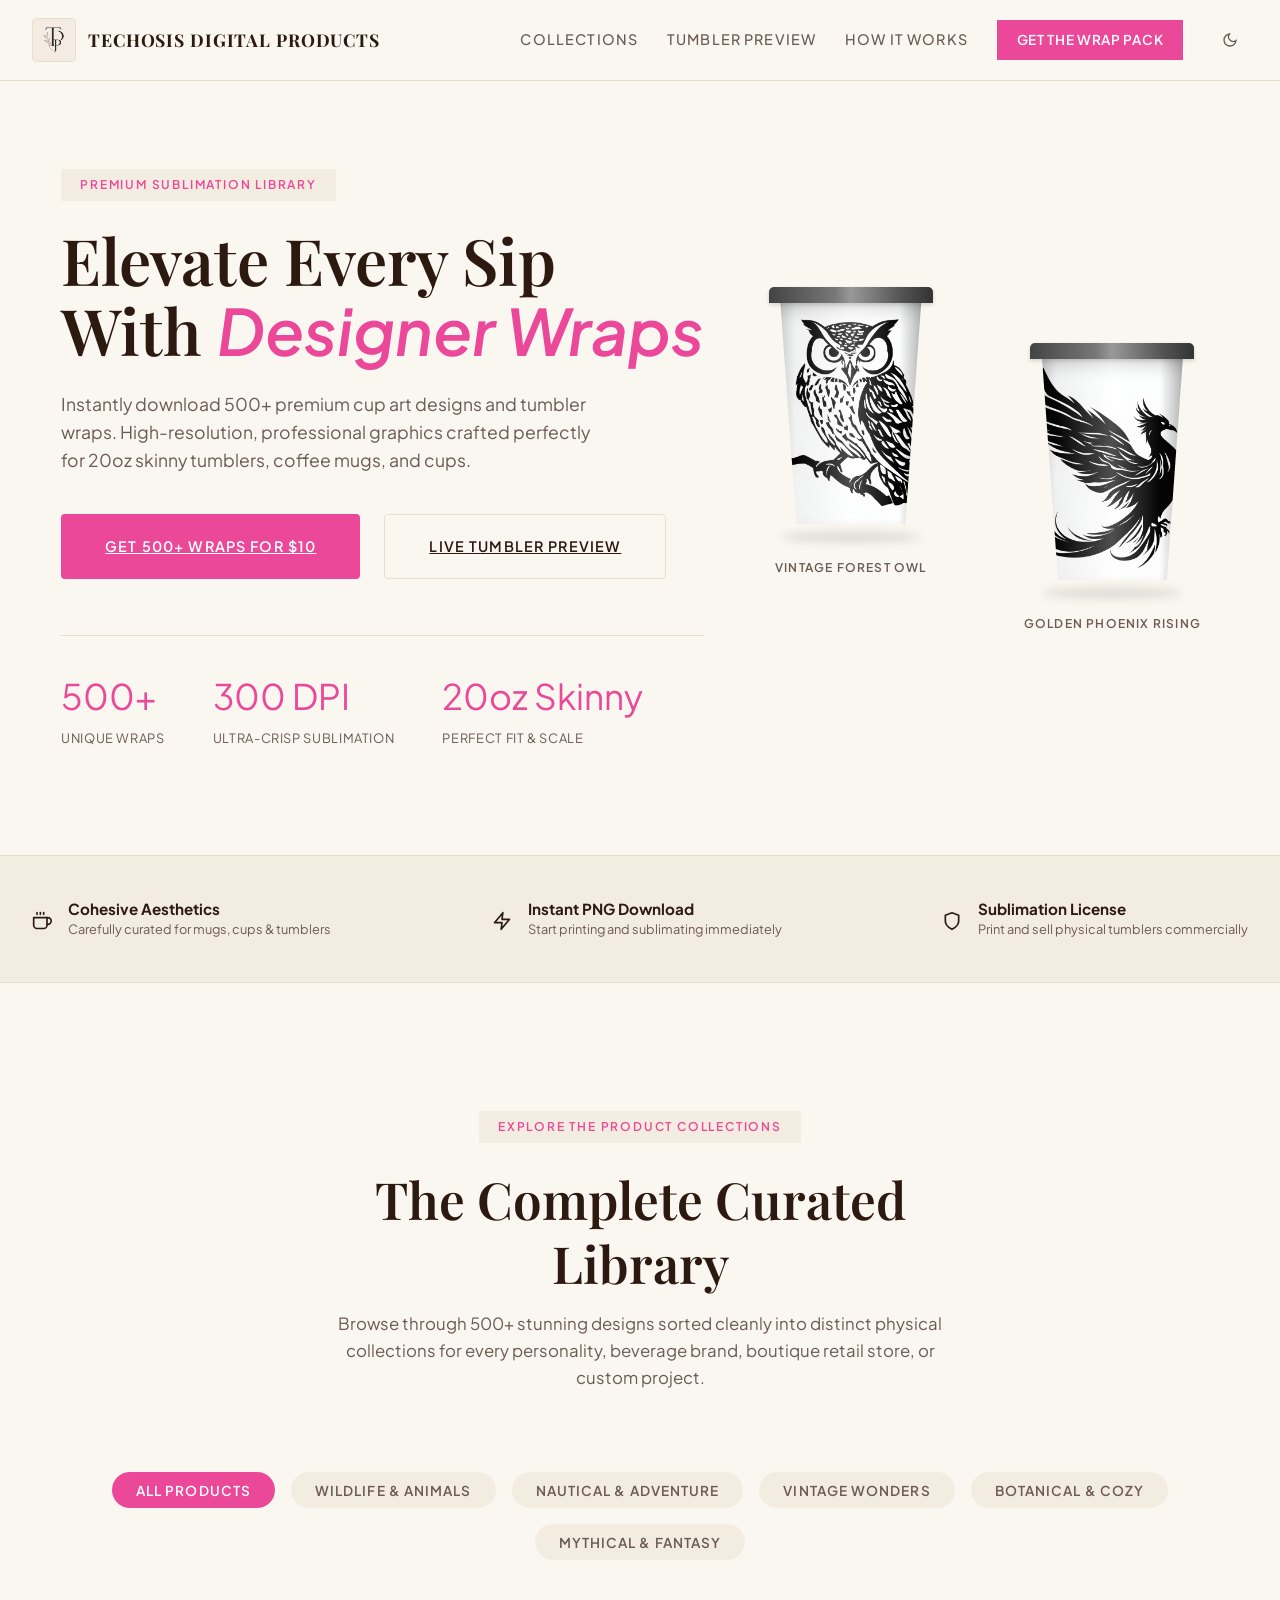
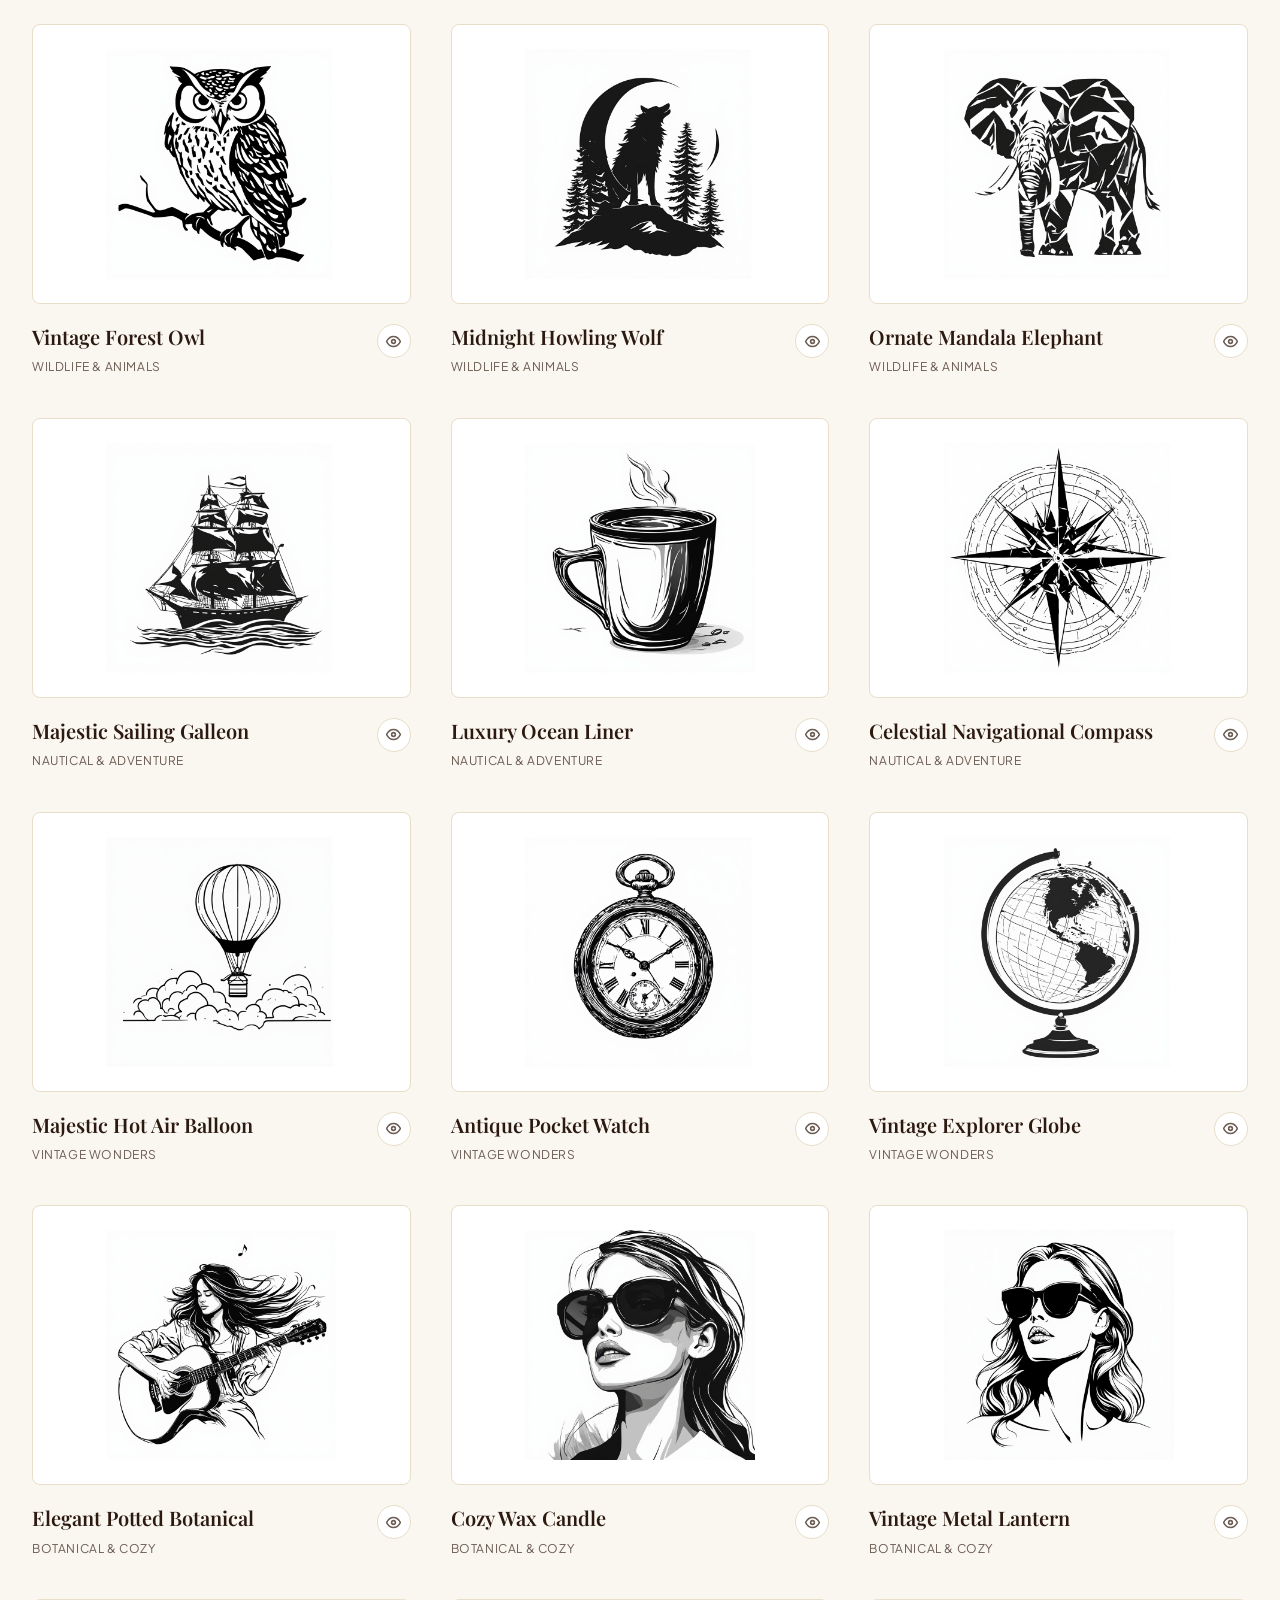
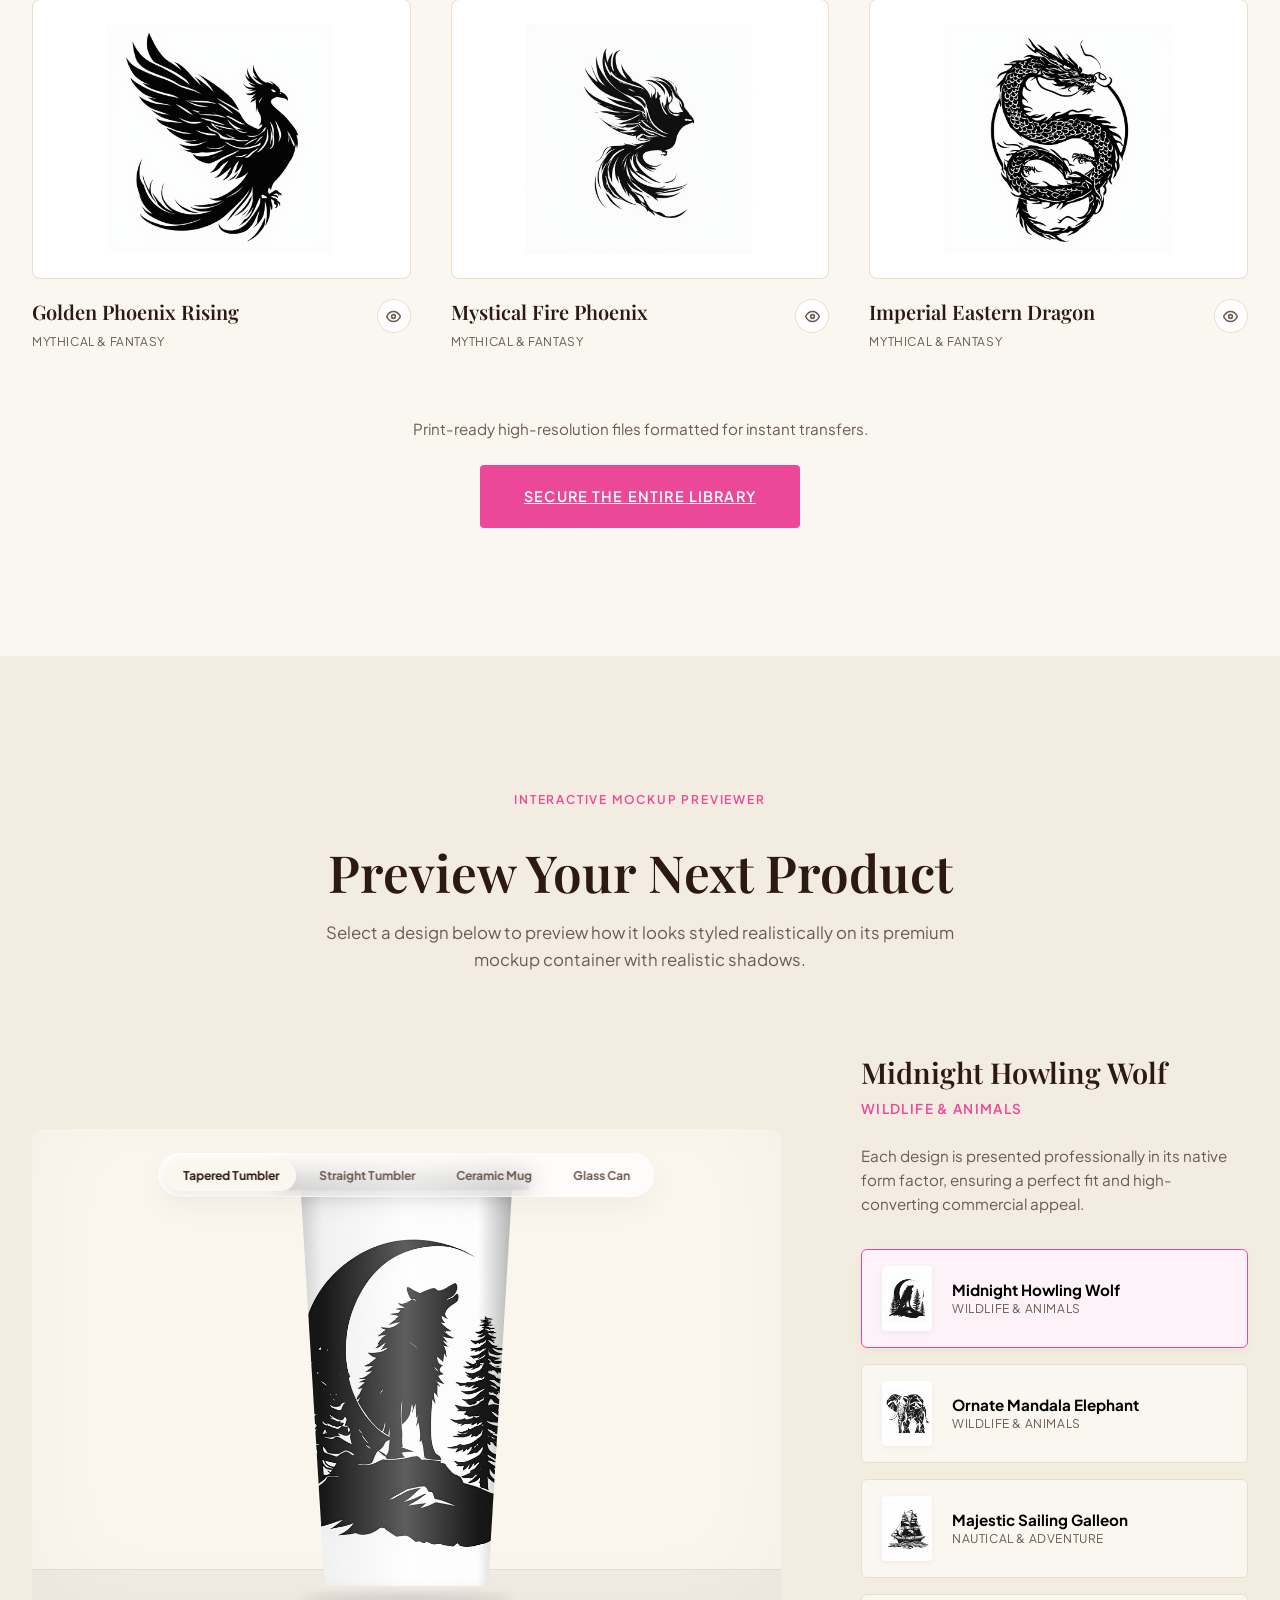
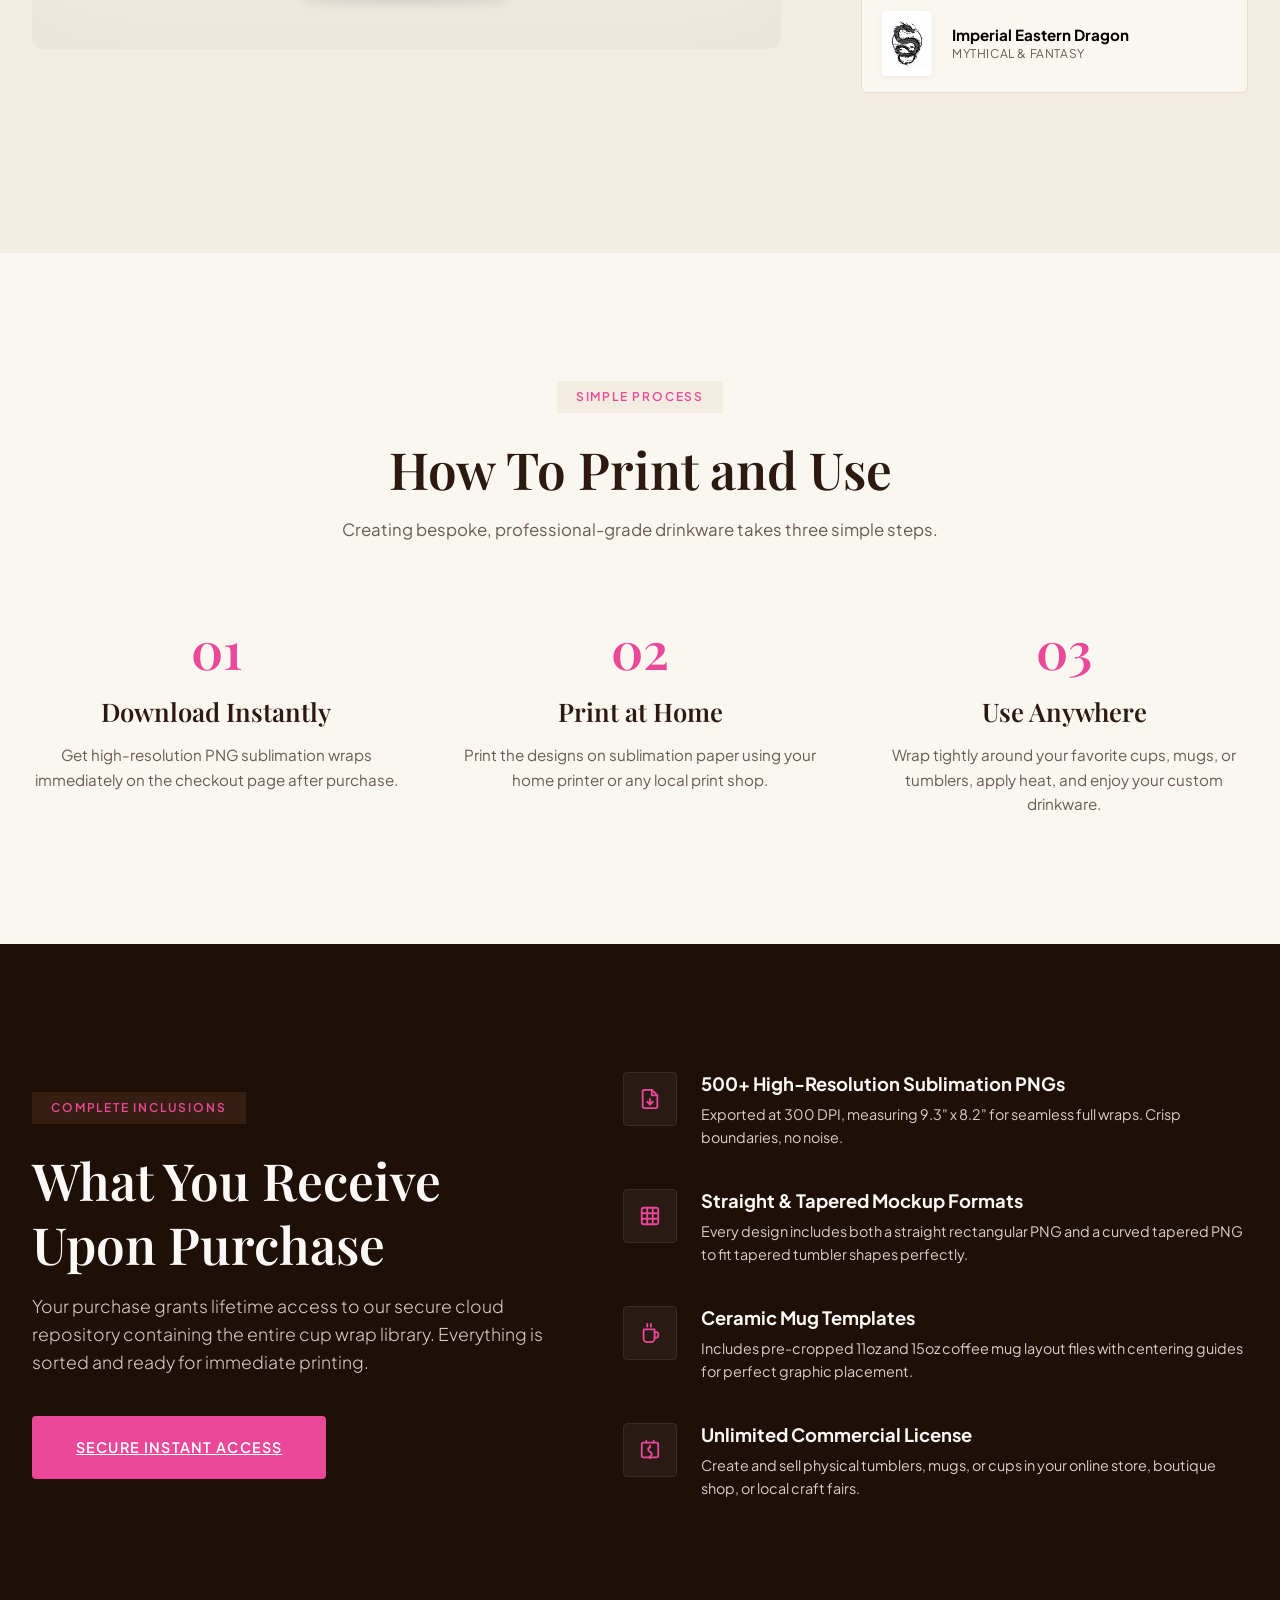
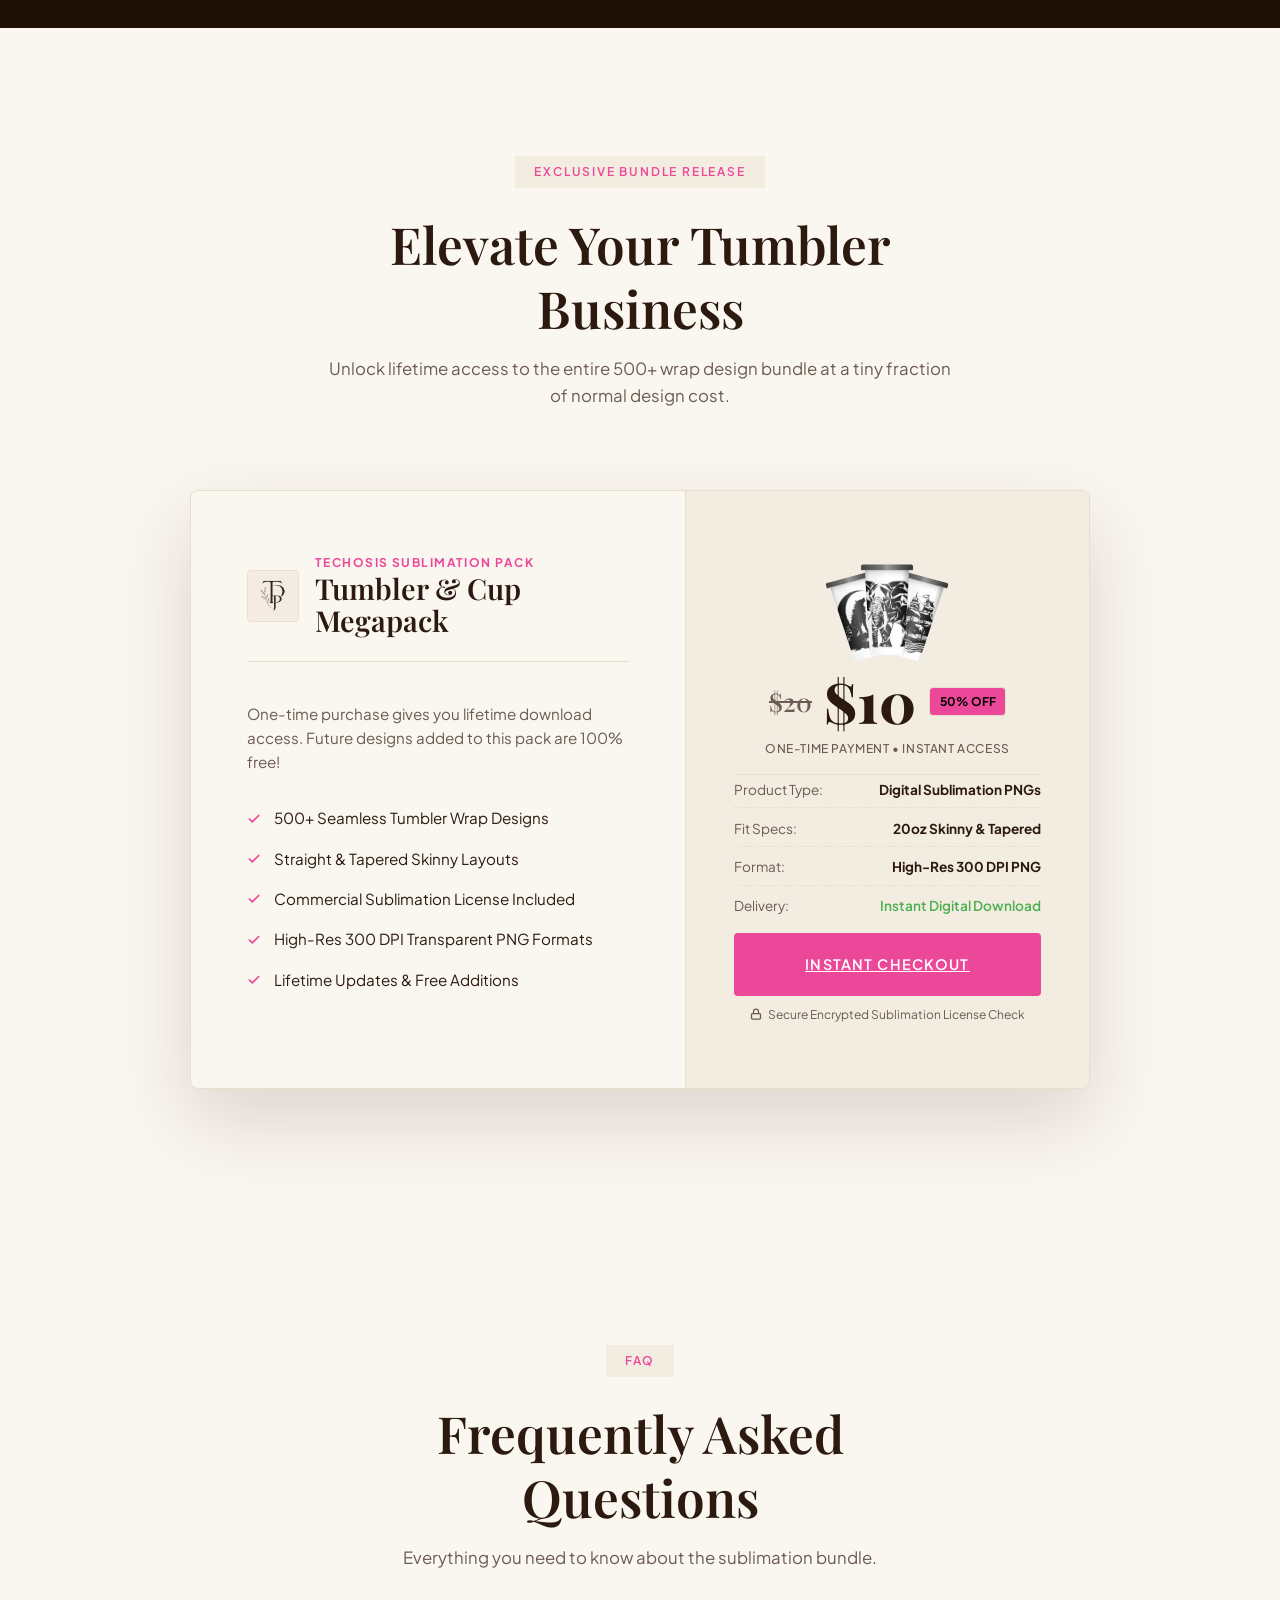
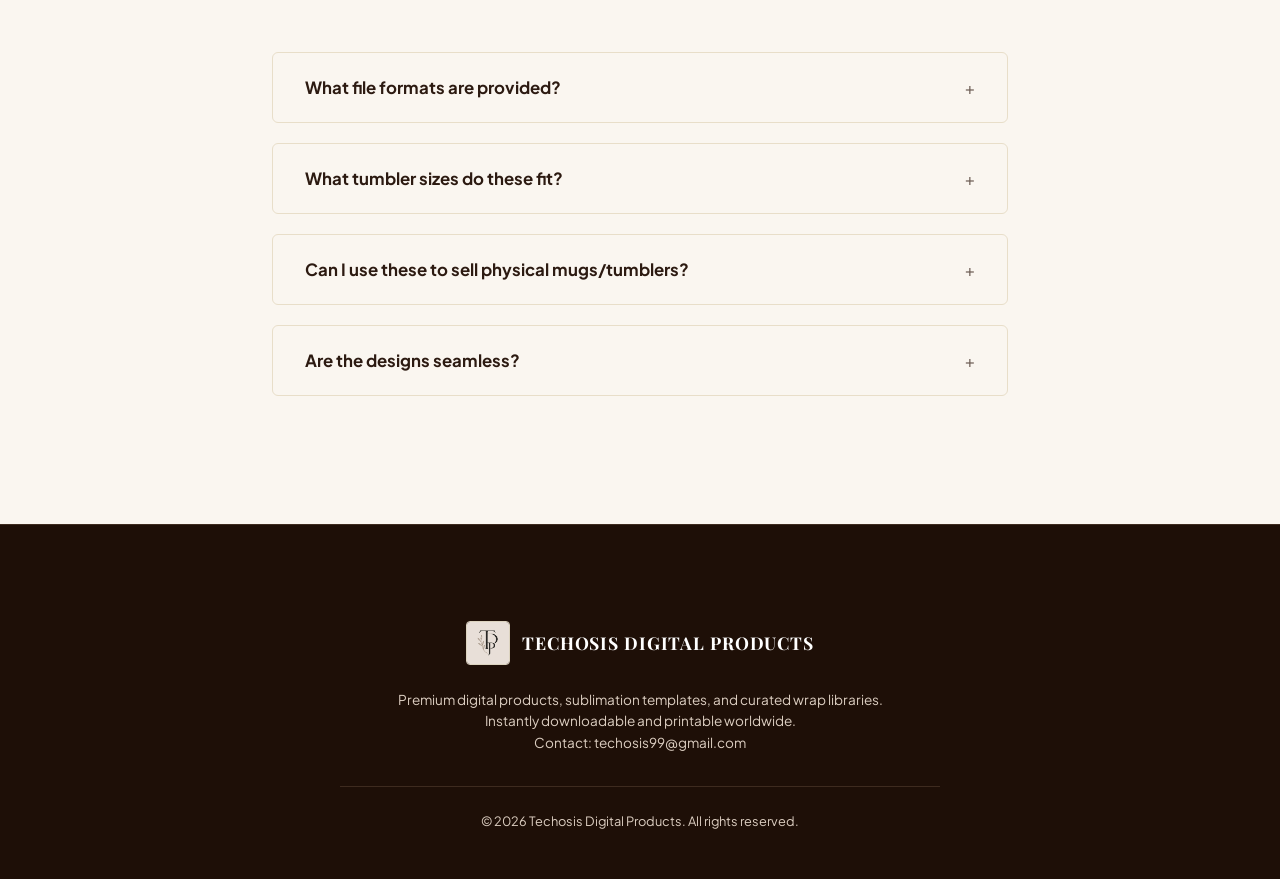
==== cup.html @ e517d5c6 "Optimize visualizer dimensions, container padding, hero margins, and checkout pane spacing for mobil" ====
<!DOCTYPE html>
<html lang="en">
<head>
  <meta charset="UTF-8">
  <meta name="viewport" content="width=device-width, initial-scale=1.0">
  <title>TECHOSIS DIGITAL PRODUCTS | Premium Printable Cup Art & Tumbler Wraps</title>
  <meta name="description" content="Instantly download the complete collection of 500+ premium digital cup art designs and tumbler wraps from TECHOSIS DIGITAL PRODUCTS. High-resolution, beautifully crafted, ready for sublimation printing.">
  <link rel="icon" type="image/png" href="companylogo.png">
  <link rel="stylesheet" href="cup.css?v=1.4">
  <script>
    // Theme setter (cozy light by default, mocha dark option)
    document.documentElement.setAttribute('data-theme', localStorage.getItem('cup-theme') || 'light');
  </script>
</head>
<body>

  <!-- --- Header / Navigation --- -->
  <header class="navbar">
    <div class="scroll-progress-bar" id="scroll-progress"></div>
    <div class="container nav-container">
      <a href="#" class="logo">
        <img src="companylogo.png" alt="Techosis Digital Products Logo" class="logo-img">
        <span class="logo-text">TECHOSIS DIGITAL PRODUCTS</span>
      </a>
      <nav class="nav-links">
        <a href="#collections" class="nav-link">Collections</a>
        <a href="#visualizer-section" class="nav-link">Tumbler Preview</a>
        <a href="#how-it-works" class="nav-link">How It Works</a>
        <a href="#purchase" class="btn-nav-cta">Get the Wrap Pack</a>
        <button id="theme-toggle" class="theme-toggle-btn" aria-label="Toggle Theme">
          <svg class="theme-icon-moon" width="16" height="16" viewBox="0 0 24 24" fill="none" stroke="currentColor" stroke-width="2"><path d="M21 12.79A9 9 0 1 1 11.21 3 7 7 0 0 0 21 12.79z"/></svg>
          <svg class="theme-icon-sun" width="16" height="16" viewBox="0 0 24 24" fill="none" stroke="currentColor" stroke-width="2" style="display: none;"><circle cx="12" cy="12" r="5"/><line x1="12" y1="1" x2="12" y2="3"/><line x1="12" y1="21" x2="12" y2="23"/><line x1="4.22" y1="4.22" x2="5.64" y2="5.64"/><line x1="18.36" y1="18.36" x2="19.78" y2="19.78"/><line x1="1" y1="12" x2="3" y2="12"/><line x1="21" y1="12" x2="23" y2="12"/><line x1="4.22" y1="19.78" x2="5.64" y2="18.36"/><line x1="18.36" y1="5.64" x2="19.78" y2="4.22"/></svg>
        </button>
      </nav>
    </div>
  </header>

  <!-- --- Hero Section --- -->
  <section class="hero">
    <div class="container hero-grid grid">
      <div class="hero-content">
        <span class="badge reveal-on-scroll stagger-1">Premium Sublimation Library</span>
        <h1 class="hero-title reveal-on-scroll stagger-2">Elevate Every Sip <br>With <span class="text-italic text-coffee">Designer Wraps</span></h1>
        <p class="hero-description reveal-on-scroll stagger-3">
          Instantly download 500+ premium cup art designs and tumbler wraps. High-resolution, professional graphics crafted perfectly for 20oz skinny tumblers, coffee mugs, and cups.
        </p>
        <div class="hero-ctas reveal-on-scroll stagger-4">
          <a href="#purchase" class="btn btn-primary btn-lg pulse-button">Get 500+ Wraps for $10</a>
          <a href="#visualizer-section" class="btn btn-outline btn-lg">Live Tumbler Preview</a>
        </div>
        <div class="hero-stats reveal-on-scroll stagger-5">
          <div class="hero-stat-item">
            <span class="stat-num">500+</span>
            <span class="stat-label">Unique Wraps</span>
          </div>
          <div class="hero-stat-item">
            <span class="stat-num">300 DPI</span>
            <span class="stat-label">Ultra-Crisp Sublimation</span>
          </div>
          <div class="hero-stat-item">
            <span class="stat-num">20oz Skinny</span>
            <span class="stat-label">Perfect Fit & Scale</span>
          </div>
        </div>
      </div>
      
      <div class="hero-showcase reveal-right">
        <div class="showcase-grid">
          <!-- Tumbler 1 -->
          <div class="showcase-item">
            <div class="tumbler-mockup">
              <div class="tumbler-lid"></div>
              <div class="tumbler-body">
                <img src="cup-download%20-%202026-07-02T150952.682.jpg" class="tumbler-art" alt="Vintage Forest Owl Tumbler">
                <div class="tumbler-shading"></div>
              </div>
              <div class="tumbler-shadow"></div>
              <span class="mockup-tag">Vintage Forest Owl</span>
            </div>
          </div>
          <!-- Tumbler 2 -->
          <div class="showcase-item second-item">
            <div class="tumbler-mockup">
              <div class="tumbler-lid"></div>
              <div class="tumbler-body">
                <img src="cup-download%20-%202026-07-02T144438.308.jpg" class="tumbler-art" alt="Golden Phoenix Tumbler">
                <div class="tumbler-shading"></div>
              </div>
              <div class="tumbler-shadow"></div>
              <span class="mockup-tag">Golden Phoenix Rising</span>
            </div>
          </div>
        </div>
      </div>
    </div>
  </section>

  <!-- --- Trust Banner --- -->
  <section class="trust-banner">
    <div class="container trust-flex">
      <div class="trust-item">
        <div class="trust-icon">
          <svg width="20" height="20" viewBox="0 0 24 24" fill="none" stroke="currentColor" stroke-width="2" stroke-linecap="round" stroke-linejoin="round">
            <path d="M18 8h1a4 4 0 0 1 0 8h-1"></path>
            <path d="M2 8h16v9a4 4 0 0 1-4 4H6a4 4 0 0 1-4-4V8z"></path>
            <line x1="6" y1="2" x2="6" y2="4"></line>
            <line x1="10" y1="2" x2="10" y2="4"></line>
            <line x1="14" y1="2" x2="14" y2="4"></line>
          </svg>
        </div>
        <div class="trust-text">
          <h4>Cohesive Aesthetics</h4>
          <p>Carefully curated for mugs, cups & tumblers</p>
        </div>
      </div>
      <div class="trust-item">
        <div class="trust-icon">
          <svg width="20" height="20" viewBox="0 0 24 24" fill="none" stroke="currentColor" stroke-width="2" stroke-linecap="round" stroke-linejoin="round">
            <polygon points="13 2 3 14 12 14 11 22 21 10 12 10 13 2"></polygon>
          </svg>
        </div>
        <div class="trust-text">
          <h4>Instant PNG Download</h4>
          <p>Start printing and sublimating immediately</p>
        </div>
      </div>
      <div class="trust-item">
        <div class="trust-icon">
          <svg width="20" height="20" viewBox="0 0 24 24" fill="none" stroke="currentColor" stroke-width="2" stroke-linecap="round" stroke-linejoin="round">
            <path d="M12 22s8-4 8-10V5l-8-3-8 3v7c0 6 8 10 8 10z"></path>
          </svg>
        </div>
        <div class="trust-text">
          <h4>Sublimation License</h4>
          <p>Print and sell physical tumblers commercially</p>
        </div>
      </div>
    </div>
  </section>

  <!-- --- Collections Tab Section --- -->
  <section id="collections" class="section">
    <div class="container text-center section-header reveal-on-scroll">
      <span class="badge">Explore the Product Collections</span>
      <h2 class="section-title">The Complete Curated Library</h2>
      <p class="section-subtitle">Browse through 500+ stunning designs sorted cleanly into distinct physical collections for every personality, beverage brand, boutique retail store, or custom project.</p>
    </div>
    
    <div class="container">
      <div class="tabs-container reveal-on-scroll stagger-1">
        <button class="tab-btn active" data-category="all">All Products</button>
        <button class="tab-btn" data-category="wildlife">Wildlife & Animals</button>
        <button class="tab-btn" data-category="nautical">Nautical & Adventure</button>
        <button class="tab-btn" data-category="vintage">Vintage Wonders</button>
        <button class="tab-btn" data-category="botanical">Botanical & Cozy</button>
        <button class="tab-btn" data-category="fantasy">Mythical & Fantasy</button>
      </div>

      <div class="collection-grid grid">
        <!-- Rendered dynamically in JS -->
      </div>

      <div class="text-center reveal-on-scroll" style="margin-top: 4rem;">
        <p style="color: var(--color-text-muted); font-size: 0.95rem; margin-bottom: 1.5rem;">Print-ready high-resolution files formatted for instant transfers.</p>
        <a href="#purchase" class="btn btn-primary btn-lg">Secure the Entire Library</a>
      </div>
    </div>
  </section>

  <!-- --- Interactive Tumbler Visualizer Section --- -->
  <section id="visualizer-section" class="section section-secondary">
    <div class="container section-header text-center reveal-on-scroll">
      <span class="badge">Interactive Mockup Previewer</span>
      <h2 class="section-title">Preview Your Next Product</h2>
      <p class="section-subtitle">Select a design below to preview how it looks styled realistically on its premium mockup container with realistic shadows.</p>
    </div>

    <div class="container visualizer-layout">
      <!-- Left Side: Viewport Room -->
      <div class="visualizer-room reveal-left cup-active">
        <!-- Mockup Type Switcher -->
        <div class="mockup-switcher">
          <button class="mockup-btn active" data-mockup="tapered">Tapered Tumbler</button>
          <button class="mockup-btn" data-mockup="straight">Straight Tumbler</button>
          <button class="mockup-btn" data-mockup="mug">Ceramic Mug</button>
          <button class="mockup-btn" data-mockup="glass">Glass Can</button>
        </div>
        <div class="visualizer-mockup-wrapper">
          <div class="tumbler-mockup large-mockup tapered-style">
            <div class="tumbler-lid"></div>
            <div class="tumbler-body">
              <img src="cup-download%20-%202026-07-02T151241.128.jpg" class="tumbler-art" id="visualizer-cup-img" alt="Sublimation Wrap Preview">
              <div class="tumbler-shading"></div>
            </div>
            <div class="tumbler-shadow"></div>
          </div>
        </div>
      </div>

      <!-- Right Side: Sidebar Controls -->
      <div class="visualizer-controls reveal-right">
        <h3 style="font-size: 1.8rem; margin-bottom: 0.5rem;" id="active-wrap-title">Midnight Howling Wolf</h3>
        <p style="color: var(--color-accent); font-weight: 600; font-size: 0.85rem; text-transform: uppercase; letter-spacing: 0.1em; margin-bottom: 1.5rem;" id="active-wrap-category">Wildlife & Animals</p>
        
        <p style="color: var(--color-text-muted); font-size: 0.95rem; margin-bottom: 2rem;">
          Each design is presented professionally in its native form factor, ensuring a perfect fit and high-converting commercial appeal.
        </p>

        <div class="visualizer-selector">
          <!-- Option 1 -->
          <button class="visualizer-option active" data-src="cup-download%20-%202026-07-02T151241.128.jpg" data-title="Midnight Howling Wolf" data-category="Wildlife & Animals" data-type="cup">
            <div class="option-thumb">
              <img src="cup-download%20-%202026-07-02T151241.128.jpg" alt="Option Thumb">
            </div>
            <div class="option-text">
              <h4>Midnight Howling Wolf</h4>
              <p>Wildlife & Animals</p>
            </div>
          </button>

          <!-- Option 2 -->
          <button class="visualizer-option" data-src="cup-download%20-%202026-07-02T151727.785.jpg" data-title="Ornate Mandala Elephant" data-category="Wildlife & Animals" data-type="cup">
            <div class="option-thumb">
              <img src="cup-download%20-%202026-07-02T151727.785.jpg" alt="Option Thumb">
            </div>
            <div class="option-text">
              <h4>Ornate Mandala Elephant</h4>
              <p>Wildlife & Animals</p>
            </div>
          </button>

          <!-- Option 3 -->
          <button class="visualizer-option" data-src="cup-download%20-%202026-07-02T150743.331.jpg" data-title="Majestic Sailing Galleon" data-category="Nautical & Adventure" data-type="cup">
            <div class="option-thumb">
              <img src="cup-download%20-%202026-07-02T150743.331.jpg" alt="Option Thumb">
            </div>
            <div class="option-text">
              <h4>Majestic Sailing Galleon</h4>
              <p>Nautical & Adventure</p>
            </div>
          </button>

          <!-- Option 4 -->
          <button class="visualizer-option" data-src="cup-download%20-%202026-07-02T150036.289.jpg" data-title="Imperial Eastern Dragon" data-category="Mythical & Fantasy" data-type="cup">
            <div class="option-thumb">
              <img src="cup-download%20-%202026-07-02T150036.289.jpg" alt="Option Thumb">
            </div>
            <div class="option-text">
              <h4>Imperial Eastern Dragon</h4>
              <p>Mythical & Fantasy</p>
            </div>
          </button>
        </div>
      </div>
    </div>
  </section>

  <!-- --- How It Works Section --- -->
  <section id="how-it-works" class="section">
    <div class="container section-header text-center reveal-on-scroll">
      <span class="badge">Simple Process</span>
      <h2 class="section-title">How To Print and Use</h2>
      <p class="section-subtitle">Creating bespoke, professional-grade drinkware takes three simple steps.</p>
    </div>

    <div class="container step-grid grid">
      <!-- Step 1 -->
      <div class="step-card reveal-on-scroll stagger-1">
        <span class="step-num-big">01</span>
        <div class="step-content">
          <h3 class="step-title">Download Instantly</h3>
          <p class="step-desc">
            Get high-resolution PNG sublimation wraps immediately on the checkout page after purchase.
          </p>
        </div>
      </div>

      <!-- Step 2 -->
      <div class="step-card reveal-on-scroll stagger-2">
        <span class="step-num-big">02</span>
        <div class="step-content">
          <h3 class="step-title">Print at Home</h3>
          <p class="step-desc">
            Print the designs on sublimation paper using your home printer or any local print shop.
          </p>
        </div>
      </div>

      <!-- Step 3 -->
      <div class="step-card reveal-on-scroll stagger-3">
        <span class="step-num-big">03</span>
        <div class="step-content">
          <h3 class="step-title">Use Anywhere</h3>
          <p class="step-desc">
            Wrap tightly around your favorite cups, mugs, or tumblers, apply heat, and enjoy your custom drinkware.
          </p>
        </div>
      </div>
    </div>
  </section>

  <!-- --- What You Receive Section --- -->
  <section class="section section-dark">
    <div class="container features-layout grid">
      <div class="reveal-left">
        <span class="badge badge-dark">Complete Inclusions</span>
        <h2 class="section-title">What You Receive Upon Purchase</h2>
        <p style="color: var(--color-text-light-muted); font-size: 1.1rem; font-weight: 300; margin-bottom: 2.5rem;">
          Your purchase grants lifetime access to our secure cloud repository containing the entire cup wrap library. Everything is sorted and ready for immediate printing.
        </p>
        <a href="#purchase" class="btn btn-primary btn-lg">Secure Instant Access</a>
      </div>

      <div class="features-list reveal-right">
        <!-- Feature 1 -->
        <div class="feature-item">
          <div class="feature-icon-box">
            <svg width="22" height="22" viewBox="0 0 24 24" fill="none" stroke="currentColor" stroke-width="2" stroke-linecap="round" stroke-linejoin="round">
              <path d="M14 2H6a2 2 0 0 0-2 2v16a2 2 0 0 0 2 2h12a2 2 0 0 0 2-2V8z"></path>
              <polyline points="14 2 14 8 20 8"></polyline>
              <line x1="12" y1="18" x2="12" y2="12"></line>
              <polyline points="9 15 12 18 15 15"></polyline>
            </svg>
          </div>
          <div class="feature-content">
            <h3>500+ High-Resolution Sublimation PNGs</h3>
            <p>Exported at 300 DPI, measuring 9.3" x 8.2" for seamless full wraps. Crisp boundaries, no noise.</p>
          </div>
        </div>

        <!-- Feature 2 -->
        <div class="feature-item">
          <div class="feature-icon-box">
            <svg width="22" height="22" viewBox="0 0 24 24" fill="none" stroke="currentColor" stroke-width="2" stroke-linecap="round" stroke-linejoin="round">
              <rect x="3" y="3" width="18" height="18" rx="2" ry="2"></rect>
              <line x1="9" y1="3" x2="9" y2="21"></line>
              <line x1="15" y1="3" x2="15" y2="21"></line>
              <line x1="3" y1="9" x2="21" y2="9"></line>
              <line x1="3" y1="15" x2="21" y2="15"></line>
            </svg>
          </div>
          <div class="feature-content">
            <h3>Straight & Tapered Mockup Formats</h3>
            <p>Every design includes both a straight rectangular PNG and a curved tapered PNG to fit tapered tumbler shapes perfectly.</p>
          </div>
        </div>

        <!-- Feature 3 -->
        <div class="feature-item">
          <div class="feature-icon-box">
            <svg width="22" height="22" viewBox="0 0 24 24" fill="none" stroke="currentColor" stroke-width="2" stroke-linecap="round" stroke-linejoin="round">
              <path d="M17 8H6a1 1 0 0 0-1 1v9a4 4 0 0 0 4 4h4a4 4 0 0 0 4-4V9a1 1 0 0 0-1-1z"></path>
              <path d="M17 11h2a2 2 0 0 1 2 2v2a2 2 0 0 1-2 2h-2"></path>
              <path d="M9 2v3"></path>
              <path d="M13 2v3"></path>
            </svg>
          </div>
          <div class="feature-content">
            <h3>Ceramic Mug Templates</h3>
            <p>Includes pre-cropped 11oz and 15oz coffee mug layout files with centering guides for perfect graphic placement.</p>
          </div>
        </div>

        <!-- Feature 4 -->
        <div class="feature-item">
          <div class="feature-icon-box">
            <svg width="22" height="22" viewBox="0 0 24 24" fill="none" stroke="currentColor" stroke-width="2" stroke-linecap="round" stroke-linejoin="round">
              <rect x="3" y="4" width="18" height="16" rx="2"></rect>
              <line x1="16" y1="2" x2="16" y2="4"></line>
              <line x1="8" y1="2" x2="8" y2="4"></line>
              <path d="M12 9a2.5 2.5 0 0 0-2 2.5c0 1.5 2 2.5 2 2.5s2 1 2 2.5A2.5 2.5 0 0 1 12 19"></path>
              <line x1="12" y1="7" x2="12" y2="9"></line>
              <line x1="12" y1="19" x2="12" y2="21"></line>
            </svg>
          </div>
          <div class="feature-content">
            <h3>Unlimited Commercial License</h3>
            <p>Create and sell physical tumblers, mugs, or cups in your online store, boutique shop, or local craft fairs.</p>
          </div>
        </div>
      </div>
    </div>
  </section>

  <!-- --- Pricing Section --- -->
  <section id="purchase" class="section">
    <div class="container section-header text-center reveal-on-scroll">
      <span class="badge">Exclusive Bundle Release</span>
      <h2 class="section-title">Elevate Your Tumbler Business</h2>
      <p class="section-subtitle">Unlock lifetime access to the entire 500+ wrap design bundle at a tiny fraction of normal design cost.</p>
    </div>

    <div class="container">
      <div class="pricing-card-container reveal-on-scroll">
        <!-- Details Column -->
        <div class="pricing-info-pane">
          <div style="display: flex; align-items: center; gap: 1rem; margin-bottom: 2.5rem; border-bottom: 1px solid var(--color-border); padding-bottom: 1.5rem;">
            <img src="companylogo.png" alt="Techosis Digital Products Logo" style="height: 52px; width: auto; border-radius: 4px; border: 1px solid var(--color-border); background-color: var(--color-bg-primary);">
            <div>
              <h4 style="font-family: var(--font-sans); font-size: 0.75rem; text-transform: uppercase; letter-spacing: 0.12em; color: var(--color-accent); margin-bottom: 0.2rem; font-weight: 700;">Techosis Sublimation Pack</h4>
              <h3 style="font-family: var(--font-serif); font-size: 1.8rem; font-weight: 600; line-height: 1.1; color: var(--color-text-primary);">Tumbler & Cup Megapack</h3>
            </div>
          </div>
          <p style="color: var(--color-text-muted); font-size: 0.95rem; margin-bottom: 2rem;">
            One-time purchase gives you lifetime download access. Future designs added to this pack are 100% free!
          </p>
          <div class="price-stack">
            <div class="price-item">
              <span class="price-icon" style="display: flex; align-items: center; justify-content: center;">
                <svg width="14" height="14" viewBox="0 0 24 24" fill="none" stroke="currentColor" stroke-width="3" stroke-linecap="round" stroke-linejoin="round">
                  <polyline points="20 6 9 17 4 12"></polyline>
                </svg>
              </span>
              <span>500+ Seamless Tumbler Wrap Designs</span>
            </div>
            <div class="price-item">
              <span class="price-icon" style="display: flex; align-items: center; justify-content: center;">
                <svg width="14" height="14" viewBox="0 0 24 24" fill="none" stroke="currentColor" stroke-width="3" stroke-linecap="round" stroke-linejoin="round">
                  <polyline points="20 6 9 17 4 12"></polyline>
                </svg>
              </span>
              <span>Straight & Tapered Skinny Layouts</span>
            </div>
            <div class="price-item">
              <span class="price-icon" style="display: flex; align-items: center; justify-content: center;">
                <svg width="14" height="14" viewBox="0 0 24 24" fill="none" stroke="currentColor" stroke-width="3" stroke-linecap="round" stroke-linejoin="round">
                  <polyline points="20 6 9 17 4 12"></polyline>
                </svg>
              </span>
              <span>Commercial Sublimation License Included</span>
            </div>
            <div class="price-item">
              <span class="price-icon" style="display: flex; align-items: center; justify-content: center;">
                <svg width="14" height="14" viewBox="0 0 24 24" fill="none" stroke="currentColor" stroke-width="3" stroke-linecap="round" stroke-linejoin="round">
                  <polyline points="20 6 9 17 4 12"></polyline>
                </svg>
              </span>
              <span>High-Res 300 DPI Transparent PNG Formats</span>
            </div>
            <div class="price-item">
              <span class="price-icon" style="display: flex; align-items: center; justify-content: center;">
                <svg width="14" height="14" viewBox="0 0 24 24" fill="none" stroke="currentColor" stroke-width="3" stroke-linecap="round" stroke-linejoin="round">
                  <polyline points="20 6 9 17 4 12"></polyline>
                </svg>
              </span>
              <span>Lifetime Updates & Free Additions</span>
            </div>
          </div>
        </div>

        <!-- Checkout Column -->
        <div class="pricing-checkout-pane">
          <!-- Tumbler Mockup Stack -->
          <div style="position: relative; height: 110px; margin-bottom: 0.5rem; display: flex; justify-content: center; align-items: center; width: 100%;">
            <div class="tumbler-mockup mini-mockup" style="transform: scale(0.32) rotate(-15deg) translateX(-90px); position: absolute; z-index: 1;">
              <div class="tumbler-lid"></div>
              <div class="tumbler-body"><img src="cup-download%20-%202026-07-02T151241.128.jpg" alt="Art"><div class="tumbler-shading"></div></div>
            </div>
            <div class="tumbler-mockup mini-mockup" style="transform: scale(0.32) rotate(15deg) translateX(90px); position: absolute; z-index: 2;">
              <div class="tumbler-lid"></div>
              <div class="tumbler-body"><img src="cup-download%20-%202026-07-02T150743.331.jpg" alt="Art"><div class="tumbler-shading"></div></div>
            </div>
            <div class="tumbler-mockup mini-mockup" style="transform: scale(0.35); position: absolute; z-index: 3;">
              <div class="tumbler-lid"></div>
              <div class="tumbler-body"><img src="cup-download%20-%202026-07-02T151727.785.jpg" alt="Art"><div class="tumbler-shading"></div></div>
            </div>
          </div>

          <div style="border-bottom: 1px solid var(--color-border); padding-bottom: 1rem; margin-bottom: 0.2rem; width: 100%; text-align: center; display: flex; flex-direction: column; align-items: center; justify-content: center;">
            <div style="display: flex; align-items: center; gap: 0.8rem; justify-content: center; margin-bottom: 0.2rem;">
              <span class="price-original" style="color: var(--color-text-muted); font-size: 1.6rem; font-weight: 500; font-family: var(--font-serif);">$20</span>
              <span class="price-sale" style="font-size: 3.5rem; font-weight: 800; font-family: var(--font-serif); color: var(--color-text-primary); line-height: 1;">$10</span>
              <span class="discount-badge" style="background-color: var(--color-accent); color: #000; font-size: 0.75rem; font-weight: 700; padding: 0.25rem 0.6rem; border-radius: 4px; font-family: var(--font-sans); text-transform: uppercase; border: 1.5px solid var(--color-border);">50% OFF</span>
            </div>
            <span style="font-family: var(--font-sans); font-size: 0.75rem; color: var(--color-text-muted); text-transform: uppercase; letter-spacing: 0.05em; font-weight: 500; margin-top: 0.4rem; display: block;">One-Time Payment &bull; Instant Access</span>
          </div>

          <div style="text-align: left; width: 100%; font-size: 0.85rem; display: flex; flex-direction: column; gap: 0.6rem; color: var(--color-text-muted); margin-bottom: 0.8rem; font-family: var(--font-sans);">
            <div style="display: flex; justify-content: space-between; border-bottom: 1px dashed var(--color-border); padding-bottom: 0.4rem;">
              <span>Product Type:</span>
              <strong style="color: var(--color-text-primary); font-family: var(--font-sans);">Digital Sublimation PNGs</strong>
            </div>
            <div style="display: flex; justify-content: space-between; border-bottom: 1px dashed var(--color-border); padding-bottom: 0.4rem;">
              <span>Fit Specs:</span>
              <strong style="color: var(--color-text-primary); font-family: var(--font-sans);">20oz Skinny & Tapered</strong>
            </div>
            <div style="display: flex; justify-content: space-between; border-bottom: 1px dashed var(--color-border); padding-bottom: 0.4rem;">
              <span>Format:</span>
              <strong style="color: var(--color-text-primary); font-family: var(--font-sans);">High-Res 300 DPI PNG</strong>
            </div>
            <div style="display: flex; justify-content: space-between; padding-bottom: 0.2rem;">
              <span>Delivery:</span>
              <strong style="color: #4CAF50; font-weight: 600; font-family: var(--font-sans);">Instant Digital Download</strong>
            </div>
          </div>

          <a href="https://techosisdesigns.gumroad.com/l/printablemugdesigns" target="_blank" class="btn btn-primary btn-lg pulse-button" style="width: 100%; margin-bottom: 0.5rem;">Instant Checkout</a>

          <div class="checkout-trust" style="margin-top: 0; width: 100%;">
            <div class="checkout-trust-row" style="font-size: 0.75rem; gap: 0.4rem; color: var(--color-text-muted); justify-content: center; display: flex; align-items: center;">
              <svg width="12" height="12" viewBox="0 0 24 24" fill="none" stroke="currentColor" stroke-width="2.5" stroke-linecap="round" stroke-linejoin="round" style="flex-shrink: 0;">
                <rect x="3" y="11" width="18" height="11" rx="2" ry="2"></rect>
                <path d="M7 11V7a5 5 0 0 1 10 0v4"></path>
              </svg>
              <span style="font-family: var(--font-sans);">Secure Encrypted Sublimation License Check</span>
            </div>
          </div>
        </div>
      </div>
    </div>
  </section>

  <!-- --- FAQ Section --- -->
  <section id="faqs" class="section">
    <div class="container section-header text-center reveal-on-scroll">
      <span class="badge">FAQ</span>
      <h2 class="section-title">Frequently Asked Questions</h2>
      <p class="section-subtitle">Everything you need to know about the sublimation bundle.</p>
    </div>

    <div class="container faq-container">
      <div class="faq-item">
        <button class="faq-trigger">
          <span class="faq-question">What file formats are provided?</span>
          <span class="faq-icon">+</span>
        </button>
        <div class="faq-content">
          <p class="faq-answer">
            You will receive high-resolution PNG files exported at 300 DPI, which is the industry standard for sublimation printing. These files have transparent background zones where needed, and solid wrap files for full-coverage prints.
          </p>
        </div>
      </div>

      <div class="faq-item">
        <button class="faq-trigger">
          <span class="faq-question">What tumbler sizes do these fit?</span>
          <span class="faq-icon">+</span>
        </button>
        <div class="faq-content">
          <p class="faq-answer">
            The designs are sized at 9.3" x 8.2" to fit standard 20oz skinny straight tumblers perfectly. We also include tapered templates for tapered tumblers, as well as mockups and sizes cropped for 11oz and 15oz ceramic coffee mugs.
          </p>
        </div>
      </div>

      <div class="faq-item">
        <button class="faq-trigger">
          <span class="faq-question">Can I use these to sell physical mugs/tumblers?</span>
          <span class="faq-icon">+</span>
        </button>
        <div class="faq-content">
          <p class="faq-answer">
            Yes, absolutely! The pack comes with an unlimited commercial license for printing on physical items. You can sell physical sublimation tumblers, cups, and mugs printed with these designs. You are not allowed to resell or redistribute the digital files themselves.
          </p>
        </div>
      </div>

      <div class="faq-item">
        <button class="faq-trigger">
          <span class="faq-question">Are the designs seamless?</span>
          <span class="faq-icon">+</span>
        </button>
        <div class="faq-content">
          <p class="faq-answer">
            Yes, the vast majority of our wraps are designed to be seamless (the left side aligns perfectly with the right side when wrapped around the cup) to ensure a flawless finish.
          </p>
        </div>
      </div>
    </div>
  </section>

  <!-- --- Footer --- -->
  <footer class="footer">
    <div class="container" style="display: flex; flex-direction: column; align-items: center; gap: 1.5rem;">
      <a href="#" class="logo" style="color: white; justify-content: center;">
        <img src="companylogo.png" alt="Techosis Digital Products Logo" class="logo-img" style="filter: brightness(0.95); background-color: white;">
        <span class="logo-text" style="color: white;">TECHOSIS DIGITAL PRODUCTS</span>
      </a>
      
      <p style="font-size: 0.85rem; color: var(--color-text-light-muted); max-width: 500px; line-height: 1.6; text-align: center;">
        Premium digital products, sublimation templates, and curated wrap libraries. Instantly downloadable and printable worldwide.<br>
        Contact: techosis99@gmail.com
      </p>

      <div style="border-top: 1px solid var(--color-border-dark); width: 100%; max-width: 600px; padding-top: 1.5rem; margin-top: 0.5rem; text-align: center;">
        <p style="font-size: 0.8rem; color: var(--color-text-light-muted);">&copy; 2026 Techosis Digital Products. All rights reserved.</p>
      </div>
    </div>
  </footer>

  <script src="cup.js"></script>
</body>
</html>
---- cup.css ----
@import url('https://fonts.googleapis.com/css2?family=Playfair+Display:ital,wght@0,400;0,600;0,700;1,400&family=Plus+Jakarta+Sans:wght@300;400;500;600;700&display=swap');

:root {
  --font-serif: 'Playfair Display', serif;
  --font-sans: 'Plus Jakarta Sans', sans-serif;
  
  /* Coffee House Palette */
  --color-bg-primary: #FAF6F0;     /* Cream Alabaster */
  --color-bg-secondary: #F3ECE1;   /* Soft Sand / Coffee foam */
  --color-bg-nav: rgba(250, 246, 240, 0.88);
  --color-hero-glow: #FAF6F0;
  --color-bg-dark: #1E0F07;        /* Roasted Espresso */
  --color-bg-dark-soft: #2D1D15;   /* Warm Mocha */
  
  --color-text-primary: #2C1A11;   /* Coffee Bean Dark */
  --color-text-muted: #6B5B52;     /* Warm Taupe */
  --color-text-light: #FBF8F5;
  --color-text-light-muted: #DCCEC1;
  
  --color-accent: #EC4899;         /* Rich Pink Accent */
  --color-accent-hover: #DB2777;
  --color-accent-light: #FDF2F8;
  
  --color-border: #E8DEC9;
  --color-border-dark: #3E2B1F;
  
  --shadow-sm: 0 4px 12px rgba(44, 26, 17, 0.03);
  --shadow-md: 0 12px 36px rgba(44, 26, 17, 0.06);
  --shadow-lg: 0 24px 64px rgba(44, 26, 17, 0.1);
  --shadow-xl: 0 32px 80px rgba(44, 26, 17, 0.15);
  --shadow-cup: 0 20px 45px rgba(0, 0, 0, 0.18), 0 4px 12px rgba(0, 0, 0, 0.1);
  
  --transition-smooth: all 0.5s cubic-bezier(0.16, 1, 0.3, 1);
  --transition-fast: all 0.25s cubic-bezier(0.4, 0, 0.2, 1);
}

/* --- Premium Dark Mode (Mocha Mode) --- */
[data-theme="dark"] {
  --color-bg-primary: #120905;       /* Deep Roast Dark */
  --color-bg-secondary: #1C0F0A;     /* Warm Cocoa Surface */
  --color-bg-nav: rgba(18, 9, 5, 0.88);
  --color-hero-glow: #1E1008;
  --color-text-primary: #FDFBF8;      /* Cream Silk */
  --color-text-muted: #A39387;        /* Soft Milk Dust */
  --color-border: #2D1D15;
  --color-accent-light: #2E0F20;
  
  --shadow-sm: 0 4px 16px rgba(0, 0, 0, 0.4);
  --shadow-md: 0 12px 36px rgba(0, 0, 0, 0.5);
  --shadow-lg: 0 24px 64px rgba(0, 0, 0, 0.6);
  --shadow-xl: 0 32px 80px rgba(0, 0, 0, 0.7);
}

/* --- Base & Reset --- */
*, *::before, *::after {
  box-sizing: border-box;
  margin: 0;
  padding: 0;
  font-family: var(--font-sans);
}

body {
  background-color: var(--color-bg-primary);
  color: var(--color-text-primary);
  line-height: 1.6;
  overflow-x: hidden;
}

.container {
  max-width: 1300px;
  margin: 0 auto;
  padding: 0 2rem;
}

.section {
  padding: 8rem 0;
}

.section-secondary {
  background-color: var(--color-bg-secondary);
}

.section-dark {
  background-color: var(--color-bg-dark);
  color: var(--color-text-light);
}

.grid {
  display: grid;
  gap: 2.5rem;
}

.text-center {
  text-align: center;
}

/* --- Typography --- */
h1, h2, h3, h4, h5, h6, .logo-text, .section-title, .hero-title, .price-sale, .step-num-big {
  font-family: var(--font-serif);
  font-weight: 600;
  line-height: 1.25;
}

.text-italic {
  font-style: italic;
}

.text-coffee {
  color: var(--color-accent);
}

/* --- Header / Navigation --- */
.navbar {
  position: fixed;
  top: 0;
  left: 0;
  width: 100%;
  z-index: 1000;
  background-color: var(--color-bg-nav);
  backdrop-filter: blur(20px);
  -webkit-backdrop-filter: blur(20px);
  border-bottom: 1px solid var(--color-border);
  transition: var(--transition-smooth);
}

.nav-container {
  display: flex;
  align-items: center;
  justify-content: space-between;
  height: 80px;
  gap: 1.5rem;
}

.logo {
  display: flex;
  align-items: center;
  gap: 0.75rem;
  color: inherit;
  text-decoration: none;
}

.logo-img {
  height: 44px;
  width: auto;
  border-radius: 4px;
  border: 1px solid var(--color-border);
  background-color: white;
}

.logo-text {
  font-family: var(--font-serif);
  font-size: 1.1rem;
  font-weight: 700;
  letter-spacing: 0.05em;
  text-transform: uppercase;
  white-space: nowrap;
}

.nav-links {
  display: flex;
  align-items: center;
  gap: 1.8rem;
}

.nav-link {
  font-size: 0.9rem;
  text-transform: uppercase;
  letter-spacing: 0.08em;
  font-weight: 500;
  color: var(--color-text-muted);
  text-decoration: none;
  transition: var(--transition-fast);
}

.nav-link:hover {
  color: var(--color-text-primary);
}

.btn-nav-cta {
  display: inline-block;
  padding: 0.6rem 1.25rem;
  background-color: var(--color-accent);
  color: white !important;
  text-decoration: none;
  font-size: 0.85rem;
  font-weight: 600;
  text-transform: uppercase;
  letter-spacing: 0.05em;
  transition: var(--transition-fast);
}

.btn-nav-cta:hover {
  background-color: var(--color-accent-hover);
}

/* Theme Toggle Button Styles */
.theme-toggle-btn {
  background: none;
  border: none;
  color: var(--color-text-muted);
  cursor: pointer;
  display: inline-flex;
  align-items: center;
  justify-content: center;
  width: 36px;
  height: 36px;
  border-radius: 50%;
  transition: var(--transition-fast);
}

.theme-toggle-btn:hover {
  color: var(--color-text-primary);
  background-color: var(--color-bg-secondary);
}

[data-theme="dark"] .theme-icon-moon { display: none !important; }
[data-theme="dark"] .theme-icon-sun { display: block !important; }

/* Scroll Progress Bar */
.scroll-progress-bar {
  position: absolute;
  bottom: 0;
  left: 0;
  height: 2px;
  background-color: var(--color-accent);
  width: 0;
  transition: width 0.1s ease;
}

/* --- Hero Section --- */
.hero {
  padding: 10rem 0 6rem 0;
  min-height: 95vh;
  display: flex;
  align-items: center;
  background: radial-gradient(circle at 80% 20%, var(--color-hero-glow), var(--color-bg-primary));
}

.hero-grid {
  grid-template-columns: 1.15fr 0.85fr;
  align-items: center;
}

.hero-title {
  font-size: 4rem;
  line-height: 1.1;
  margin-bottom: 1.5rem;
  color: var(--color-text-primary);
}

.hero-description {
  font-size: 1.1rem;
  color: var(--color-text-muted);
  margin-bottom: 2.5rem;
  max-width: 550px;
}

.hero-ctas {
  display: flex;
  gap: 1.5rem;
  margin-bottom: 3.5rem;
}

.hero-stats {
  display: flex;
  gap: 3rem;
  border-top: 1px solid var(--color-border);
  padding-top: 2rem;
}

.hero-stat-item .stat-num {
  font-size: 2.2rem;
  color: var(--color-accent);
  display: block;
}

.hero-stat-item .stat-label {
  font-size: 0.8rem;
  color: var(--color-text-muted);
  text-transform: uppercase;
  letter-spacing: 0.05em;
}

/* Hero Showcase */
.hero-showcase {
  position: relative;
}

.showcase-grid {
  display: flex;
  justify-content: center;
  gap: 3rem;
}

.showcase-item {
  flex: 1;
  display: flex;
  flex-direction: column;
  align-items: center;
}

.second-item {
  margin-top: 3.5rem;
}

.mockup-tag {
  margin-top: 1rem;
  font-size: 0.75rem;
  text-transform: uppercase;
  letter-spacing: 0.1em;
  color: var(--color-text-muted);
  font-weight: 600;
}

/* --- Real 3D-Style Tumbler Mockup CSS --- */
.tumbler-mockup {
  position: relative;
  width: 200px;
  height: 290px;
  display: flex;
  flex-direction: column;
  align-items: center;
}

.large-mockup {
  width: 300px;
  height: 430px;
}

.mini-mockup {
  width: 180px;
  height: 260px;
}

.tumbler-lid {
  width: 82%;
  height: 16px;
  background: linear-gradient(to right, #444, #777 40%, #999 50%, #555 80%, #333 100%);
  border-radius: 5px 5px 0 0;
  box-shadow: 0 2px 4px rgba(0,0,0,0.15);
  z-index: 10;
}

.tumbler-body {
  position: relative;
  width: 80%;
  flex: 1;
  clip-path: polygon(6% 0%, 94% 0%, 84% 100%, 16% 100%);
  overflow: hidden;
  box-shadow: inset 0 8px 16px rgba(0,0,0,0.15);
  background-color: #ffffff;
  box-sizing: border-box;
}

.tumbler-body img {
  width: 100%;
  height: 100%;
  object-fit: cover;
  mix-blend-mode: multiply;
  transition: transform 0.6s cubic-bezier(0.16, 1, 0.3, 1);
}

.tumbler-shading {
  position: absolute;
  top: 0;
  left: 0;
  width: 100%;
  height: 100%;
  background: linear-gradient(
    to right,
    rgba(0, 0, 0, 0.28) 0%,
    rgba(0, 0, 0, 0.05) 15%,
    rgba(255, 255, 255, 0.3) 50%,
    rgba(0, 0, 0, 0) 80%,
    rgba(0, 0, 0, 0.42) 100%
  );
  pointer-events: none;
  z-index: 5;
}

.tumbler-shadow {
  width: 70%;
  height: 10px;
  background: rgba(0, 0, 0, 0.12);
  filter: blur(5px);
  border-radius: 50%;
  margin-top: 8px;
}

/* --- Section Headers --- */
.section-header {
  max-width: 700px;
  margin: 0 auto 5rem auto;
}

.section-title {
  font-size: 3.2rem;
  margin-bottom: 1rem;
}

.section-subtitle {
  font-size: 1.05rem;
  color: var(--color-text-muted);
}

.section-dark .section-subtitle {
  color: var(--color-text-light-muted);
}

/* Badge */
.badge {
  display: inline-block;
  padding: 0.4rem 1.2rem;
  background-color: var(--color-bg-secondary);
  color: var(--color-accent);
  text-transform: uppercase;
  font-size: 0.75rem;
  font-weight: 600;
  letter-spacing: 0.15em;
  margin-bottom: 1.5rem;
}

.badge-dark {
  background-color: rgba(194, 130, 88, 0.15);
  color: var(--color-accent);
}

/* --- Buttons --- */
.btn {
  display: inline-flex;
  align-items: center;
  justify-content: center;
  padding: 1rem 2.25rem;
  font-size: 0.9rem;
  font-weight: 600;
  letter-spacing: 0.08em;
  text-transform: uppercase;
  transition: var(--transition-smooth);
}

.btn-primary {
  background-color: var(--color-accent);
  color: white;
  border-radius: 4px;
}

.btn-primary:hover {
  background-color: var(--color-accent-hover);
  transform: translateY(-2px);
}

.btn-outline {
  border: 1px solid var(--color-border);
  color: var(--color-text-primary);
  border-radius: 4px;
}

.btn-outline:hover {
  background-color: var(--color-bg-secondary);
  border-color: var(--color-text-primary);
}

.btn-lg {
  padding: 1.25rem 2.75rem;
}

/* Animation Micro-effects */
@keyframes pulseGlow {
  0% { box-shadow: 0 0 0 0 rgba(194, 130, 88, 0.4); }
  70% { box-shadow: 0 0 0 10px rgba(194, 130, 88, 0); }
  100% { box-shadow: 0 0 0 0 rgba(194, 130, 88, 0); }
}

.pulse-button {
  animation: pulseGlow 2s infinite;
}

/* --- Trust Banner --- */
.trust-banner {
  border-top: 1px solid var(--color-border);
  border-bottom: 1px solid var(--color-border);
  background-color: var(--color-bg-secondary);
  padding: 2.5rem 0;
}

.trust-flex {
  display: flex;
  justify-content: space-between;
  align-items: center;
  flex-wrap: wrap;
  gap: 2rem;
}

.trust-item {
  display: flex;
  align-items: center;
  gap: 1rem;
}

.trust-icon {
  font-size: 1.8rem;
}

.trust-text h4 {
  font-family: var(--font-sans);
  font-size: 0.95rem;
  font-weight: 700;
  margin-bottom: 0.1rem;
}

.trust-text p {
  font-size: 0.8rem;
  color: var(--color-text-muted);
}

/* --- Collections Tab Section --- */
.tabs-container {
  display: flex;
  justify-content: center;
  gap: 1rem;
  margin-bottom: 4rem;
  flex-wrap: wrap;
}

.tab-btn {
  font-size: 0.85rem;
  text-transform: uppercase;
  letter-spacing: 0.08em;
  font-weight: 600;
  padding: 0.6rem 1.5rem;
  border-radius: 30px;
  background-color: var(--color-bg-secondary);
  color: var(--color-text-muted);
  transition: var(--transition-fast);
  cursor: pointer;
  border: none;
}

.tab-btn:hover {
  color: var(--color-text-primary);
}

.tab-btn.active {
  background-color: var(--color-accent);
  color: white;
}

.collection-grid {
  grid-template-columns: repeat(auto-fill, minmax(280px, 1fr));
  gap: 2.5rem;
}

.art-card {
  background-color: var(--color-bg-primary);
  transition: var(--transition-smooth);
}

.art-card-frame-container {
  position: relative;
  background-color: #ffffff;
  height: 280px;
  border: 1px solid var(--color-border);
  transition: var(--transition-smooth);
  border-radius: 8px;
  display: flex;
  align-items: center;
  justify-content: center;
  padding: 1.5rem;
  overflow: hidden;
}

.art-card:hover .art-card-frame-container {
  transform: translateY(-6px);
  box-shadow: var(--shadow-md);
}

.art-card-img-wrapper {
  width: 100%;
  height: 100%;
  display: flex;
  align-items: center;
  justify-content: center;
}

.art-card-img {
  max-width: 100%;
  max-height: 100%;
  width: auto;
  height: auto;
  object-fit: contain;
  display: block;
  transition: transform 0.5s cubic-bezier(0.16, 1, 0.3, 1);
}

.art-card:hover .art-card-img {
  transform: scale(1.05);
}

.art-card-info {
  margin-top: 1.25rem;
  display: flex;
  justify-content: space-between;
  align-items: flex-start;
}

.art-card-title {
  font-family: var(--font-serif);
  font-size: 1.25rem;
  color: var(--color-text-primary);
  margin-bottom: 0.2rem;
}

.art-card-category {
  font-size: 0.75rem;
  color: var(--color-text-muted);
  text-transform: uppercase;
  letter-spacing: 0.05em;
}

.art-card-action {
  width: 34px;
  height: 34px;
  border-radius: 50%;
  border: 1px solid var(--color-border);
  color: var(--color-text-muted);
  background: white;
  transition: var(--transition-fast);
  display: flex;
  align-items: center;
  justify-content: center;
  font-size: 0.9rem;
  cursor: pointer;
}

[data-theme="dark"] .art-card-action {
  background: var(--color-bg-secondary);
}

.art-card:hover .art-card-action {
  background-color: var(--color-accent);
  color: white;
  border-color: var(--color-accent);
}

/* --- Interactive Wall Visualizer --- */
.visualizer-layout {
  display: grid;
  grid-template-columns: 0.65fr 0.35fr;
  gap: 4rem;
  align-items: center;
}

/* Room Wall Environment with transitions */
.visualizer-room {
  position: relative;
  background-color: #EADFD3; /* Cozy Cream Wall default */
  height: 520px;
  border-radius: 12px;
  display: flex;
  justify-content: center;
  align-items: center;
  overflow: hidden;
  padding: 3rem;
  box-shadow: inset 0 -40px 100px rgba(0, 0, 0, 0.05);
  transition: background-color 0.8s cubic-bezier(0.16, 1, 0.3, 1), box-shadow 0.8s cubic-bezier(0.16, 1, 0.3, 1);
}

.visualizer-room::before {
  content: '';
  position: absolute;
  bottom: 0;
  left: 0;
  width: 100%;
  height: 80px;
  background: rgba(0, 0, 0, 0.04);
  border-top: 1px solid rgba(0, 0, 0, 0.06);
  z-index: 1;
}

/* Dynamic Room Background Classes */
.visualizer-room.cup-active {
  background-color: #FAF5ED; /* Soft warm tabletop vibe */
  box-shadow: inset 0 -40px 100px rgba(44, 26, 17, 0.03);
}

.visualizer-room.skateboard-active {
  background-color: #1F2022; /* Dark urban grunge concrete vibe */
  box-shadow: inset 0 -60px 150px rgba(0, 0, 0, 0.7);
}

.visualizer-room.skateboard-active::before {
  background: rgba(255, 255, 255, 0.03);
  border-top-color: rgba(255, 255, 255, 0.05);
}

.visualizer-room.typography-active {
  background-color: #EADFD3; /* Cozy Warm Living Room Beige */
  box-shadow: inset 0 -40px 100px rgba(0, 0, 0, 0.08);
}

.visualizer-room.gym-active {
  background-color: #111215; /* Industrial slate gym style */
  box-shadow: inset 0 -60px 150px rgba(0, 0, 0, 0.8);
}

.visualizer-room.gym-active::before {
  background: rgba(255, 255, 255, 0.02);
  border-top-color: rgba(255, 255, 255, 0.03);
}

.visualizer-mockup-wrapper {
  position: relative;
  z-index: 5;
  display: flex;
  justify-content: center;
  align-items: center;
  width: 100%;
  height: 100%;
  transition: opacity 0.4s cubic-bezier(0.16, 1, 0.3, 1), transform 0.4s cubic-bezier(0.16, 1, 0.3, 1);
}

/* Skateboard Viewport Showcase styling */
.skateboard-mockup-container {
  display: flex;
  justify-content: center;
  align-items: center;
  width: 100%;
  height: 100%;
  perspective: 1000px;
}

.skateboard-view {
  max-height: 430px;
  width: auto;
  object-fit: contain;
  display: block;
  filter: drop-shadow(0 25px 40px rgba(0,0,0,0.65));
  transform: rotate(-6deg) translateY(-10px);
  transition: transform 0.6s cubic-bezier(0.16, 1, 0.3, 1), filter 0.6s cubic-bezier(0.16, 1, 0.3, 1);
}

.skateboard-mockup-container:hover .skateboard-view {
  transform: rotate(0deg) scale(1.04) translateY(-15px);
  filter: drop-shadow(0 35px 55px rgba(0,0,0,0.8));
}

/* Framed Print Visualizer Styling */
.framed-print-container {
  display: flex;
  justify-content: center;
  align-items: center;
  width: 100%;
  height: 100%;
}

.art-frame {
  background-color: #ffffff;
  box-shadow: 0 35px 70px rgba(0, 0, 0, 0.4);
  transition: transform 0.6s cubic-bezier(0.16, 1, 0.3, 1), box-shadow 0.6s cubic-bezier(0.16, 1, 0.3, 1);
}

/* Typography Wood Frame styling */
.typography-frame .art-frame {
  border: 14px solid #2C1A11; /* Deep Mahogany wood frame */
  padding: 2.2rem;
  display: flex;
  align-items: center;
  justify-content: center;
}

/* Gym Black Metal Frame styling */
.gym-frame .art-frame.modern-metal {
  border: 10px solid #111111; /* Sleek black metal border */
  padding: 0.5rem; /* Small matting border */
  box-shadow: 0 40px 85px rgba(0, 0, 0, 0.7);
}

.typography-view {
  max-height: 320px;
  width: auto;
  object-fit: contain;
  display: block;
  background-color: #ffffff;
}

.gym-view {
  max-height: 380px;
  width: auto;
  object-fit: contain;
  display: block;
  background-color: #ffffff;
}

.art-frame:hover {
  transform: translateY(-8px) scale(1.02);
  box-shadow: 0 45px 90px rgba(0, 0, 0, 0.55);
}

/* Fade-in-scale Utility for Visualizer items */
.fade-in-scale {
  animation: fadeInScale 0.6s cubic-bezier(0.16, 1, 0.3, 1) forwards;
}

@keyframes fadeInScale {
  from {
    opacity: 0;
    transform: scale(0.94) translateY(10px);
  }
  to {
    opacity: 1;
    transform: scale(1) translateY(0);
  }
}

/* Controls */
.visualizer-controls {
  padding-left: 1rem;
}

.visualizer-selector {
  display: flex;
  flex-direction: column;
  gap: 1rem;
  margin: 2rem 0;
}

.visualizer-option {
  display: flex;
  align-items: center;
  gap: 1.25rem;
  padding: 1rem 1.25rem;
  border: 1px solid var(--color-border);
  background-color: var(--color-bg-primary);
  transition: var(--transition-smooth);
  text-align: left;
  border-radius: 6px;
  cursor: pointer;
}

.visualizer-option:hover {
  border-color: var(--color-text-primary);
}

.visualizer-option.active {
  border-color: var(--color-accent);
  background-color: var(--color-accent-light);
  box-shadow: var(--shadow-sm);
}

.option-thumb {
  width: 50px;
  height: 65px;
  overflow: hidden;
  box-shadow: 0 2px 6px rgba(0,0,0,0.05);
  background: white;
  border-radius: 4px;
}

.option-thumb img {
  width: 100%;
  height: 100%;
  object-fit: contain;
}

.option-text h4 {
  font-family: var(--font-sans);
  font-size: 0.95rem;
  font-weight: 700;
  margin-bottom: 0.1rem;
}

.option-text p {
  font-size: 0.75rem;
  color: var(--color-text-muted);
  text-transform: uppercase;
  letter-spacing: 0.05em;
}

/* --- How it Works / Print Guide --- */
.step-grid {
  grid-template-columns: repeat(3, 1fr);
  gap: 3.5rem;
}

.step-card {
  text-align: center;
  position: relative;
}

.step-num-big {
  font-size: 3.2rem;
  line-height: 1;
  color: var(--color-accent);
  margin-bottom: 1.25rem;
  display: block;
}

.step-content {
  position: relative;
  z-index: 2;
}

.step-title {
  font-size: 1.6rem;
  margin-bottom: 1rem;
  color: var(--color-text-primary);
}

.step-desc {
  font-size: 0.95rem;
  color: var(--color-text-muted);
}

/* --- What's Included (Feature List) --- */
.features-layout {
  display: grid;
  grid-template-columns: 0.45fr 0.55fr;
  gap: 5rem;
  align-items: center;
}

.features-list {
  display: flex;
  flex-direction: column;
  gap: 2.5rem;
}

.feature-item {
  display: flex;
  gap: 1.5rem;
}

.feature-icon-box {
  width: 54px;
  height: 54px;
  background-color: rgba(255,255,255,0.05);
  border: 1px solid var(--color-border-dark);
  color: var(--color-accent);
  display: flex;
  align-items: center;
  justify-content: center;
  font-size: 1.4rem;
  flex-shrink: 0;
  border-radius: 4px;
}

.feature-content h3 {
  font-family: var(--font-sans);
  font-size: 1.15rem;
  font-weight: 700;
  margin-bottom: 0.5rem;
  color: var(--color-text-light);
}

.feature-content p {
  font-size: 0.9rem;
  color: var(--color-text-light-muted);
}

/* --- High-Converting Checkout Pricing Section --- */
.pricing-card-container {
  max-width: 900px;
  margin: 0 auto;
  background-color: var(--color-bg-primary);
  border: 1px solid var(--color-border);
  box-shadow: var(--shadow-xl);
  display: grid;
  grid-template-columns: 0.55fr 0.45fr;
  overflow: hidden;
  border-radius: 8px;
}

.pricing-info-pane {
  padding: 4rem 3.5rem;
}

.pricing-checkout-pane {
  background-color: var(--color-bg-secondary);
  padding: 4rem 3rem;
  border-left: 1px solid var(--color-border);
  display: flex;
  flex-direction: column;
  justify-content: space-between;
  text-align: center;
  align-items: center;
}

.price-stack {
  display: flex;
  flex-direction: column;
  gap: 1rem;
  margin-bottom: 2rem;
}

.price-item {
  display: flex;
  align-items: center;
  gap: 0.8rem;
  font-size: 0.95rem;
}

.price-icon {
  color: var(--color-accent);
  font-weight: 700;
}

.price-sale {
  font-family: var(--font-serif);
  font-size: 3.5rem;
  color: var(--color-text-primary);
  font-weight: 600;
  display: block;
}

.checkout-trust {
  margin-top: 2rem;
  display: flex;
  flex-direction: column;
  gap: 0.75rem;
}

.checkout-trust-row {
  display: flex;
  align-items: center;
  justify-content: center;
  gap: 0.5rem;
  font-size: 0.8rem;
  color: var(--color-text-muted);
}

/* --- FAQ Accordion --- */
.faq-container {
  max-width: 800px;
  margin: 0 auto;
  display: flex;
  flex-direction: column;
  gap: 1.25rem;
}

.faq-item {
  background-color: var(--color-bg-primary);
  border: 1px solid var(--color-border);
  transition: var(--transition-smooth);
  border-radius: 6px;
}

.faq-item.active {
  border-color: var(--color-accent);
}

.faq-trigger {
  width: 100%;
  padding: 1.5rem 2rem;
  display: flex;
  align-items: center;
  justify-content: space-between;
  text-align: left;
  background: none;
  border: none;
  cursor: pointer;
}

.faq-question {
  font-family: var(--font-sans);
  font-size: 1.05rem;
  font-weight: 700;
  color: var(--color-text-primary);
}

.faq-icon {
  font-size: 1rem;
  color: var(--color-text-muted);
  transition: transform 0.3s ease;
}

.faq-item.active .faq-icon {
  transform: rotate(45deg);
}

.faq-content {
  max-height: 0;
  overflow: hidden;
  transition: max-height 0.4s cubic-bezier(0.16, 1, 0.3, 1);
  padding: 0 2rem;
}

.faq-item.active .faq-content {
  padding: 0 2rem 2.2rem 2rem;
}

.faq-answer {
  font-size: 0.95rem;
  color: var(--color-text-muted);
  line-height: 1.7;
}

/* --- Footer --- */
.footer {
  background-color: var(--color-bg-dark);
  color: var(--color-text-light);
  padding: 6rem 0 3rem 0;
  border-top: 1px solid var(--color-border-dark);
}

/* --- Responsive Adaptations --- */
@media (max-width: 1024px) {
  h1, .hero-title { font-size: 3.2rem; }
  h2, .section-title { font-size: 2.6rem; }
  .section { padding: 6rem 0; }
  
  .hero-grid, .visualizer-layout, .features-layout {
    grid-template-columns: 1fr;
    gap: 3.5rem;
  }
  
  .hero-showcase {
    margin-top: 2rem;
  }
}

@media (max-width: 768px) {
  h1, .hero-title { font-size: 2.8rem; }
  h2, .section-title { font-size: 2.2rem; }
  .logo-text {
    font-size: 0.85rem;
    letter-spacing: 0.05em;
  }
  .logo-img {
    height: 36px;
  }
  .nav-links { display: none; }
  
  .hero {
    padding: 7.5rem 0 4rem 0;
    min-height: auto;
  }
  
  .hero-ctas {
    flex-direction: column;
    gap: 1rem;
    width: 100%;
  }
  .hero-ctas .btn {
    width: 100%;
    text-align: center;
  }
  
  .step-grid, .footer-grid {
    grid-template-columns: 1fr;
    gap: 2.5rem;
  }
  
  .pricing-card-container {
    grid-template-columns: 1fr;
  }
  
  .pricing-checkout-pane {
    border-left: none;
    border-top: 1px solid var(--color-border);
    padding: 3rem 2rem;
  }
  
  .pricing-info-pane {
    padding: 3rem 2rem;
  }
  
  .trust-flex {
    flex-direction: column;
    align-items: flex-start;
  }

  .visualizer-room {
    height: 420px;
    padding: 1.5rem 1rem;
  }

  .large-mockup {
    width: 220px;
    height: 315px;
  }
}

/* --- Animation & Scroll Reveal --- */
.reveal-on-scroll {
  opacity: 0;
  transform: translateY(30px);
  transition: opacity 1s cubic-bezier(0.16, 1, 0.3, 1), transform 1s cubic-bezier(0.16, 1, 0.3, 1);
  will-change: transform, opacity;
}

.reveal-right {
  opacity: 0;
  transform: translateX(45px);
  transition: opacity 1.2s cubic-bezier(0.16, 1, 0.3, 1), transform 1.2s cubic-bezier(0.16, 1, 0.3, 1);
  will-change: transform, opacity;
}

.reveal-left {
  opacity: 0;
  transform: translateX(-45px);
  transition: opacity 1.2s cubic-bezier(0.16, 1, 0.3, 1), transform 1.2s cubic-bezier(0.16, 1, 0.3, 1);
  will-change: transform, opacity;
}

.revealed {
  opacity: 1 !important;
  transform: translate(0) !important;
}

.stagger-1 { transition-delay: 0.1s; }
.stagger-2 { transition-delay: 0.2s; }
.stagger-3 { transition-delay: 0.3s; }
.stagger-4 { transition-delay: 0.4s; }
.stagger-5 { transition-delay: 0.5s; }

/* Image security shield */
.image-shield {
  position: absolute;
  top: 0;
  left: 0;
  width: 100%;
  height: 100%;
  z-index: 5;
  background-color: transparent;
}

/* --- Interactive Cup Mockup Variations CSS --- */
.mockup-switcher {
  position: absolute;
  top: 1.5rem;
  left: 50%;
  transform: translateX(-50%);
  display: flex;
  gap: 0.35rem;
  background: rgba(255, 255, 255, 0.7);
  backdrop-filter: blur(12px);
  -webkit-backdrop-filter: blur(12px);
  padding: 0.35rem;
  border-radius: 30px;
  border: 1px solid rgba(255, 255, 255, 0.5);
  box-shadow: 0 10px 30px rgba(0, 0, 0, 0.04);
  z-index: 50;
  transition: all 0.3s ease;
}

[data-theme="dark"] .mockup-switcher {
  background: rgba(28, 15, 10, 0.7);
  border-color: rgba(255, 255, 255, 0.08);
}

.mockup-btn {
  background: transparent;
  border: none;
  padding: 0.5rem 1.1rem;
  font-size: 0.75rem;
  font-weight: 700;
  font-family: var(--font-sans);
  color: var(--color-text-muted);
  border-radius: 20px;
  cursor: pointer;
  transition: all 0.25s ease;
  white-space: nowrap;
}

.mockup-btn:hover {
  color: var(--color-text-primary);
}

.mockup-btn.active {
  background: var(--color-bg-primary);
  color: var(--color-text-primary);
  box-shadow: 0 4px 12px rgba(44, 26, 17, 0.08);
}

[data-theme="dark"] .mockup-btn.active {
  box-shadow: 0 4px 12px rgba(0, 0, 0, 0.5);
}

/* 1. Tapered Tumbler (matches original) */
.tumbler-mockup.tapered-style .tumbler-body {
  clip-path: polygon(6% 0%, 94% 0%, 84% 100%, 16% 100%);
}

/* 2. Straight Tumbler Override */
.tumbler-mockup.straight-style .tumbler-body {
  clip-path: none;
  border-radius: 6px;
  width: 75%;
}

.tumbler-mockup.straight-style .tumbler-lid {
  width: 77%;
  border-radius: 4px 4px 0 0;
}

/* 3. Ceramic Mug Mockup Styles */
.mug-mockup {
  position: relative;
  width: 300px;
  height: 395px;
  display: flex;
  flex-direction: column;
  align-items: center;
  justify-content: center;
}

.mug-body {
  position: relative;
  width: 70%;
  height: 80%;
  border-radius: 12px;
  overflow: hidden;
  box-shadow: inset 0 8px 16px rgba(0,0,0,0.06), 0 12px 28px rgba(0,0,0,0.08);
  background-color: #ffffff;
  z-index: 2;
  border: 1px solid rgba(0, 0, 0, 0.05);
  box-sizing: border-box;
}

.mug-body img {
  width: 100%;
  height: 100%;
  object-fit: cover;
  mix-blend-mode: multiply;
  transition: transform 0.6s cubic-bezier(0.16, 1, 0.3, 1);
}

.mug-handle {
  position: absolute;
  top: 22%;
  right: 6%;
  width: 50px;
  height: 52%;
  border: 14px solid #fcfbf9;
  border-left: none;
  border-radius: 0 35px 35px 0;
  z-index: 1;
  box-shadow: 4px 6px 12px rgba(44, 26, 17, 0.08);
  box-sizing: border-box;
}

[data-theme="dark"] .mug-handle {
  border-color: #2D1D15;
}

.mug-shading {
  position: absolute;
  top: 0;
  left: 0;
  width: 100%;
  height: 100%;
  background: linear-gradient(
    to right,
    rgba(0, 0, 0, 0.22) 0%,
    rgba(0, 0, 0, 0.03) 14%,
    rgba(255, 255, 255, 0.35) 45%,
    rgba(255, 255, 255, 0.35) 55%,
    rgba(0, 0, 0, 0) 80%,
    rgba(0, 0, 0, 0.28) 100%
  );
  pointer-events: none;
  z-index: 5;
}

.mug-shadow {
  width: 80%;
  height: 10px;
  background: rgba(0, 0, 0, 0.12);
  filter: blur(5px);
  border-radius: 50%;
  margin-top: 12px;
}

/* 4. Frosted Glass Can Mockup Styles */
.glass-mockup {
  position: relative;
  width: 300px;
  height: 395px;
  display: flex;
  flex-direction: column;
  align-items: center;
  justify-content: center;
}

.glass-wooden-lid {
  width: 66%;
  height: 12px;
  background: linear-gradient(to right, #a87e44, #cfac70 40%, #dec08e 50%, #ba9355 80%, #916c35 100%);
  border-radius: 4px 4px 1px 1px;
  box-shadow: 0 2px 4px rgba(0, 0, 0, 0.15);
  z-index: 10;
}

.glass-straw {
  position: absolute;
  top: 4%;
  left: 51%;
  width: 6px;
  height: 40px;
  background: rgba(255, 255, 255, 0.45);
  border: 1px solid rgba(0, 0, 0, 0.12);
  border-radius: 2px;
  z-index: 8;
  transform: rotate(8deg);
}

.glass-body {
  position: relative;
  width: 64%;
  height: 76%;
  border-radius: 0 0 20px 20px;
  overflow: hidden;
  box-shadow: inset 0 6px 12px rgba(255,255,255,0.35), inset 0 -6px 12px rgba(0,0,0,0.06), 0 12px 28px rgba(0,0,0,0.08);
  background: #ffffff;
  backdrop-filter: blur(2px);
  -webkit-backdrop-filter: blur(2px);
  border: 1px solid rgba(255, 255, 255, 0.22);
  z-index: 5;
  box-sizing: border-box;
}

.glass-body img {
  width: 100%;
  height: 100%;
  object-fit: cover;
  opacity: 0.88;
  mix-blend-mode: multiply;
  transition: transform 0.6s cubic-bezier(0.16, 1, 0.3, 1);
}

[data-theme="dark"] .glass-body img {
  mix-blend-mode: normal;
  opacity: 0.75;
}

.glass-shading {
  position: absolute;
  top: 0;
  left: 0;
  width: 100%;
  height: 100%;
  background: linear-gradient(
    to right,
    rgba(255, 255, 255, 0.35) 0%,
    rgba(255, 255, 255, 0.1) 15%,
    rgba(255, 255, 255, 0) 40%,
    rgba(255, 255, 255, 0) 65%,
    rgba(0, 0, 0, 0.03) 85%,
    rgba(0, 0, 0, 0.18) 100%
  );
  pointer-events: none;
  z-index: 6;
}

.glass-shadow {
  width: 70%;
  height: 8px;
  background: rgba(0, 0, 0, 0.08);
  filter: blur(4px);
  border-radius: 50%;
  margin-top: 10px;
}

/* Premium strike-through price style */
.price-original {
  position: relative;
  display: inline-block;
  line-height: 1;
}

.price-original::after {
  content: "";
  position: absolute;
  left: 0;
  right: 0;
  top: 54%;
  height: 2px;
  background-color: var(--color-text-muted);
  transform: translateY(-50%);
}

@media (max-width: 576px) {
  .container {
    padding: 0 1.25rem;
  }
  .pricing-checkout-pane {
    padding: 2rem 1.25rem;
  }
  .pricing-info-pane {
    padding: 2rem 1.25rem;
  }
}
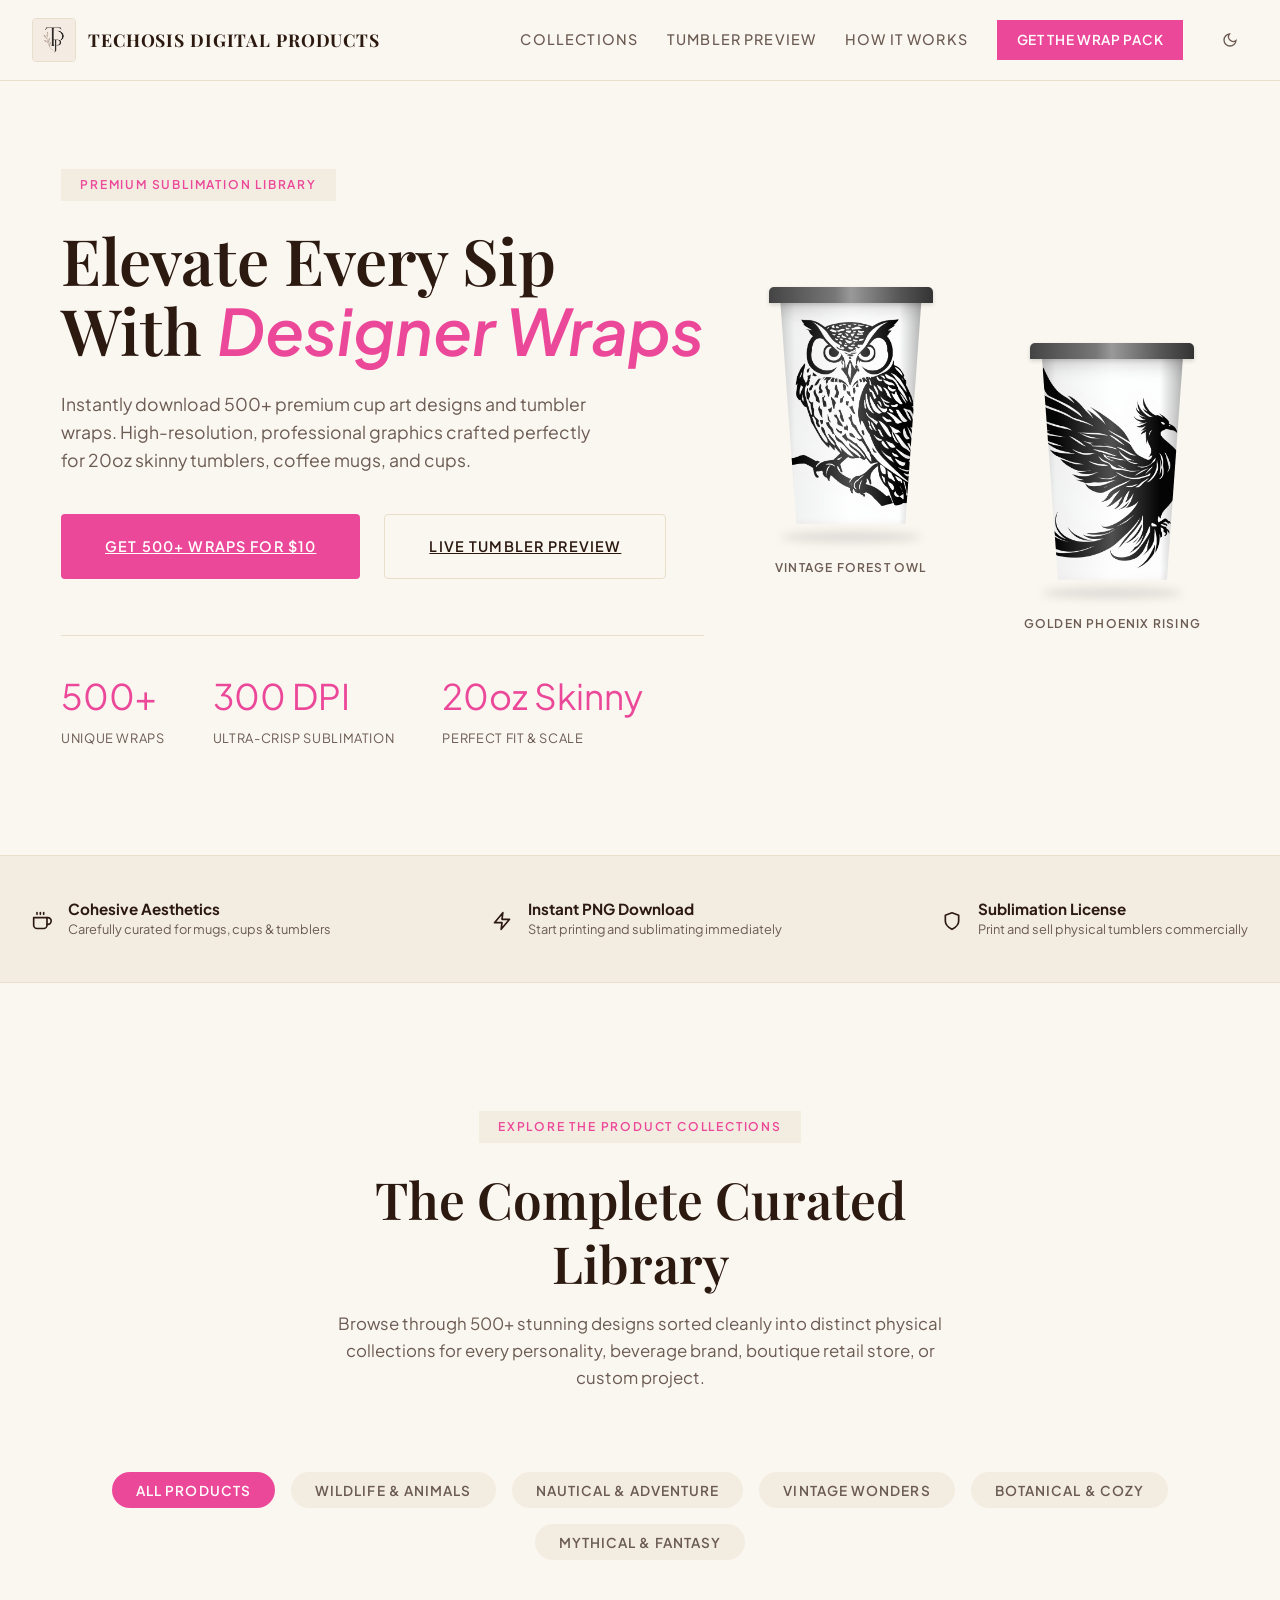
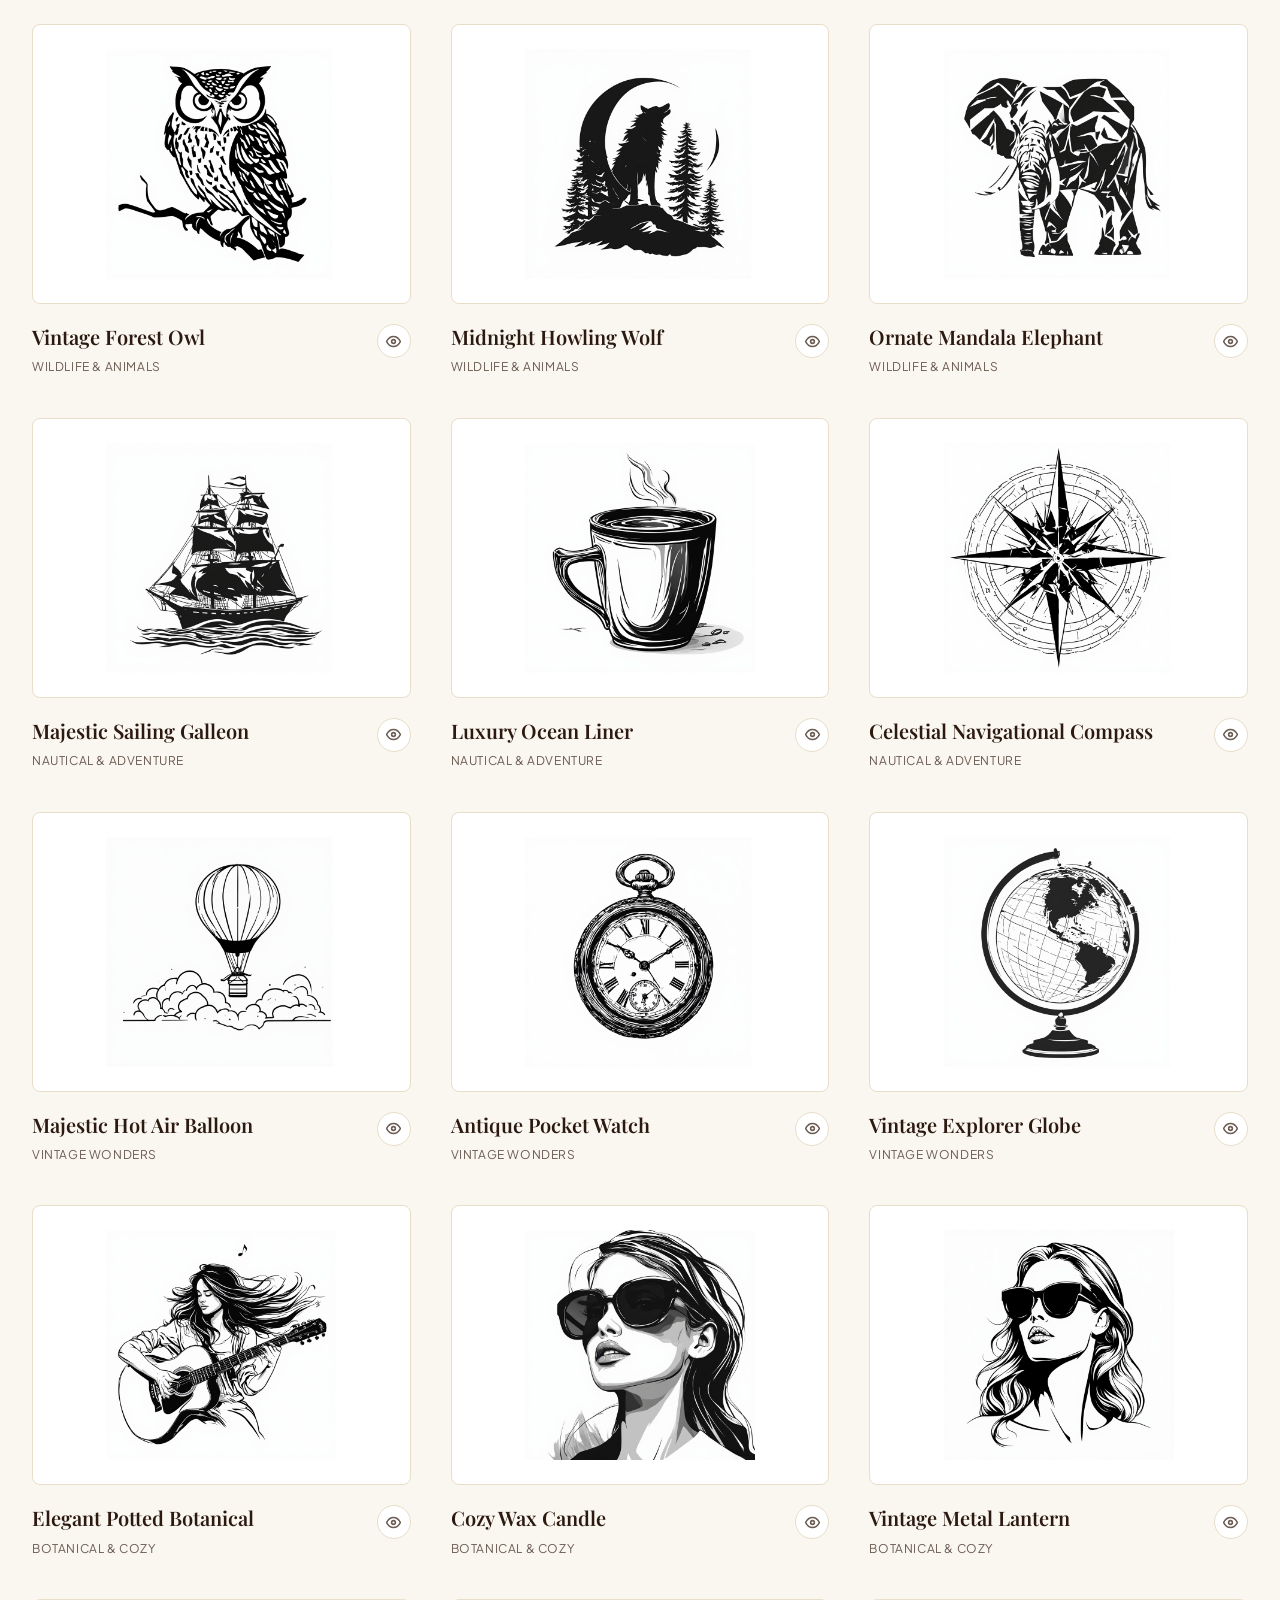
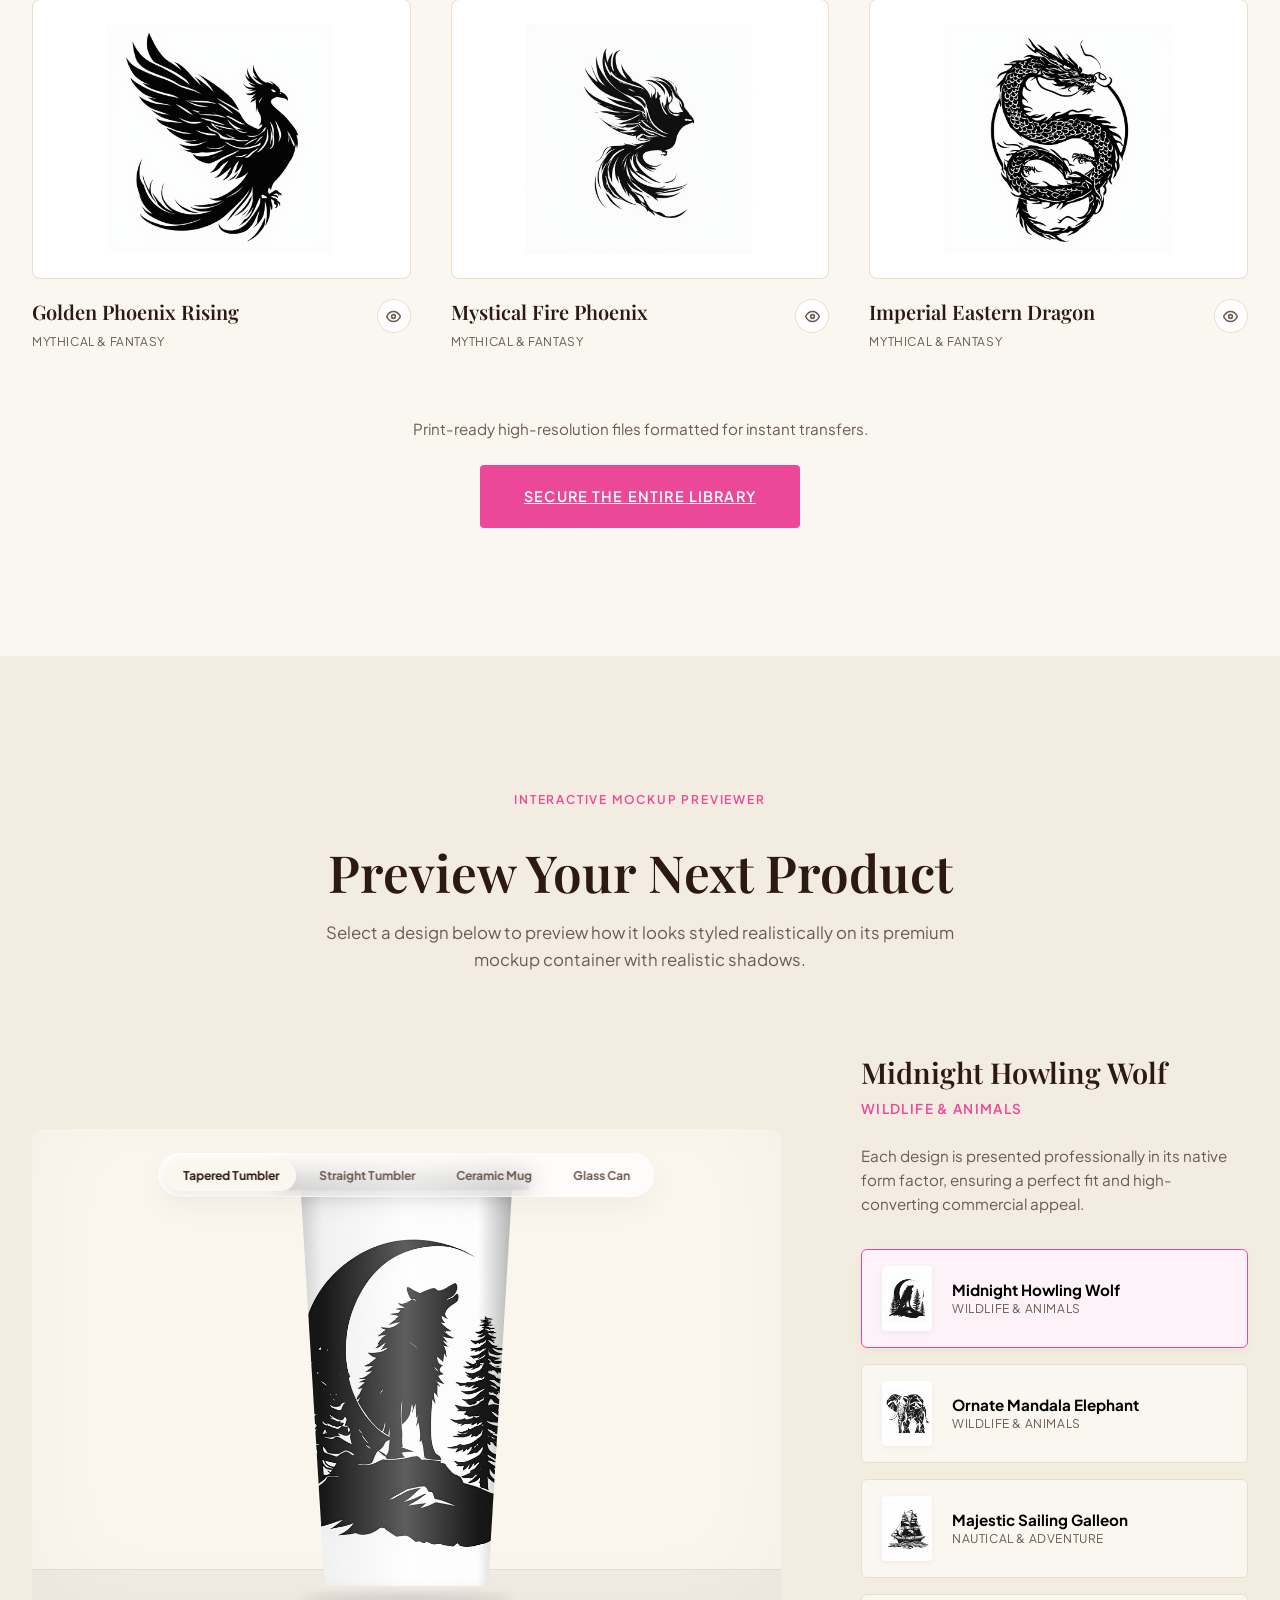
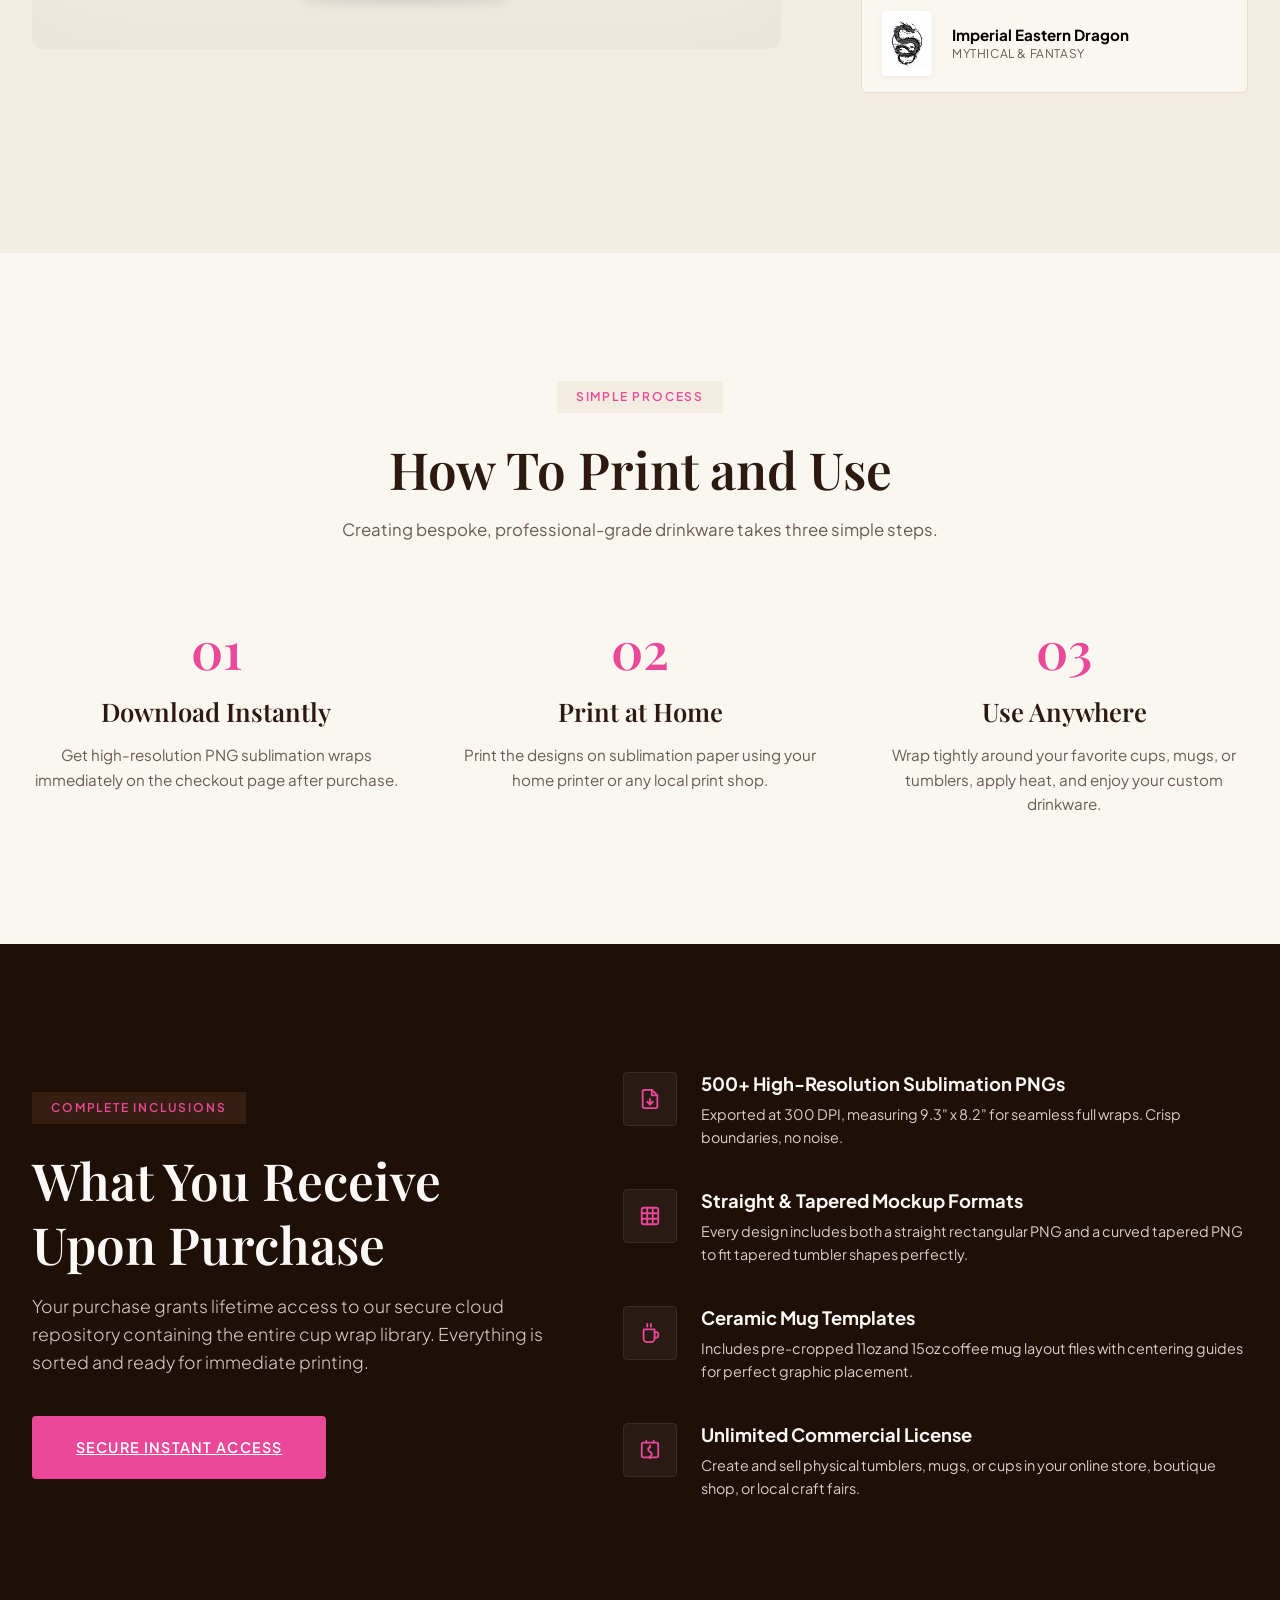
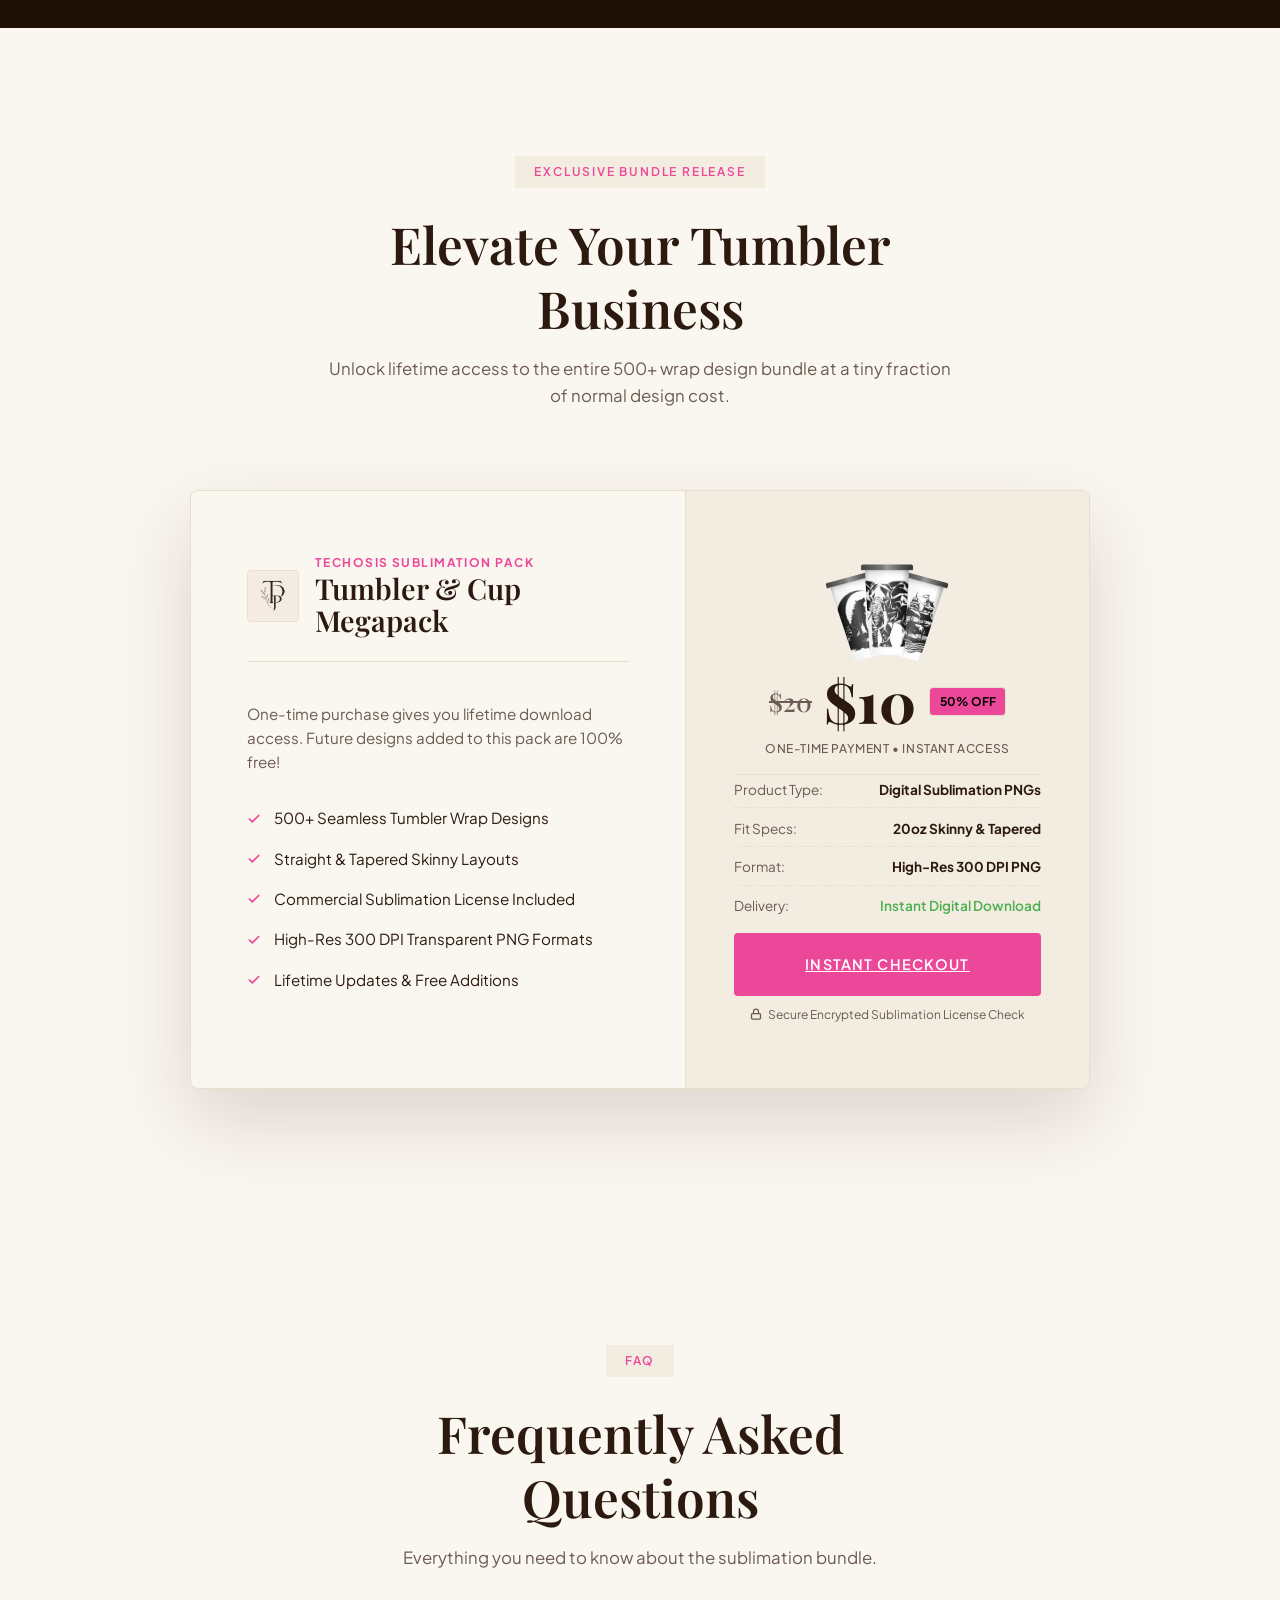
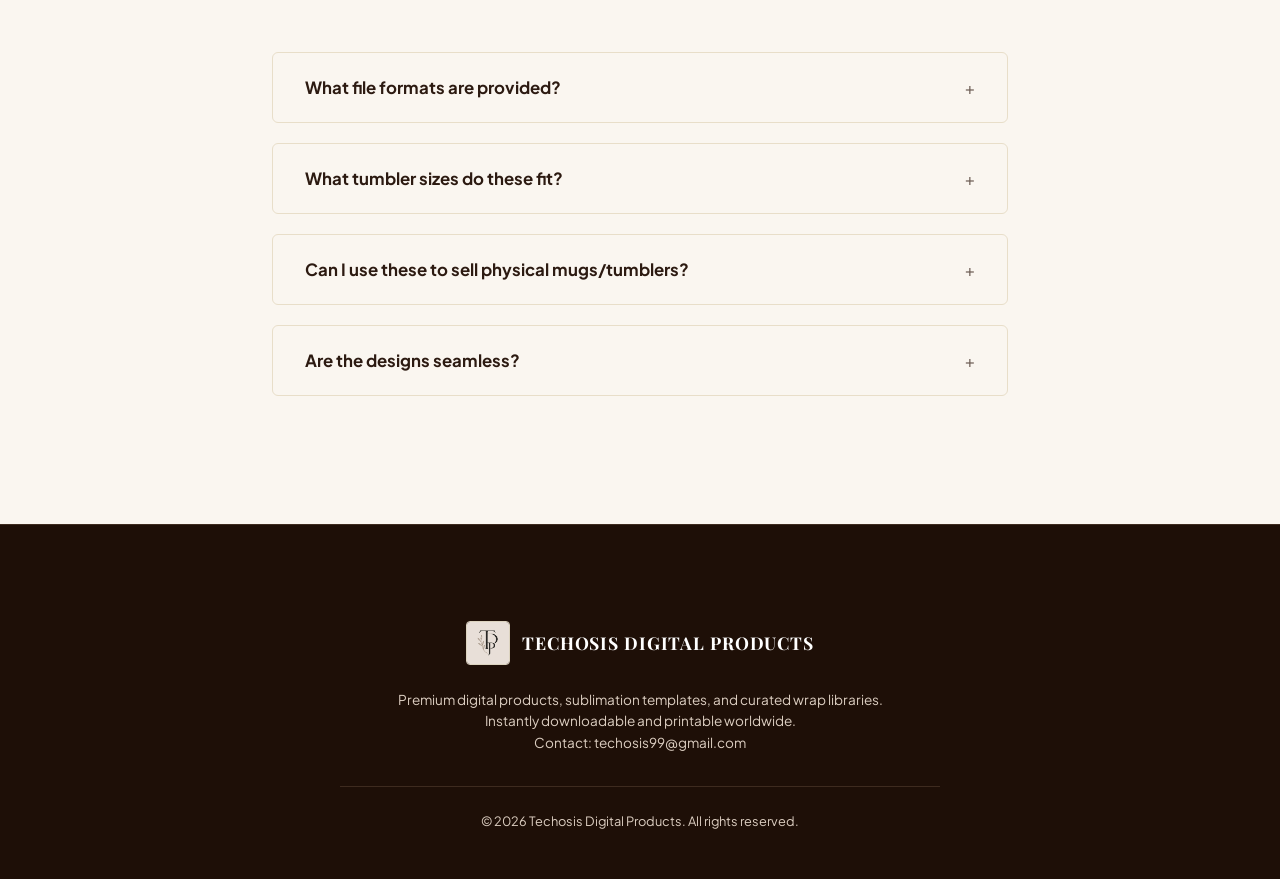
==== commit a9262138: "Rename cup.css to cup-v2.css and add inline style fallback to showcase-grid to completely bypass mob" ====
--- a/cup.html
+++ b/cup.html
@@ -6,7 +6,7 @@
   <title>TECHOSIS DIGITAL PRODUCTS | Premium Printable Cup Art & Tumbler Wraps</title>
   <meta name="description" content="Instantly download the complete collection of 500+ premium digital cup art designs and tumbler wraps from TECHOSIS DIGITAL PRODUCTS. High-resolution, beautifully crafted, ready for sublimation printing.">
   <link rel="icon" type="image/png" href="companylogo.png">
-  <link rel="stylesheet" href="cup.css?v=1.4">
+  <link rel="stylesheet" href="cup-v2.css">
   <script>
     // Theme setter (cozy light by default, mocha dark option)
     document.documentElement.setAttribute('data-theme', localStorage.getItem('cup-theme') || 'light');
@@ -65,7 +65,7 @@
       </div>
       
       <div class="hero-showcase reveal-right">
-        <div class="showcase-grid">
+        <div class="showcase-grid" style="margin: 1.5rem 0;">
           <!-- Tumbler 1 -->
           <div class="showcase-item">
             <div class="tumbler-mockup">
--- a/cup-v2.css
+++ b/cup-v2.css
@@ -0,0 +1,1539 @@
+@import url('https://fonts.googleapis.com/css2?family=Playfair+Display:ital,wght@0,400;0,600;0,700;1,400&family=Plus+Jakarta+Sans:wght@300;400;500;600;700&display=swap');
+
+:root {
+  --font-serif: 'Playfair Display', serif;
+  --font-sans: 'Plus Jakarta Sans', sans-serif;
+  
+  /* Coffee House Palette */
+  --color-bg-primary: #FAF6F0;     /* Cream Alabaster */
+  --color-bg-secondary: #F3ECE1;   /* Soft Sand / Coffee foam */
+  --color-bg-nav: rgba(250, 246, 240, 0.88);
+  --color-hero-glow: #FAF6F0;
+  --color-bg-dark: #1E0F07;        /* Roasted Espresso */
+  --color-bg-dark-soft: #2D1D15;   /* Warm Mocha */
+  
+  --color-text-primary: #2C1A11;   /* Coffee Bean Dark */
+  --color-text-muted: #6B5B52;     /* Warm Taupe */
+  --color-text-light: #FBF8F5;
+  --color-text-light-muted: #DCCEC1;
+  
+  --color-accent: #EC4899;         /* Rich Pink Accent */
+  --color-accent-hover: #DB2777;
+  --color-accent-light: #FDF2F8;
+  
+  --color-border: #E8DEC9;
+  --color-border-dark: #3E2B1F;
+  
+  --shadow-sm: 0 4px 12px rgba(44, 26, 17, 0.03);
+  --shadow-md: 0 12px 36px rgba(44, 26, 17, 0.06);
+  --shadow-lg: 0 24px 64px rgba(44, 26, 17, 0.1);
+  --shadow-xl: 0 32px 80px rgba(44, 26, 17, 0.15);
+  --shadow-cup: 0 20px 45px rgba(0, 0, 0, 0.18), 0 4px 12px rgba(0, 0, 0, 0.1);
+  
+  --transition-smooth: all 0.5s cubic-bezier(0.16, 1, 0.3, 1);
+  --transition-fast: all 0.25s cubic-bezier(0.4, 0, 0.2, 1);
+}
+
+/* --- Premium Dark Mode (Mocha Mode) --- */
+[data-theme="dark"] {
+  --color-bg-primary: #120905;       /* Deep Roast Dark */
+  --color-bg-secondary: #1C0F0A;     /* Warm Cocoa Surface */
+  --color-bg-nav: rgba(18, 9, 5, 0.88);
+  --color-hero-glow: #1E1008;
+  --color-text-primary: #FDFBF8;      /* Cream Silk */
+  --color-text-muted: #A39387;        /* Soft Milk Dust */
+  --color-border: #2D1D15;
+  --color-accent-light: #2E0F20;
+  
+  --shadow-sm: 0 4px 16px rgba(0, 0, 0, 0.4);
+  --shadow-md: 0 12px 36px rgba(0, 0, 0, 0.5);
+  --shadow-lg: 0 24px 64px rgba(0, 0, 0, 0.6);
+  --shadow-xl: 0 32px 80px rgba(0, 0, 0, 0.7);
+}
+
+/* --- Base & Reset --- */
+*, *::before, *::after {
+  box-sizing: border-box;
+  margin: 0;
+  padding: 0;
+  font-family: var(--font-sans);
+}
+
+html, body {
+  width: 100%;
+  overflow-x: hidden;
+}
+
+body {
+  background-color: var(--color-bg-primary);
+  color: var(--color-text-primary);
+  line-height: 1.6;
+}
+
+.container {
+  max-width: 1300px;
+  margin: 0 auto;
+  padding: 0 2rem;
+}
+
+.section {
+  padding: 8rem 0;
+  scroll-margin-top: 90px;
+}
+
+.section-secondary {
+  background-color: var(--color-bg-secondary);
+}
+
+.section-dark {
+  background-color: var(--color-bg-dark);
+  color: var(--color-text-light);
+}
+
+.grid {
+  display: grid;
+  gap: 2.5rem;
+}
+
+.text-center {
+  text-align: center;
+}
+
+/* --- Typography --- */
+h1, h2, h3, h4, h5, h6, .logo-text, .section-title, .hero-title, .price-sale, .step-num-big {
+  font-family: var(--font-serif);
+  font-weight: 600;
+  line-height: 1.25;
+}
+
+.text-italic {
+  font-style: italic;
+}
+
+.text-coffee {
+  color: var(--color-accent);
+}
+
+/* --- Header / Navigation --- */
+.navbar {
+  position: fixed;
+  top: 0;
+  left: 0;
+  width: 100%;
+  z-index: 1000;
+  background-color: var(--color-bg-nav);
+  backdrop-filter: blur(20px);
+  -webkit-backdrop-filter: blur(20px);
+  border-bottom: 1px solid var(--color-border);
+  transition: var(--transition-smooth);
+}
+
+.nav-container {
+  display: flex;
+  align-items: center;
+  justify-content: space-between;
+  height: 80px;
+  gap: 1.5rem;
+}
+
+.logo {
+  display: flex;
+  align-items: center;
+  gap: 0.75rem;
+  color: inherit;
+  text-decoration: none;
+}
+
+.logo-img {
+  height: 44px;
+  width: auto;
+  border-radius: 4px;
+  border: 1px solid var(--color-border);
+  background-color: white;
+}
+
+.logo-text {
+  font-family: var(--font-serif);
+  font-size: 1.1rem;
+  font-weight: 700;
+  letter-spacing: 0.05em;
+  text-transform: uppercase;
+  white-space: nowrap;
+}
+
+.nav-links {
+  display: flex;
+  align-items: center;
+  gap: 1.8rem;
+}
+
+.nav-link {
+  font-size: 0.9rem;
+  text-transform: uppercase;
+  letter-spacing: 0.08em;
+  font-weight: 500;
+  color: var(--color-text-muted);
+  text-decoration: none;
+  transition: var(--transition-fast);
+}
+
+.nav-link:hover {
+  color: var(--color-text-primary);
+}
+
+.btn-nav-cta {
+  display: inline-block;
+  padding: 0.6rem 1.25rem;
+  background-color: var(--color-accent);
+  color: white !important;
+  text-decoration: none;
+  font-size: 0.85rem;
+  font-weight: 600;
+  text-transform: uppercase;
+  letter-spacing: 0.05em;
+  transition: var(--transition-fast);
+}
+
+.btn-nav-cta:hover {
+  background-color: var(--color-accent-hover);
+}
+
+/* Theme Toggle Button Styles */
+.theme-toggle-btn {
+  background: none;
+  border: none;
+  color: var(--color-text-muted);
+  cursor: pointer;
+  display: inline-flex;
+  align-items: center;
+  justify-content: center;
+  width: 36px;
+  height: 36px;
+  border-radius: 50%;
+  transition: var(--transition-fast);
+}
+
+.theme-toggle-btn:hover {
+  color: var(--color-text-primary);
+  background-color: var(--color-bg-secondary);
+}
+
+[data-theme="dark"] .theme-icon-moon { display: none !important; }
+[data-theme="dark"] .theme-icon-sun { display: block !important; }
+
+/* Scroll Progress Bar */
+.scroll-progress-bar {
+  position: absolute;
+  bottom: 0;
+  left: 0;
+  height: 2px;
+  background-color: var(--color-accent);
+  width: 0;
+  transition: width 0.1s ease;
+}
+
+/* --- Hero Section --- */
+.hero {
+  padding: 10rem 0 6rem 0;
+  min-height: 95vh;
+  display: flex;
+  align-items: center;
+  background: radial-gradient(circle at 80% 20%, var(--color-hero-glow), var(--color-bg-primary));
+}
+
+.hero-grid {
+  grid-template-columns: 1.15fr 0.85fr;
+  align-items: center;
+}
+
+.hero-title {
+  font-size: 4rem;
+  line-height: 1.1;
+  margin-bottom: 1.5rem;
+  color: var(--color-text-primary);
+}
+
+.hero-description {
+  font-size: 1.1rem;
+  color: var(--color-text-muted);
+  margin-bottom: 2.5rem;
+  max-width: 550px;
+}
+
+.hero-ctas {
+  display: flex;
+  gap: 1.5rem;
+  margin-bottom: 3.5rem;
+}
+
+.hero-stats {
+  display: flex;
+  gap: 3rem;
+  border-top: 1px solid var(--color-border);
+  padding-top: 2rem;
+}
+
+.hero-stat-item .stat-num {
+  font-size: 2.2rem;
+  color: var(--color-accent);
+  display: block;
+}
+
+.hero-stat-item .stat-label {
+  font-size: 0.8rem;
+  color: var(--color-text-muted);
+  text-transform: uppercase;
+  letter-spacing: 0.05em;
+}
+
+/* Hero Showcase */
+.hero-showcase {
+  position: relative;
+}
+
+.showcase-grid {
+  display: flex;
+  justify-content: center;
+  gap: 3rem;
+}
+
+.showcase-item {
+  flex: 1;
+  display: flex;
+  flex-direction: column;
+  align-items: center;
+}
+
+.second-item {
+  margin-top: 3.5rem;
+}
+
+.mockup-tag {
+  margin-top: 1rem;
+  font-size: 0.75rem;
+  text-transform: uppercase;
+  letter-spacing: 0.1em;
+  color: var(--color-text-muted);
+  font-weight: 600;
+}
+
+/* --- Real 3D-Style Tumbler Mockup CSS --- */
+.tumbler-mockup {
+  position: relative;
+  width: 200px;
+  height: 290px;
+  display: flex;
+  flex-direction: column;
+  align-items: center;
+}
+
+.large-mockup {
+  width: 300px;
+  height: 430px;
+}
+
+.mini-mockup {
+  width: 180px;
+  height: 260px;
+}
+
+.tumbler-lid {
+  width: 82%;
+  height: 16px;
+  background: linear-gradient(to right, #444, #777 40%, #999 50%, #555 80%, #333 100%);
+  border-radius: 5px 5px 0 0;
+  box-shadow: 0 2px 4px rgba(0,0,0,0.15);
+  z-index: 10;
+}
+
+.tumbler-body {
+  position: relative;
+  width: 80%;
+  flex: 1;
+  clip-path: polygon(6% 0%, 94% 0%, 84% 100%, 16% 100%);
+  overflow: hidden;
+  box-shadow: inset 0 8px 16px rgba(0,0,0,0.15);
+  background-color: #ffffff;
+  box-sizing: border-box;
+}
+
+.tumbler-body img {
+  width: 100%;
+  height: 100%;
+  object-fit: cover;
+  mix-blend-mode: multiply;
+  transition: transform 0.6s cubic-bezier(0.16, 1, 0.3, 1);
+}
+
+.tumbler-shading {
+  position: absolute;
+  top: 0;
+  left: 0;
+  width: 100%;
+  height: 100%;
+  background: linear-gradient(
+    to right,
+    rgba(0, 0, 0, 0.28) 0%,
+    rgba(0, 0, 0, 0.05) 15%,
+    rgba(255, 255, 255, 0.3) 50%,
+    rgba(0, 0, 0, 0) 80%,
+    rgba(0, 0, 0, 0.42) 100%
+  );
+  pointer-events: none;
+  z-index: 5;
+}
+
+.tumbler-shadow {
+  width: 70%;
+  height: 10px;
+  background: rgba(0, 0, 0, 0.12);
+  filter: blur(5px);
+  border-radius: 50%;
+  margin-top: 8px;
+}
+
+/* --- Section Headers --- */
+.section-header {
+  max-width: 700px;
+  margin: 0 auto 5rem auto;
+}
+
+.section-title {
+  font-size: 3.2rem;
+  margin-bottom: 1rem;
+}
+
+.section-subtitle {
+  font-size: 1.05rem;
+  color: var(--color-text-muted);
+}
+
+.section-dark .section-subtitle {
+  color: var(--color-text-light-muted);
+}
+
+/* Badge */
+.badge {
+  display: inline-block;
+  padding: 0.4rem 1.2rem;
+  background-color: var(--color-bg-secondary);
+  color: var(--color-accent);
+  text-transform: uppercase;
+  font-size: 0.75rem;
+  font-weight: 600;
+  letter-spacing: 0.15em;
+  margin-bottom: 1.5rem;
+}
+
+.badge-dark {
+  background-color: rgba(194, 130, 88, 0.15);
+  color: var(--color-accent);
+}
+
+/* --- Buttons --- */
+.btn {
+  display: inline-flex;
+  align-items: center;
+  justify-content: center;
+  padding: 1rem 2.25rem;
+  font-size: 0.9rem;
+  font-weight: 600;
+  letter-spacing: 0.08em;
+  text-transform: uppercase;
+  transition: var(--transition-smooth);
+}
+
+.btn-primary {
+  background-color: var(--color-accent);
+  color: white;
+  border-radius: 4px;
+}
+
+.btn-primary:hover {
+  background-color: var(--color-accent-hover);
+  transform: translateY(-2px);
+}
+
+.btn-outline {
+  border: 1px solid var(--color-border);
+  color: var(--color-text-primary);
+  border-radius: 4px;
+}
+
+.btn-outline:hover {
+  background-color: var(--color-bg-secondary);
+  border-color: var(--color-text-primary);
+}
+
+.btn-lg {
+  padding: 1.25rem 2.75rem;
+}
+
+/* Animation Micro-effects */
+@keyframes pulseGlow {
+  0% { box-shadow: 0 0 0 0 rgba(194, 130, 88, 0.4); }
+  70% { box-shadow: 0 0 0 10px rgba(194, 130, 88, 0); }
+  100% { box-shadow: 0 0 0 0 rgba(194, 130, 88, 0); }
+}
+
+.pulse-button {
+  animation: pulseGlow 2s infinite;
+}
+
+/* --- Trust Banner --- */
+.trust-banner {
+  border-top: 1px solid var(--color-border);
+  border-bottom: 1px solid var(--color-border);
+  background-color: var(--color-bg-secondary);
+  padding: 2.5rem 0;
+}
+
+.trust-flex {
+  display: flex;
+  justify-content: space-between;
+  align-items: center;
+  flex-wrap: wrap;
+  gap: 2rem;
+}
+
+.trust-item {
+  display: flex;
+  align-items: center;
+  gap: 1rem;
+}
+
+.trust-icon {
+  font-size: 1.8rem;
+}
+
+.trust-text h4 {
+  font-family: var(--font-sans);
+  font-size: 0.95rem;
+  font-weight: 700;
+  margin-bottom: 0.1rem;
+}
+
+.trust-text p {
+  font-size: 0.8rem;
+  color: var(--color-text-muted);
+}
+
+/* --- Collections Tab Section --- */
+.tabs-container {
+  display: flex;
+  justify-content: center;
+  gap: 1rem;
+  margin-bottom: 4rem;
+  flex-wrap: wrap;
+}
+
+.tab-btn {
+  font-size: 0.85rem;
+  text-transform: uppercase;
+  letter-spacing: 0.08em;
+  font-weight: 600;
+  padding: 0.6rem 1.5rem;
+  border-radius: 30px;
+  background-color: var(--color-bg-secondary);
+  color: var(--color-text-muted);
+  transition: var(--transition-fast);
+  cursor: pointer;
+  border: none;
+}
+
+.tab-btn:hover {
+  color: var(--color-text-primary);
+}
+
+.tab-btn.active {
+  background-color: var(--color-accent);
+  color: white;
+}
+
+.collection-grid {
+  grid-template-columns: repeat(auto-fill, minmax(280px, 1fr));
+  gap: 2.5rem;
+}
+
+.art-card {
+  background-color: var(--color-bg-primary);
+  transition: var(--transition-smooth);
+}
+
+.art-card-frame-container {
+  position: relative;
+  background-color: #ffffff;
+  height: 280px;
+  border: 1px solid var(--color-border);
+  transition: var(--transition-smooth);
+  border-radius: 8px;
+  display: flex;
+  align-items: center;
+  justify-content: center;
+  padding: 1.5rem;
+  overflow: hidden;
+}
+
+.art-card:hover .art-card-frame-container {
+  transform: translateY(-6px);
+  box-shadow: var(--shadow-md);
+}
+
+.art-card-img-wrapper {
+  width: 100%;
+  height: 100%;
+  display: flex;
+  align-items: center;
+  justify-content: center;
+}
+
+.art-card-img {
+  max-width: 100%;
+  max-height: 100%;
+  width: auto;
+  height: auto;
+  object-fit: contain;
+  display: block;
+  transition: transform 0.5s cubic-bezier(0.16, 1, 0.3, 1);
+}
+
+.art-card:hover .art-card-img {
+  transform: scale(1.05);
+}
+
+.art-card-info {
+  margin-top: 1.25rem;
+  display: flex;
+  justify-content: space-between;
+  align-items: flex-start;
+}
+
+.art-card-title {
+  font-family: var(--font-serif);
+  font-size: 1.25rem;
+  color: var(--color-text-primary);
+  margin-bottom: 0.2rem;
+}
+
+.art-card-category {
+  font-size: 0.75rem;
+  color: var(--color-text-muted);
+  text-transform: uppercase;
+  letter-spacing: 0.05em;
+}
+
+.art-card-action {
+  width: 34px;
+  height: 34px;
+  border-radius: 50%;
+  border: 1px solid var(--color-border);
+  color: var(--color-text-muted);
+  background: white;
+  transition: var(--transition-fast);
+  display: flex;
+  align-items: center;
+  justify-content: center;
+  font-size: 0.9rem;
+  cursor: pointer;
+}
+
+[data-theme="dark"] .art-card-action {
+  background: var(--color-bg-secondary);
+}
+
+.art-card:hover .art-card-action {
+  background-color: var(--color-accent);
+  color: white;
+  border-color: var(--color-accent);
+}
+
+/* --- Interactive Wall Visualizer --- */
+.visualizer-layout {
+  display: grid;
+  grid-template-columns: 0.65fr 0.35fr;
+  gap: 4rem;
+  align-items: center;
+}
+
+/* Room Wall Environment with transitions */
+.visualizer-room {
+  position: relative;
+  background-color: #EADFD3; /* Cozy Cream Wall default */
+  height: 520px;
+  border-radius: 12px;
+  display: flex;
+  justify-content: center;
+  align-items: center;
+  overflow: hidden;
+  padding: 3rem;
+  box-shadow: inset 0 -40px 100px rgba(0, 0, 0, 0.05);
+  transition: background-color 0.8s cubic-bezier(0.16, 1, 0.3, 1), box-shadow 0.8s cubic-bezier(0.16, 1, 0.3, 1);
+}
+
+.visualizer-room::before {
+  content: '';
+  position: absolute;
+  bottom: 0;
+  left: 0;
+  width: 100%;
+  height: 80px;
+  background: rgba(0, 0, 0, 0.04);
+  border-top: 1px solid rgba(0, 0, 0, 0.06);
+  z-index: 1;
+}
+
+/* Dynamic Room Background Classes */
+.visualizer-room.cup-active {
+  background-color: #FAF5ED; /* Soft warm tabletop vibe */
+  box-shadow: inset 0 -40px 100px rgba(44, 26, 17, 0.03);
+}
+
+.visualizer-room.skateboard-active {
+  background-color: #1F2022; /* Dark urban grunge concrete vibe */
+  box-shadow: inset 0 -60px 150px rgba(0, 0, 0, 0.7);
+}
+
+.visualizer-room.skateboard-active::before {
+  background: rgba(255, 255, 255, 0.03);
+  border-top-color: rgba(255, 255, 255, 0.05);
+}
+
+.visualizer-room.typography-active {
+  background-color: #EADFD3; /* Cozy Warm Living Room Beige */
+  box-shadow: inset 0 -40px 100px rgba(0, 0, 0, 0.08);
+}
+
+.visualizer-room.gym-active {
+  background-color: #111215; /* Industrial slate gym style */
+  box-shadow: inset 0 -60px 150px rgba(0, 0, 0, 0.8);
+}
+
+.visualizer-room.gym-active::before {
+  background: rgba(255, 255, 255, 0.02);
+  border-top-color: rgba(255, 255, 255, 0.03);
+}
+
+.visualizer-mockup-wrapper {
+  position: relative;
+  z-index: 5;
+  display: flex;
+  justify-content: center;
+  align-items: center;
+  width: 100%;
+  height: 100%;
+  transition: opacity 0.4s cubic-bezier(0.16, 1, 0.3, 1), transform 0.4s cubic-bezier(0.16, 1, 0.3, 1);
+}
+
+/* Skateboard Viewport Showcase styling */
+.skateboard-mockup-container {
+  display: flex;
+  justify-content: center;
+  align-items: center;
+  width: 100%;
+  height: 100%;
+  perspective: 1000px;
+}
+
+.skateboard-view {
+  max-height: 430px;
+  width: auto;
+  object-fit: contain;
+  display: block;
+  filter: drop-shadow(0 25px 40px rgba(0,0,0,0.65));
+  transform: rotate(-6deg) translateY(-10px);
+  transition: transform 0.6s cubic-bezier(0.16, 1, 0.3, 1), filter 0.6s cubic-bezier(0.16, 1, 0.3, 1);
+}
+
+.skateboard-mockup-container:hover .skateboard-view {
+  transform: rotate(0deg) scale(1.04) translateY(-15px);
+  filter: drop-shadow(0 35px 55px rgba(0,0,0,0.8));
+}
+
+/* Framed Print Visualizer Styling */
+.framed-print-container {
+  display: flex;
+  justify-content: center;
+  align-items: center;
+  width: 100%;
+  height: 100%;
+}
+
+.art-frame {
+  background-color: #ffffff;
+  box-shadow: 0 35px 70px rgba(0, 0, 0, 0.4);
+  transition: transform 0.6s cubic-bezier(0.16, 1, 0.3, 1), box-shadow 0.6s cubic-bezier(0.16, 1, 0.3, 1);
+}
+
+/* Typography Wood Frame styling */
+.typography-frame .art-frame {
+  border: 14px solid #2C1A11; /* Deep Mahogany wood frame */
+  padding: 2.2rem;
+  display: flex;
+  align-items: center;
+  justify-content: center;
+}
+
+/* Gym Black Metal Frame styling */
+.gym-frame .art-frame.modern-metal {
+  border: 10px solid #111111; /* Sleek black metal border */
+  padding: 0.5rem; /* Small matting border */
+  box-shadow: 0 40px 85px rgba(0, 0, 0, 0.7);
+}
+
+.typography-view {
+  max-height: 320px;
+  width: auto;
+  object-fit: contain;
+  display: block;
+  background-color: #ffffff;
+}
+
+.gym-view {
+  max-height: 380px;
+  width: auto;
+  object-fit: contain;
+  display: block;
+  background-color: #ffffff;
+}
+
+.art-frame:hover {
+  transform: translateY(-8px) scale(1.02);
+  box-shadow: 0 45px 90px rgba(0, 0, 0, 0.55);
+}
+
+/* Fade-in-scale Utility for Visualizer items */
+.fade-in-scale {
+  animation: fadeInScale 0.6s cubic-bezier(0.16, 1, 0.3, 1) forwards;
+}
+
+@keyframes fadeInScale {
+  from {
+    opacity: 0;
+    transform: scale(0.94) translateY(10px);
+  }
+  to {
+    opacity: 1;
+    transform: scale(1) translateY(0);
+  }
+}
+
+/* Controls */
+.visualizer-controls {
+  padding-left: 1rem;
+}
+
+.visualizer-selector {
+  display: flex;
+  flex-direction: column;
+  gap: 1rem;
+  margin: 2rem 0;
+}
+
+.visualizer-option {
+  display: flex;
+  align-items: center;
+  gap: 1.25rem;
+  padding: 1rem 1.25rem;
+  border: 1px solid var(--color-border);
+  background-color: var(--color-bg-primary);
+  transition: var(--transition-smooth);
+  text-align: left;
+  border-radius: 6px;
+  cursor: pointer;
+}
+
+.visualizer-option:hover {
+  border-color: var(--color-text-primary);
+}
+
+.visualizer-option.active {
+  border-color: var(--color-accent);
+  background-color: var(--color-accent-light);
+  box-shadow: var(--shadow-sm);
+}
+
+.option-thumb {
+  width: 50px;
+  height: 65px;
+  overflow: hidden;
+  box-shadow: 0 2px 6px rgba(0,0,0,0.05);
+  background: white;
+  border-radius: 4px;
+}
+
+.option-thumb img {
+  width: 100%;
+  height: 100%;
+  object-fit: contain;
+}
+
+.option-text h4 {
+  font-family: var(--font-sans);
+  font-size: 0.95rem;
+  font-weight: 700;
+  margin-bottom: 0.1rem;
+}
+
+.option-text p {
+  font-size: 0.75rem;
+  color: var(--color-text-muted);
+  text-transform: uppercase;
+  letter-spacing: 0.05em;
+}
+
+/* --- How it Works / Print Guide --- */
+.step-grid {
+  grid-template-columns: repeat(3, 1fr);
+  gap: 3.5rem;
+}
+
+.step-card {
+  text-align: center;
+  position: relative;
+}
+
+.step-num-big {
+  font-size: 3.2rem;
+  line-height: 1;
+  color: var(--color-accent);
+  margin-bottom: 1.25rem;
+  display: block;
+}
+
+.step-content {
+  position: relative;
+  z-index: 2;
+}
+
+.step-title {
+  font-size: 1.6rem;
+  margin-bottom: 1rem;
+  color: var(--color-text-primary);
+}
+
+.step-desc {
+  font-size: 0.95rem;
+  color: var(--color-text-muted);
+}
+
+/* --- What's Included (Feature List) --- */
+.features-layout {
+  display: grid;
+  grid-template-columns: 0.45fr 0.55fr;
+  gap: 5rem;
+  align-items: center;
+}
+
+.features-list {
+  display: flex;
+  flex-direction: column;
+  gap: 2.5rem;
+}
+
+.feature-item {
+  display: flex;
+  gap: 1.5rem;
+}
+
+.feature-icon-box {
+  width: 54px;
+  height: 54px;
+  background-color: rgba(255,255,255,0.05);
+  border: 1px solid var(--color-border-dark);
+  color: var(--color-accent);
+  display: flex;
+  align-items: center;
+  justify-content: center;
+  font-size: 1.4rem;
+  flex-shrink: 0;
+  border-radius: 4px;
+}
+
+.feature-content h3 {
+  font-family: var(--font-sans);
+  font-size: 1.15rem;
+  font-weight: 700;
+  margin-bottom: 0.5rem;
+  color: var(--color-text-light);
+}
+
+.feature-content p {
+  font-size: 0.9rem;
+  color: var(--color-text-light-muted);
+}
+
+/* --- High-Converting Checkout Pricing Section --- */
+.pricing-card-container {
+  max-width: 900px;
+  margin: 0 auto;
+  background-color: var(--color-bg-primary);
+  border: 1px solid var(--color-border);
+  box-shadow: var(--shadow-xl);
+  display: grid;
+  grid-template-columns: 0.55fr 0.45fr;
+  overflow: hidden;
+  border-radius: 8px;
+}
+
+.pricing-info-pane {
+  padding: 4rem 3.5rem;
+}
+
+.pricing-checkout-pane {
+  background-color: var(--color-bg-secondary);
+  padding: 4rem 3rem;
+  border-left: 1px solid var(--color-border);
+  display: flex;
+  flex-direction: column;
+  justify-content: space-between;
+  text-align: center;
+  align-items: center;
+}
+
+.price-stack {
+  display: flex;
+  flex-direction: column;
+  gap: 1rem;
+  margin-bottom: 2rem;
+}
+
+.price-item {
+  display: flex;
+  align-items: center;
+  gap: 0.8rem;
+  font-size: 0.95rem;
+}
+
+.price-icon {
+  color: var(--color-accent);
+  font-weight: 700;
+}
+
+.price-sale {
+  font-family: var(--font-serif);
+  font-size: 3.5rem;
+  color: var(--color-text-primary);
+  font-weight: 600;
+  display: block;
+}
+
+.checkout-trust {
+  margin-top: 2rem;
+  display: flex;
+  flex-direction: column;
+  gap: 0.75rem;
+}
+
+.checkout-trust-row {
+  display: flex;
+  align-items: center;
+  justify-content: center;
+  gap: 0.5rem;
+  font-size: 0.8rem;
+  color: var(--color-text-muted);
+}
+
+/* --- FAQ Accordion --- */
+.faq-container {
+  max-width: 800px;
+  margin: 0 auto;
+  display: flex;
+  flex-direction: column;
+  gap: 1.25rem;
+}
+
+.faq-item {
+  background-color: var(--color-bg-primary);
+  border: 1px solid var(--color-border);
+  transition: var(--transition-smooth);
+  border-radius: 6px;
+}
+
+.faq-item.active {
+  border-color: var(--color-accent);
+}
+
+.faq-trigger {
+  width: 100%;
+  padding: 1.5rem 2rem;
+  display: flex;
+  align-items: center;
+  justify-content: space-between;
+  text-align: left;
+  background: none;
+  border: none;
+  cursor: pointer;
+}
+
+.faq-question {
+  font-family: var(--font-sans);
+  font-size: 1.05rem;
+  font-weight: 700;
+  color: var(--color-text-primary);
+}
+
+.faq-icon {
+  font-size: 1rem;
+  color: var(--color-text-muted);
+  transition: transform 0.3s ease;
+}
+
+.faq-item.active .faq-icon {
+  transform: rotate(45deg);
+}
+
+.faq-content {
+  max-height: 0;
+  overflow: hidden;
+  transition: max-height 0.4s cubic-bezier(0.16, 1, 0.3, 1);
+  padding: 0 2rem;
+}
+
+.faq-item.active .faq-content {
+  padding: 0 2rem 2.2rem 2rem;
+}
+
+.faq-answer {
+  font-size: 0.95rem;
+  color: var(--color-text-muted);
+  line-height: 1.7;
+}
+
+/* --- Footer --- */
+.footer {
+  background-color: var(--color-bg-dark);
+  color: var(--color-text-light);
+  padding: 6rem 0 3rem 0;
+  border-top: 1px solid var(--color-border-dark);
+}
+
+/* --- Responsive Adaptations --- */
+@media (max-width: 1024px) {
+  h1, .hero-title { font-size: 3.2rem; }
+  h2, .section-title { font-size: 2.6rem; }
+  .section { padding: 6rem 0; }
+  
+  .hero-grid, .visualizer-layout, .features-layout {
+    grid-template-columns: 1fr;
+    gap: 3.5rem;
+  }
+  
+  .hero-showcase {
+    margin-top: 2rem;
+  }
+}
+
+@media (max-width: 768px) {
+  h1, .hero-title { font-size: 2.8rem; }
+  h2, .section-title { font-size: 2.2rem; }
+  .navbar {
+    padding: 0.75rem 0;
+  }
+  .nav-container {
+    height: auto;
+  }
+  .logo-text {
+    font-size: 0.85rem;
+    letter-spacing: 0.05em;
+  }
+  .logo-img {
+    height: 36px;
+  }
+  .nav-links { display: none; }
+  
+  .hero {
+    padding: 7.5rem 0 4rem 0;
+    min-height: auto;
+  }
+
+  .hero-content {
+    text-align: center;
+    display: flex;
+    flex-direction: column;
+    align-items: center;
+  }
+
+  .hero-ctas {
+    flex-direction: column;
+    align-items: center;
+    gap: 1rem;
+    width: 100%;
+    max-width: 320px;
+  }
+  .hero-ctas .btn {
+    width: 100%;
+    text-align: center;
+    justify-content: center;
+  }
+
+  .hero-stats {
+    justify-content: center;
+    gap: 1.5rem;
+    width: 100%;
+    flex-wrap: wrap;
+  }
+
+  .showcase-grid {
+    gap: 1.5rem;
+    transform: scale(0.85);
+    transform-origin: center;
+  }
+  
+  .step-grid, .footer-grid {
+    grid-template-columns: 1fr;
+    gap: 2.5rem;
+  }
+  
+  .pricing-card-container {
+    grid-template-columns: 1fr;
+  }
+  
+  .pricing-checkout-pane {
+    border-left: none;
+    border-top: 1px solid var(--color-border);
+    padding: 3rem 2rem;
+  }
+  
+  .pricing-info-pane {
+    padding: 3rem 2rem;
+  }
+  
+  .trust-flex {
+    flex-direction: column;
+    align-items: center;
+    gap: 2.5rem;
+  }
+
+  .trust-item {
+    flex-direction: column;
+    text-align: center;
+    gap: 0.75rem;
+  }
+
+  .visualizer-room {
+    height: 420px;
+    padding: 1.5rem 1rem;
+  }
+
+  .large-mockup {
+    width: 220px;
+    height: 315px;
+  }
+}
+
+/* --- Animation & Scroll Reveal --- */
+.reveal-on-scroll {
+  opacity: 0;
+  transform: translateY(30px);
+  transition: opacity 1s cubic-bezier(0.16, 1, 0.3, 1), transform 1s cubic-bezier(0.16, 1, 0.3, 1);
+  will-change: transform, opacity;
+}
+
+.reveal-right {
+  opacity: 0;
+  transform: translateX(45px);
+  transition: opacity 1.2s cubic-bezier(0.16, 1, 0.3, 1), transform 1.2s cubic-bezier(0.16, 1, 0.3, 1);
+  will-change: transform, opacity;
+}
+
+.reveal-left {
+  opacity: 0;
+  transform: translateX(-45px);
+  transition: opacity 1.2s cubic-bezier(0.16, 1, 0.3, 1), transform 1.2s cubic-bezier(0.16, 1, 0.3, 1);
+  will-change: transform, opacity;
+}
+
+.revealed {
+  opacity: 1 !important;
+  transform: translate(0) !important;
+}
+
+.stagger-1 { transition-delay: 0.1s; }
+.stagger-2 { transition-delay: 0.2s; }
+.stagger-3 { transition-delay: 0.3s; }
+.stagger-4 { transition-delay: 0.4s; }
+.stagger-5 { transition-delay: 0.5s; }
+
+/* Image security shield */
+.image-shield {
+  position: absolute;
+  top: 0;
+  left: 0;
+  width: 100%;
+  height: 100%;
+  z-index: 5;
+  background-color: transparent;
+}
+
+/* --- Interactive Cup Mockup Variations CSS --- */
+.mockup-switcher {
+  position: absolute;
+  top: 1.5rem;
+  left: 50%;
+  transform: translateX(-50%);
+  display: flex;
+  gap: 0.35rem;
+  background: rgba(255, 255, 255, 0.7);
+  backdrop-filter: blur(12px);
+  -webkit-backdrop-filter: blur(12px);
+  padding: 0.35rem;
+  border-radius: 30px;
+  border: 1px solid rgba(255, 255, 255, 0.5);
+  box-shadow: 0 10px 30px rgba(0, 0, 0, 0.04);
+  z-index: 50;
+  transition: all 0.3s ease;
+}
+
+[data-theme="dark"] .mockup-switcher {
+  background: rgba(28, 15, 10, 0.7);
+  border-color: rgba(255, 255, 255, 0.08);
+}
+
+.mockup-btn {
+  background: transparent;
+  border: none;
+  padding: 0.5rem 1.1rem;
+  font-size: 0.75rem;
+  font-weight: 700;
+  font-family: var(--font-sans);
+  color: var(--color-text-muted);
+  border-radius: 20px;
+  cursor: pointer;
+  transition: all 0.25s ease;
+  white-space: nowrap;
+}
+
+.mockup-btn:hover {
+  color: var(--color-text-primary);
+}
+
+.mockup-btn.active {
+  background: var(--color-bg-primary);
+  color: var(--color-text-primary);
+  box-shadow: 0 4px 12px rgba(44, 26, 17, 0.08);
+}
+
+[data-theme="dark"] .mockup-btn.active {
+  box-shadow: 0 4px 12px rgba(0, 0, 0, 0.5);
+}
+
+/* 1. Tapered Tumbler (matches original) */
+.tumbler-mockup.tapered-style .tumbler-body {
+  clip-path: polygon(6% 0%, 94% 0%, 84% 100%, 16% 100%);
+}
+
+/* 2. Straight Tumbler Override */
+.tumbler-mockup.straight-style .tumbler-body {
+  clip-path: none;
+  border-radius: 6px;
+  width: 75%;
+}
+
+.tumbler-mockup.straight-style .tumbler-lid {
+  width: 77%;
+  border-radius: 4px 4px 0 0;
+}
+
+/* 3. Ceramic Mug Mockup Styles */
+.mug-mockup {
+  position: relative;
+  width: 300px;
+  height: 395px;
+  display: flex;
+  flex-direction: column;
+  align-items: center;
+  justify-content: center;
+}
+
+.mug-body {
+  position: relative;
+  width: 70%;
+  height: 80%;
+  border-radius: 12px;
+  overflow: hidden;
+  box-shadow: inset 0 8px 16px rgba(0,0,0,0.06), 0 12px 28px rgba(0,0,0,0.08);
+  background-color: #ffffff;
+  z-index: 2;
+  border: 1px solid rgba(0, 0, 0, 0.05);
+  box-sizing: border-box;
+}
+
+.mug-body img {
+  width: 100%;
+  height: 100%;
+  object-fit: cover;
+  mix-blend-mode: multiply;
+  transition: transform 0.6s cubic-bezier(0.16, 1, 0.3, 1);
+}
+
+.mug-handle {
+  position: absolute;
+  top: 22%;
+  right: 6%;
+  width: 50px;
+  height: 52%;
+  border: 14px solid #fcfbf9;
+  border-left: none;
+  border-radius: 0 35px 35px 0;
+  z-index: 1;
+  box-shadow: 4px 6px 12px rgba(44, 26, 17, 0.08);
+  box-sizing: border-box;
+}
+
+[data-theme="dark"] .mug-handle {
+  border-color: #2D1D15;
+}
+
+.mug-shading {
+  position: absolute;
+  top: 0;
+  left: 0;
+  width: 100%;
+  height: 100%;
+  background: linear-gradient(
+    to right,
+    rgba(0, 0, 0, 0.22) 0%,
+    rgba(0, 0, 0, 0.03) 14%,
+    rgba(255, 255, 255, 0.35) 45%,
+    rgba(255, 255, 255, 0.35) 55%,
+    rgba(0, 0, 0, 0) 80%,
+    rgba(0, 0, 0, 0.28) 100%
+  );
+  pointer-events: none;
+  z-index: 5;
+}
+
+.mug-shadow {
+  width: 80%;
+  height: 10px;
+  background: rgba(0, 0, 0, 0.12);
+  filter: blur(5px);
+  border-radius: 50%;
+  margin-top: 12px;
+}
+
+/* 4. Frosted Glass Can Mockup Styles */
+.glass-mockup {
+  position: relative;
+  width: 300px;
+  height: 395px;
+  display: flex;
+  flex-direction: column;
+  align-items: center;
+  justify-content: center;
+}
+
+.glass-wooden-lid {
+  width: 66%;
+  height: 12px;
+  background: linear-gradient(to right, #a87e44, #cfac70 40%, #dec08e 50%, #ba9355 80%, #916c35 100%);
+  border-radius: 4px 4px 1px 1px;
+  box-shadow: 0 2px 4px rgba(0, 0, 0, 0.15);
+  z-index: 10;
+}
+
+.glass-straw {
+  position: absolute;
+  top: 4%;
+  left: 51%;
+  width: 6px;
+  height: 40px;
+  background: rgba(255, 255, 255, 0.45);
+  border: 1px solid rgba(0, 0, 0, 0.12);
+  border-radius: 2px;
+  z-index: 8;
+  transform: rotate(8deg);
+}
+
+.glass-body {
+  position: relative;
+  width: 64%;
+  height: 76%;
+  border-radius: 0 0 20px 20px;
+  overflow: hidden;
+  box-shadow: inset 0 6px 12px rgba(255,255,255,0.35), inset 0 -6px 12px rgba(0,0,0,0.06), 0 12px 28px rgba(0,0,0,0.08);
+  background: #ffffff;
+  backdrop-filter: blur(2px);
+  -webkit-backdrop-filter: blur(2px);
+  border: 1px solid rgba(255, 255, 255, 0.22);
+  z-index: 5;
+  box-sizing: border-box;
+}
+
+.glass-body img {
+  width: 100%;
+  height: 100%;
+  object-fit: cover;
+  opacity: 0.88;
+  mix-blend-mode: multiply;
+  transition: transform 0.6s cubic-bezier(0.16, 1, 0.3, 1);
+}
+
+[data-theme="dark"] .glass-body img {
+  mix-blend-mode: normal;
+  opacity: 0.75;
+}
+
+.glass-shading {
+  position: absolute;
+  top: 0;
+  left: 0;
+  width: 100%;
+  height: 100%;
+  background: linear-gradient(
+    to right,
+    rgba(255, 255, 255, 0.35) 0%,
+    rgba(255, 255, 255, 0.1) 15%,
+    rgba(255, 255, 255, 0) 40%,
+    rgba(255, 255, 255, 0) 65%,
+    rgba(0, 0, 0, 0.03) 85%,
+    rgba(0, 0, 0, 0.18) 100%
+  );
+  pointer-events: none;
+  z-index: 6;
+}
+
+.glass-shadow {
+  width: 70%;
+  height: 8px;
+  background: rgba(0, 0, 0, 0.08);
+  filter: blur(4px);
+  border-radius: 50%;
+  margin-top: 10px;
+}
+
+/* Premium strike-through price style */
+.price-original {
+  position: relative;
+  display: inline-block;
+  line-height: 1;
+}
+
+.price-original::after {
+  content: "";
+  position: absolute;
+  left: 0;
+  right: 0;
+  top: 54%;
+  height: 2px;
+  background-color: var(--color-text-muted);
+  transform: translateY(-50%);
+}
+
+@media (max-width: 576px) {
+  .container {
+    padding: 0 1.25rem;
+  }
+  .pricing-checkout-pane {
+    padding: 2rem 1.25rem;
+  }
+  .pricing-info-pane {
+    padding: 2rem 1.25rem;
+  }
+  .showcase-grid {
+    gap: 0.75rem;
+    transform: scale(0.55);
+    transform-origin: center;
+    margin: 1.5rem 0;
+  }
+}
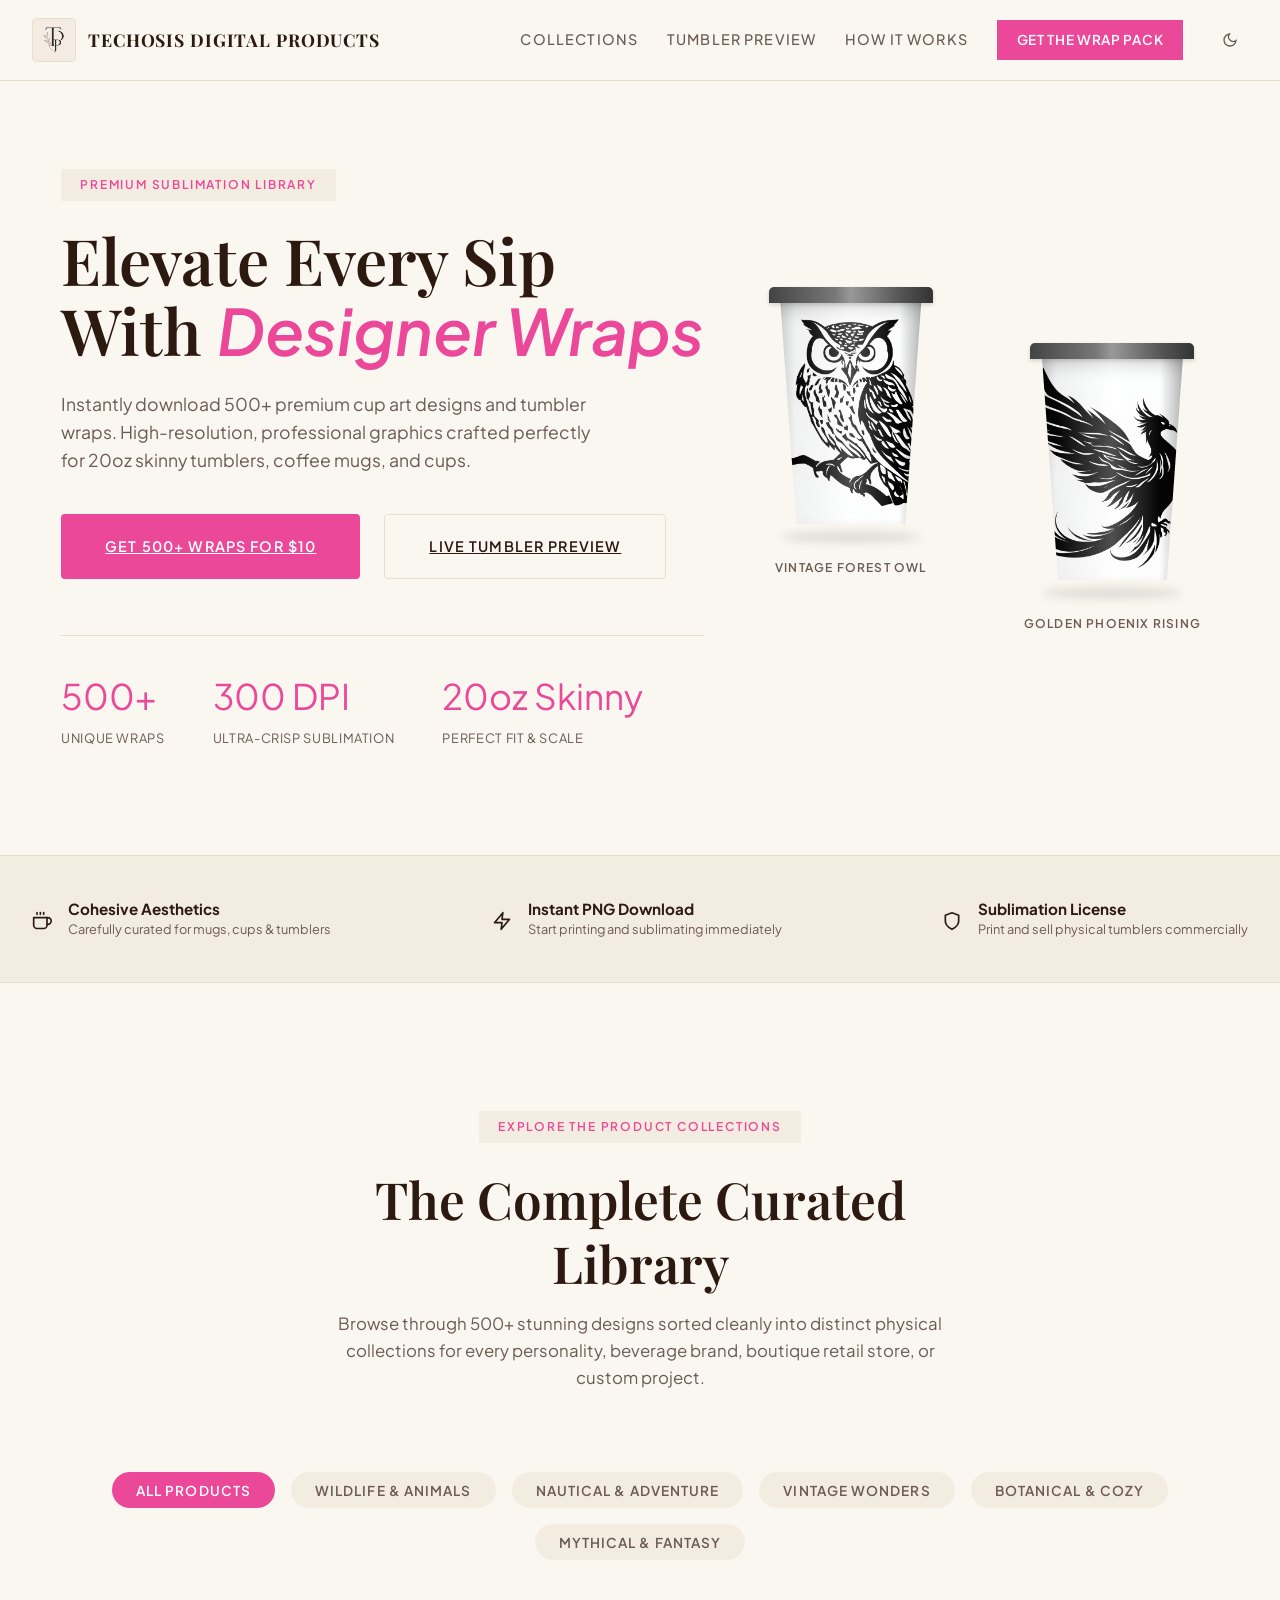
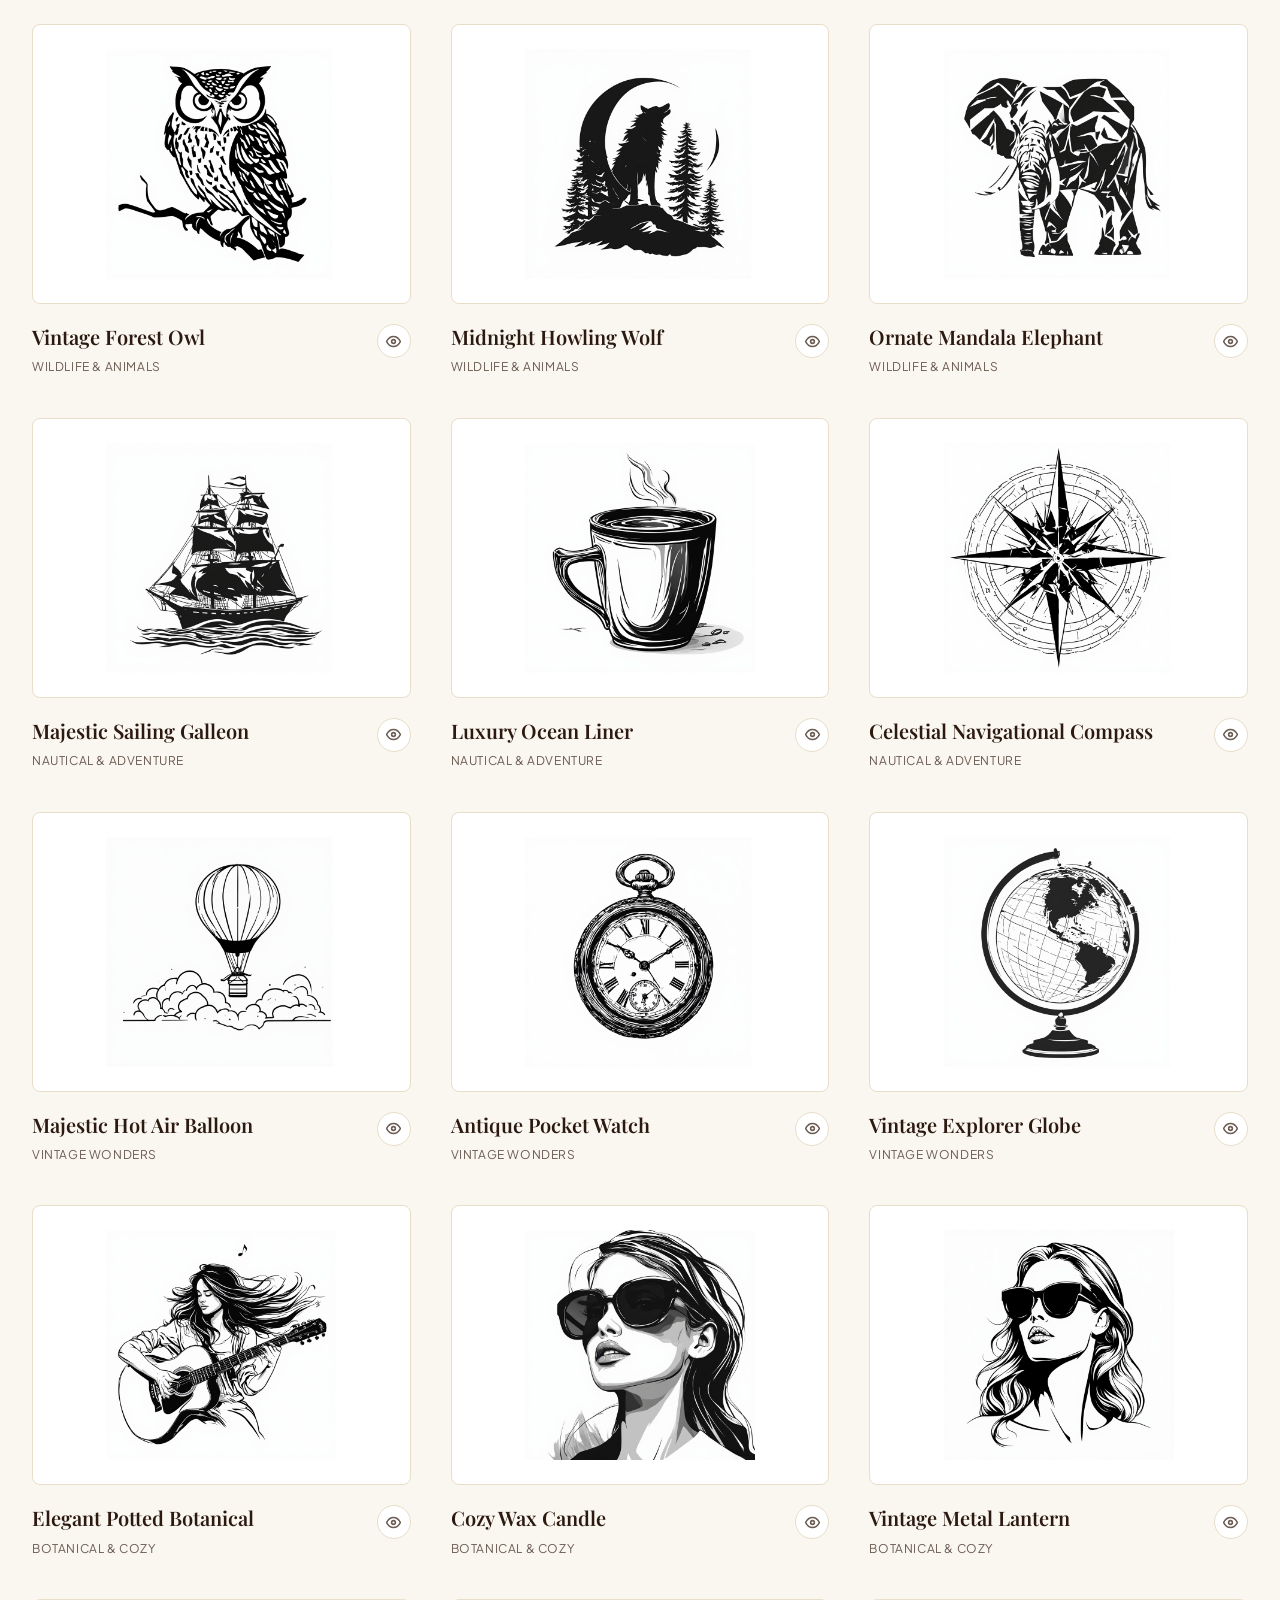
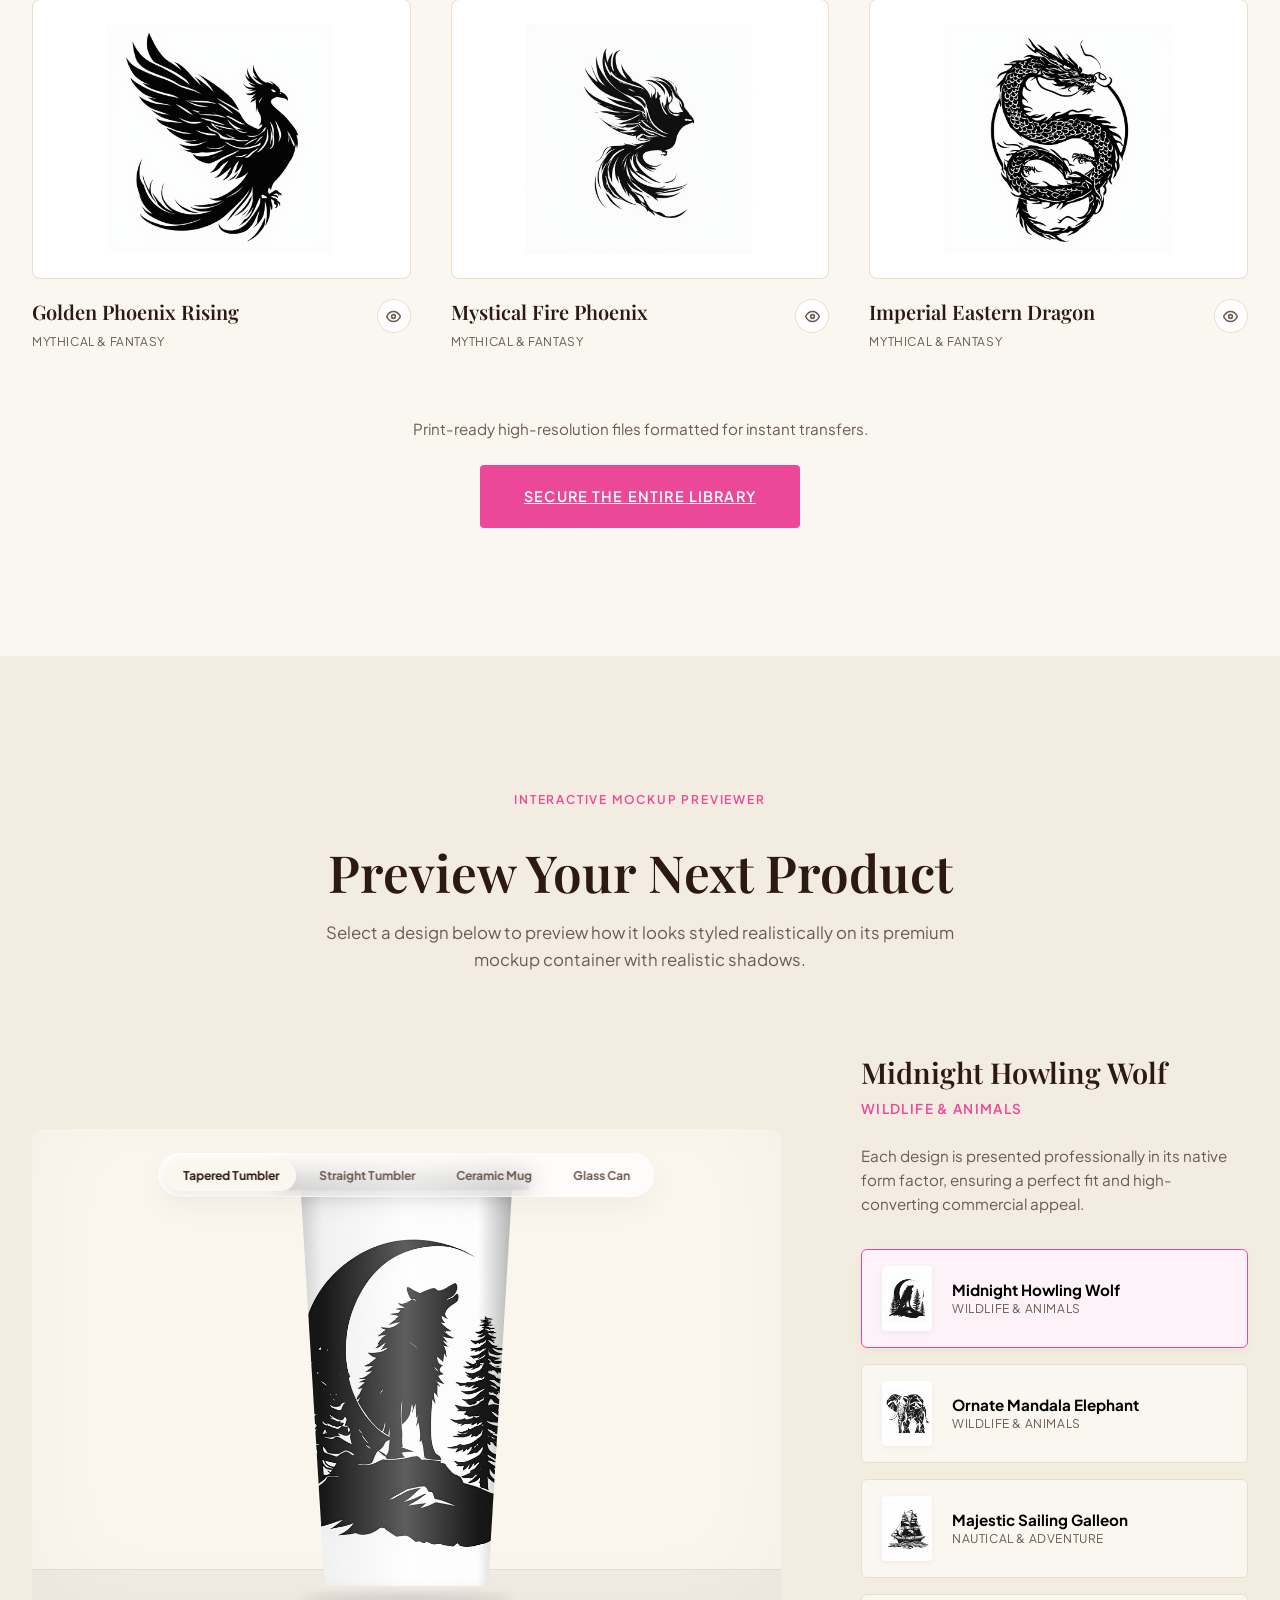
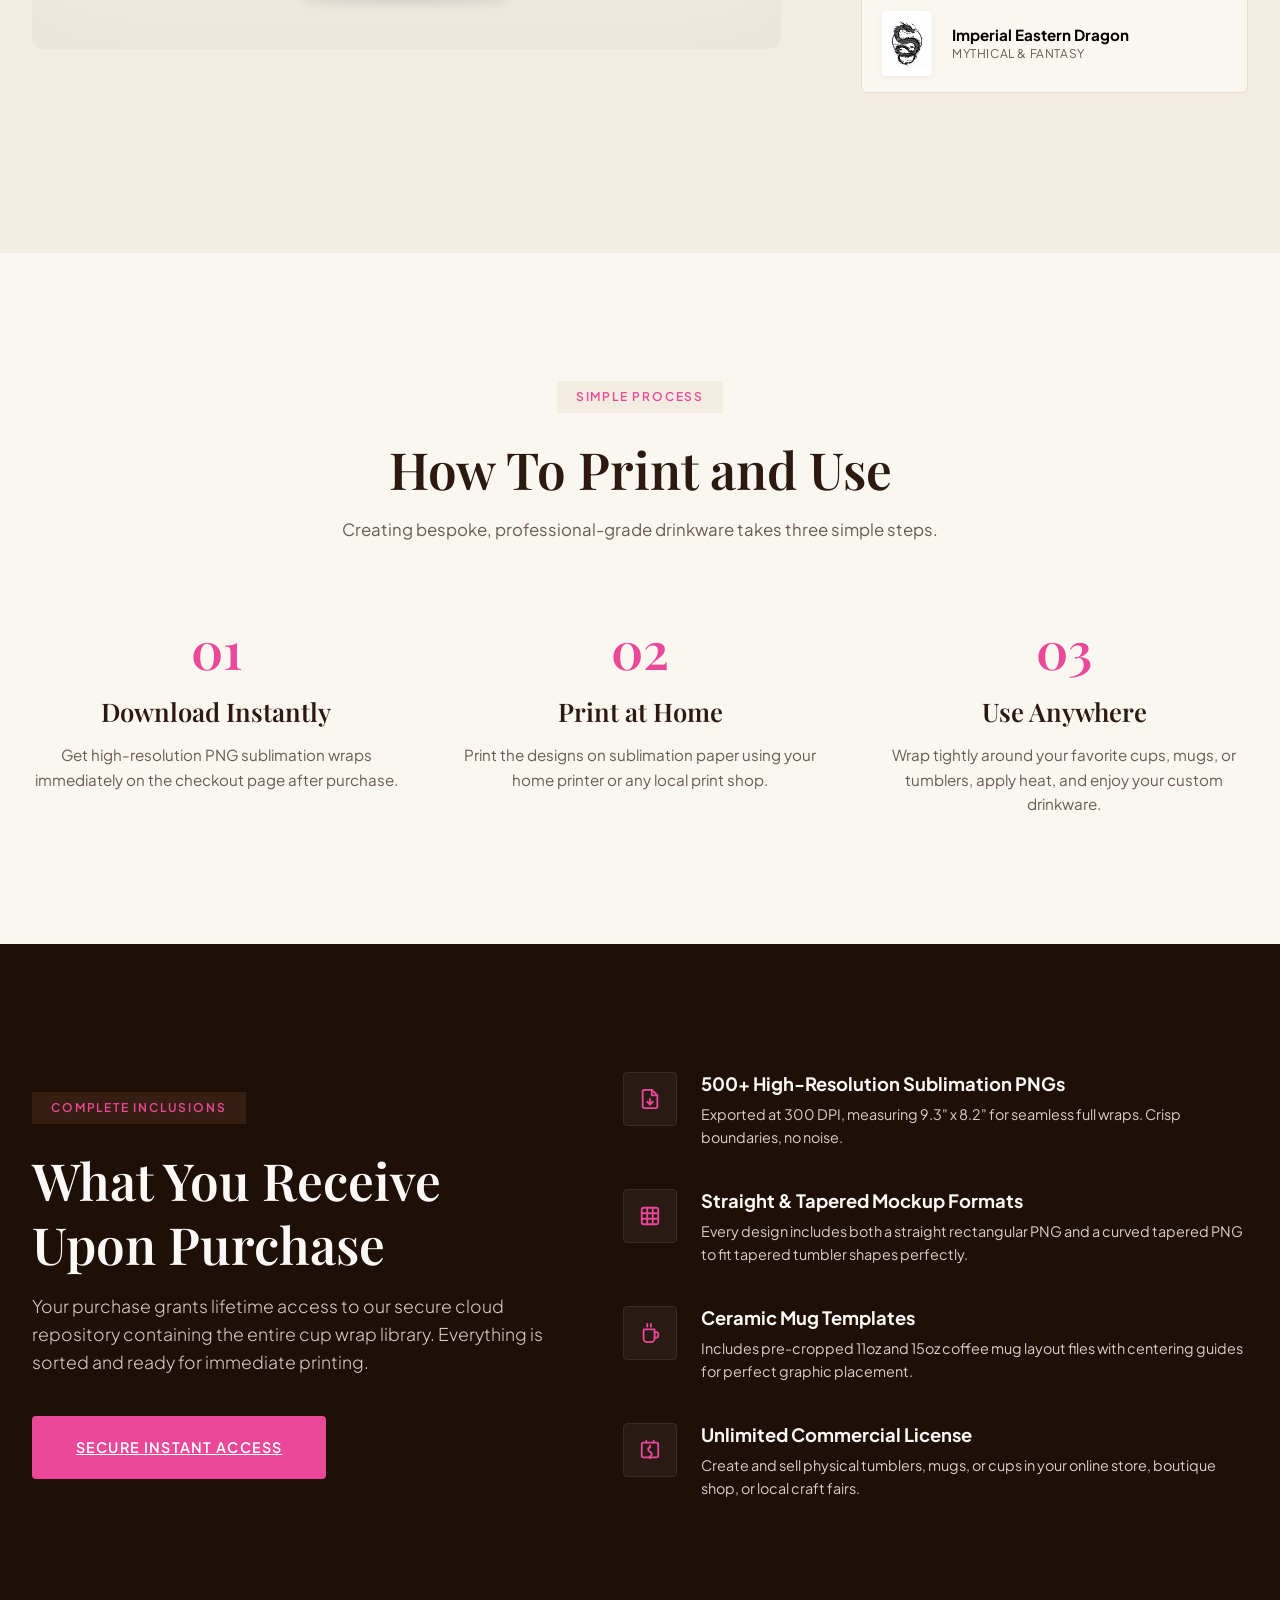
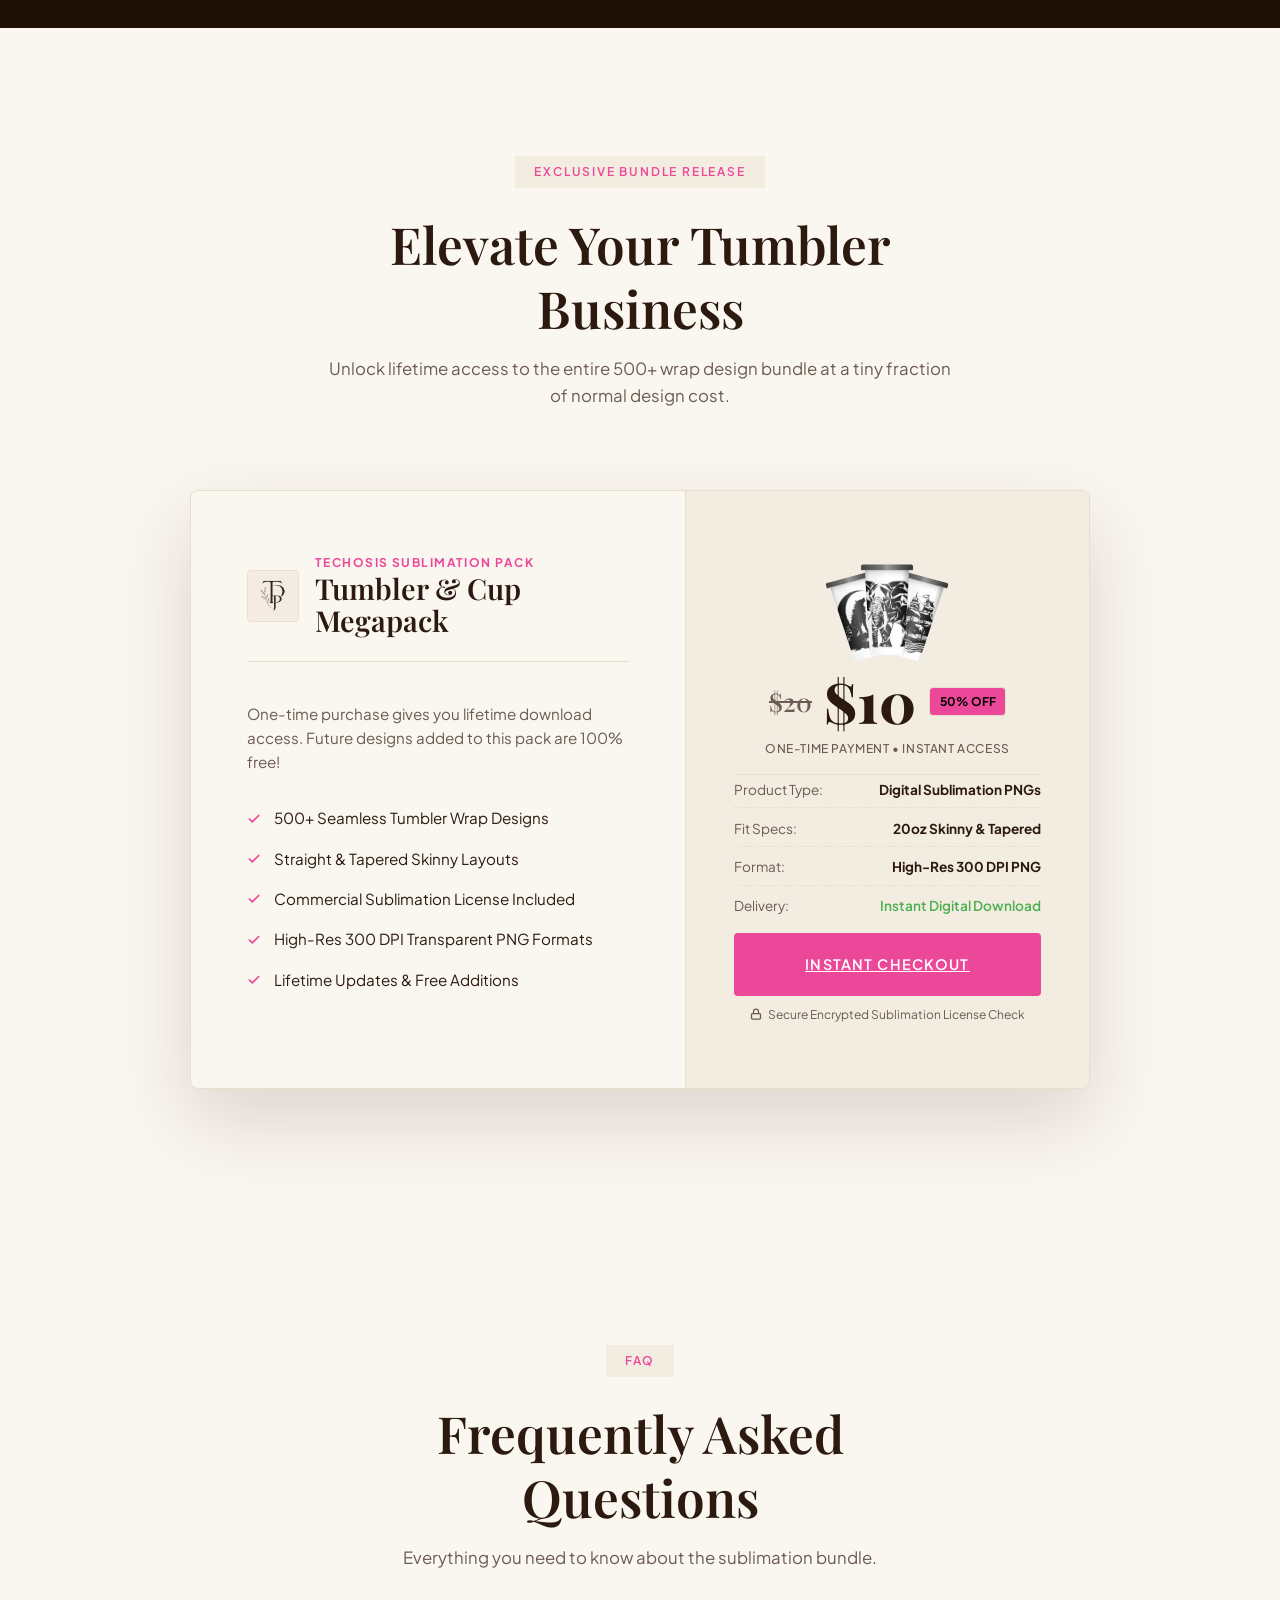
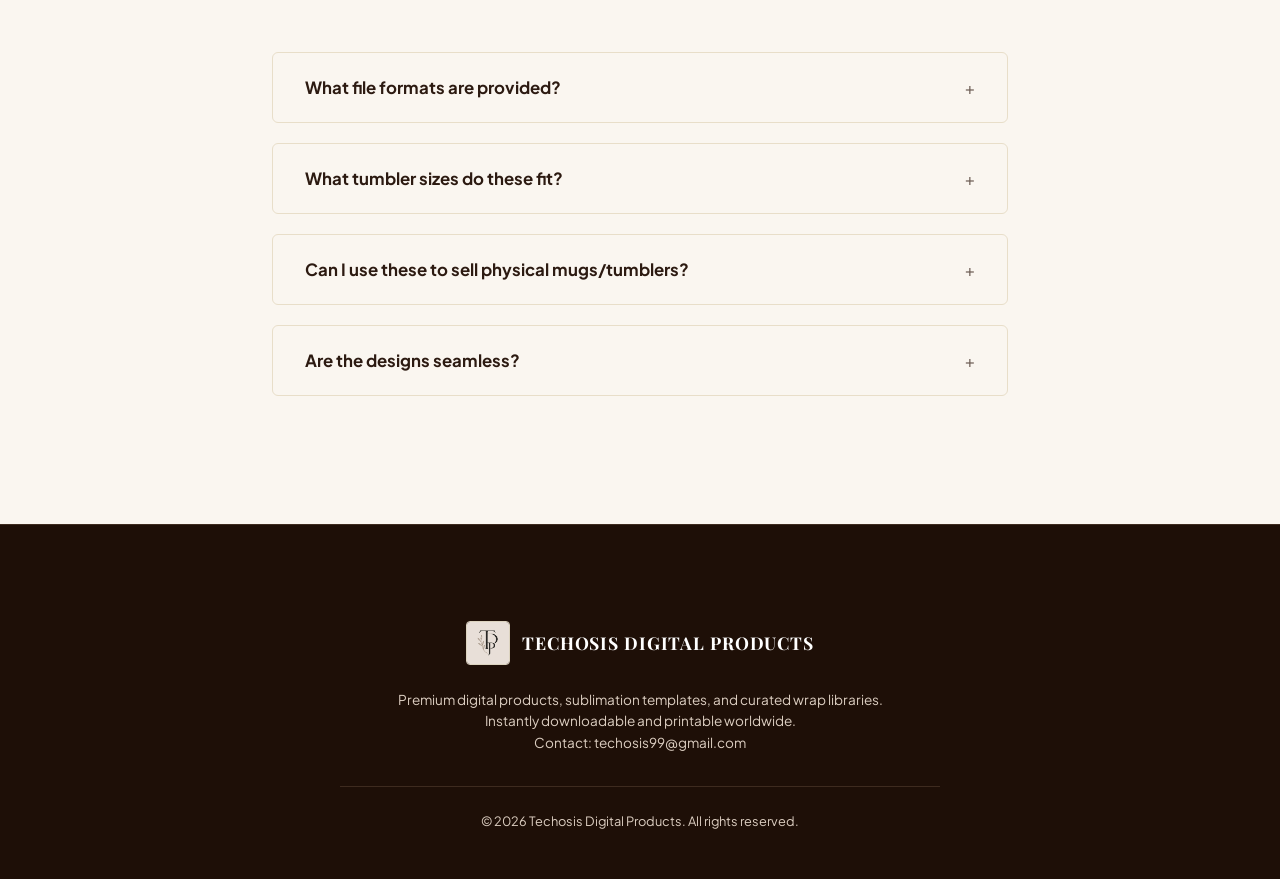
==== commit 4c179d16: "Fix cup hero: reduce font sizes, remove scale transforms, use real sizing for tumblers, add overflow" ====
--- a/cup.html
+++ b/cup.html
@@ -65,7 +65,7 @@
       </div>
       
       <div class="hero-showcase reveal-right">
-        <div class="showcase-grid" style="margin: 1.5rem 0;">
+        <div class="showcase-grid">
           <!-- Tumbler 1 -->
           <div class="showcase-item">
             <div class="tumbler-mockup">
